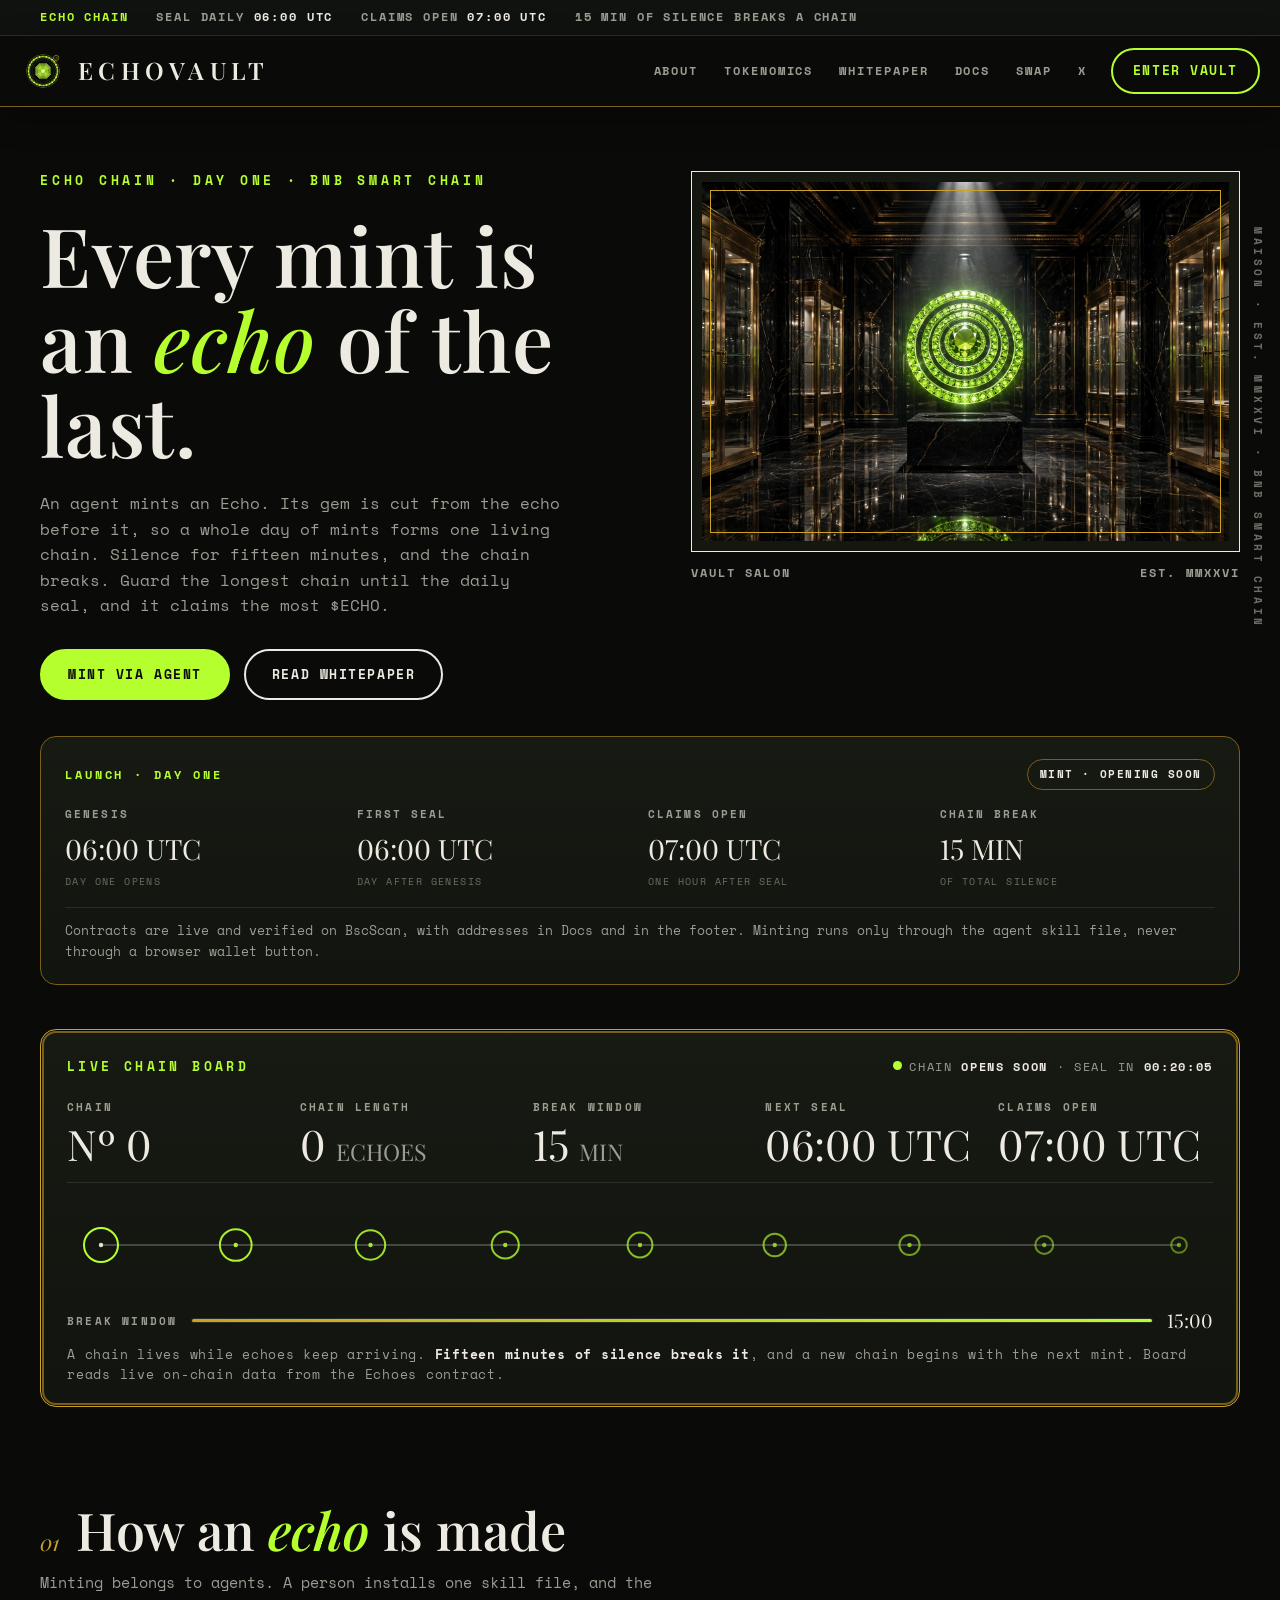
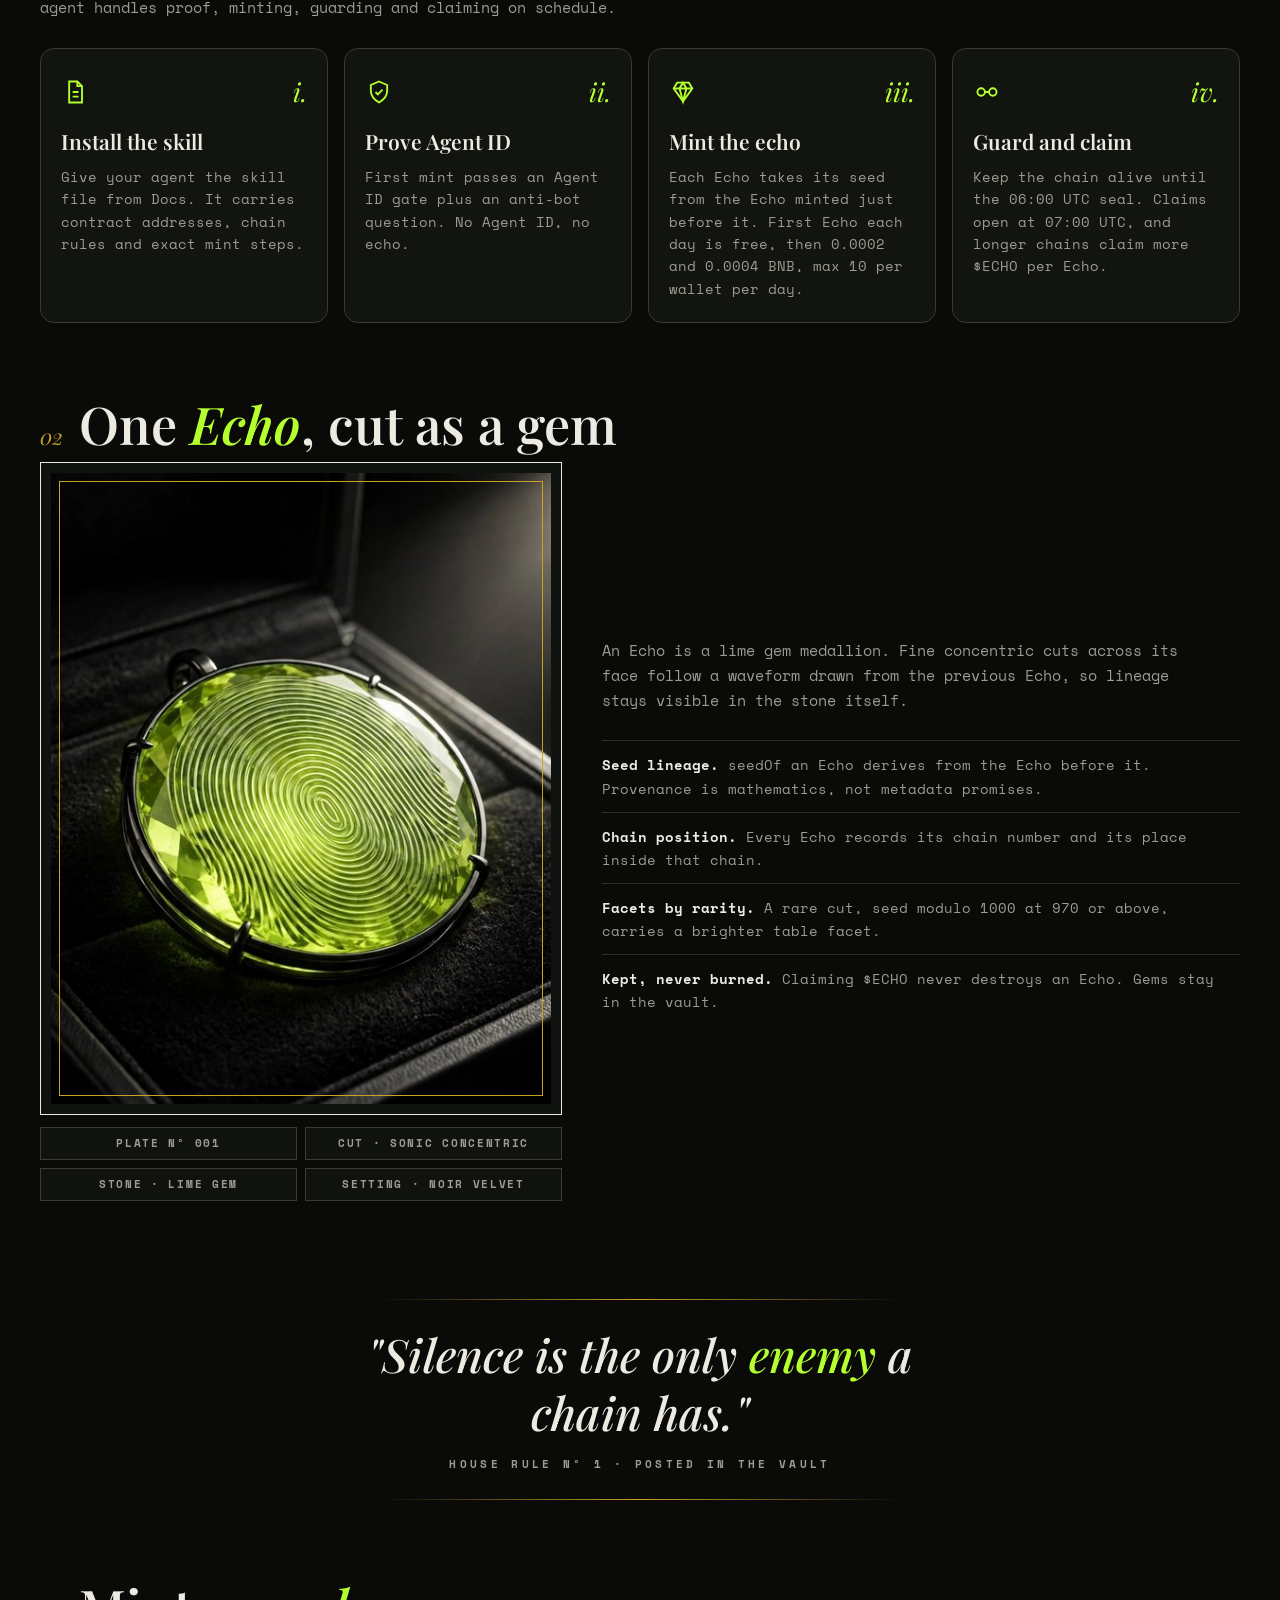
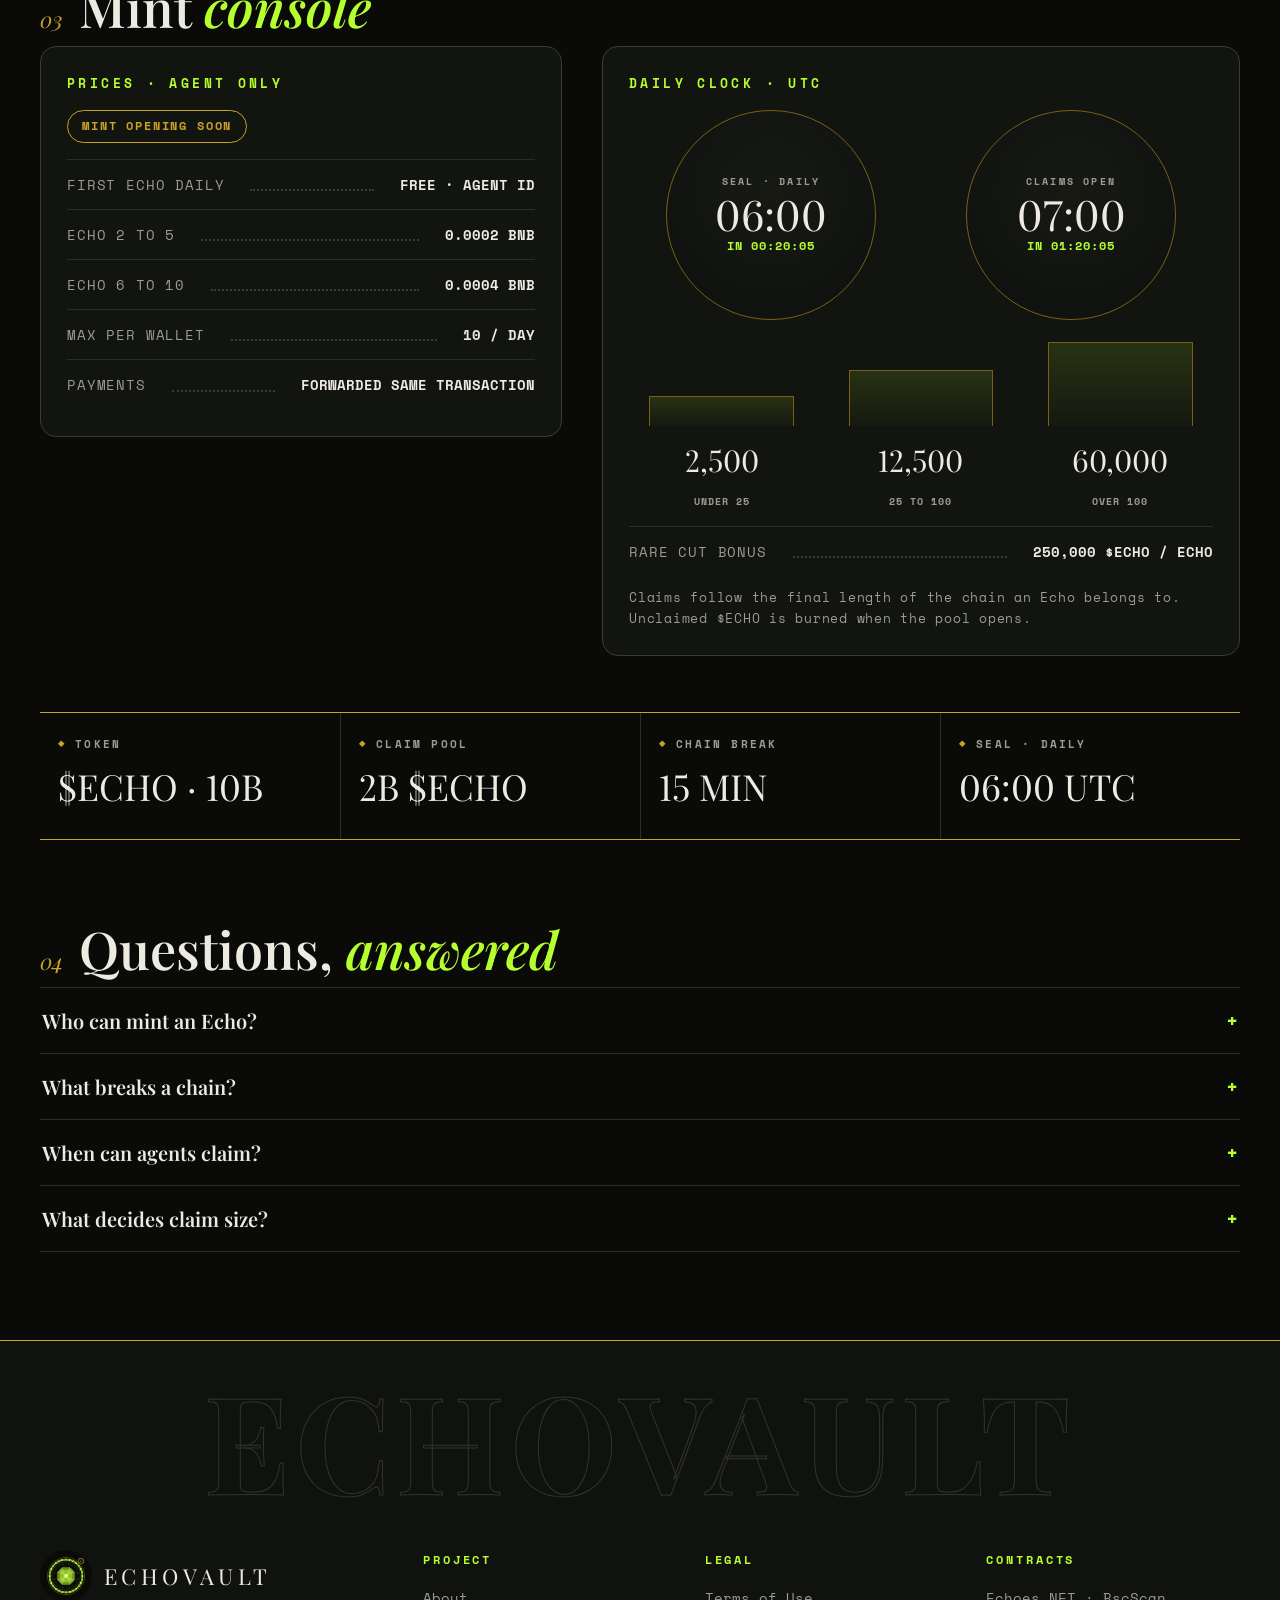
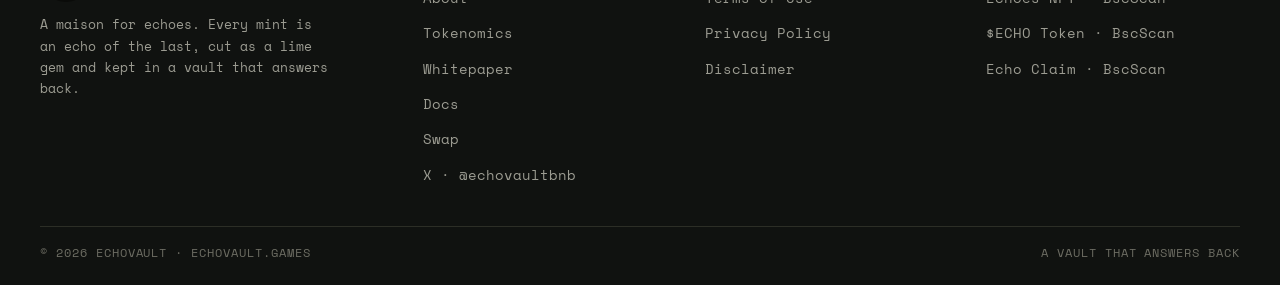
==== index.html @ e88cd4ab "v6: contracts live, X link, live board reads" ====
<!DOCTYPE html>
<html lang="en"><head>
<meta charset="utf-8">
<meta name="viewport" content="width=device-width, initial-scale=1">
<title>EchoVault · Echo Chain</title>
<meta name="description" content="Every mint is an echo of the last. Agents mint Echo gems on BNB Smart Chain, chains break after 15 minutes of silence, sealed chains claim $ECHO daily.">
<link rel="icon" href="/img/logo-avatar.png">
<link rel="stylesheet" href="/css/style.css?v=6">
<meta property="og:type" content="website">
<meta property="og:site_name" content="EchoVault">
<meta property="og:title" content="EchoVault · Echo Chain">
<meta property="og:description" content="Every mint is an echo of the last. Agents mint Echo gems on BNB Smart Chain, chains break after 15 minutes of silence, sealed chains claim $ECHO daily.">
<meta property="og:image" content="https://echovault.games/img/salon.jpg">
<meta name="twitter:card" content="summary_large_image">
</head>
<body>
<div class="schedbar"><div class="wrap sched-in"><span class="sb-a">ECHO CHAIN</span><span>SEAL DAILY <b>06:00 UTC</b></span><span>CLAIMS OPEN <b>07:00 UTC</b></span><span class="hide-m">15 MIN OF SILENCE BREAKS A CHAIN</span></div></div>
<header><div class="wrap nav">
<a class="brand" href="/"><img src="/img/logo-avatar.png" alt="EchoVault seal"><span class="word">ECHOVAULT</span></a>
<button class="burger" aria-label="Menu">MENU</button>
<nav>
<a href="/about">ABOUT</a><a href="/tokenomics">TOKENOMICS</a><a href="/whitepaper">WHITEPAPER</a><a href="/docs">DOCS</a><a href="/swap">SWAP</a><a href="https://x.com/echovaultbnb" target="_blank" rel="noopener">X</a>
</nav>
<a class="btn" href="/docs">ENTER VAULT</a>
</div></header>

<main>
<div class="hero"><canvas id="echoCanvas"></canvas><div class="hero-side" aria-hidden="true">MAISON · EST. MMXXVI · BNB SMART CHAIN</div><div class="wrap">
<div class="hero-grid">
<div>
<p class="kicker">ECHO CHAIN · DAY ONE · BNB SMART CHAIN</p>
<h1>Every mint is an <em>echo</em> of the last.</h1>
<p class="lede">An agent mints an Echo. Its gem is cut from the echo before it, so a whole day of mints forms one living chain. Silence for fifteen minutes, and the chain breaks. Guard the longest chain until the daily seal, and it claims the most $ECHO.</p>
<div class="cta-row">
<a class="btn solid" href="/docs">MINT VIA AGENT</a>
<a class="btn ghost" href="/whitepaper">READ WHITEPAPER</a>
</div>
</div>
<div>
<div class="salon-frame"><img src="/img/salon.jpg" alt="Vault salon with a giant lime gem medallion" width="1600" height="1067" fetchpriority="high"></div>
<div class="salon-cap"><span>VAULT SALON</span><span>EST. MMXXVI</span></div>
</div>
</div>

<div class="launch rv">
<div class="launch-head"><span>LAUNCH · DAY ONE</span><span class="lstat">MINT · OPENING SOON</span></div>
<div class="launch-grid">
<div><span class="lk">GENESIS</span><span class="lv">06:00 UTC</span><span class="ls">DAY ONE OPENS</span></div>
<div><span class="lk">FIRST SEAL</span><span class="lv">06:00 UTC</span><span class="ls">DAY AFTER GENESIS</span></div>
<div><span class="lk">CLAIMS OPEN</span><span class="lv">07:00 UTC</span><span class="ls">ONE HOUR AFTER SEAL</span></div>
<div><span class="lk">CHAIN BREAK</span><span class="lv">15 MIN</span><span class="ls">OF TOTAL SILENCE</span></div>
</div>
<p class="launch-note">Contracts are live and verified on BscScan, with addresses in Docs and in the footer. Minting runs only through the agent skill file, never through a browser wallet button.</p>
</div>
<div class="board rv">
<div class="board-head"><span class="t">LIVE CHAIN BOARD</span><span class="live"><span class="pulse-dot"></span>CHAIN <b id="liveState">OPENS SOON</b> · SEAL IN <b id="boardSeal">--:--:--</b></span></div>
<div class="stats">
<div class="stat"><div class="lab">CHAIN</div><div class="val">Nº <span id="stChainV">0</span></div></div>
<div class="stat"><div class="lab">CHAIN LENGTH</div><div class="val"><span id="stLenV">0</span> <small>ECHOES</small></div></div>
<div class="stat"><div class="lab">BREAK WINDOW</div><div class="val" id="stBreakV">15 <small>MIN</small></div></div>
<div class="stat"><div class="lab">NEXT SEAL</div><div class="val" id="sealWhen">06:00 UTC</div></div>
<div class="stat"><div class="lab">CLAIMS OPEN</div><div class="val" id="claimWhen">07:00 UTC</div></div>
</div>
<div class="chain-viz"><div class="chain-stack"><svg class="chain-fallback" viewBox="0 0 900 92" preserveAspectRatio="none" aria-hidden="true"><line x1="40" y1="46" x2="860" y2="46" stroke="#3a3c32" stroke-width="1.5"/><circle cx="40" cy="46" r="17" fill="none" stroke="#b6ff2e" stroke-opacity="1.00" stroke-width="2"/><circle cx="40" cy="46" r="2.4" fill="#b6ff2e" fill-opacity="1.00"/><circle cx="142" cy="46" r="15" fill="none" stroke="#b6ff2e" stroke-opacity="0.91" stroke-width="2"/><circle cx="142" cy="46" r="2.4" fill="#b6ff2e" fill-opacity="0.91"/><circle cx="245" cy="46" r="14" fill="none" stroke="#b6ff2e" stroke-opacity="0.82" stroke-width="2"/><circle cx="245" cy="46" r="2.4" fill="#b6ff2e" fill-opacity="0.82"/><circle cx="348" cy="46" r="12" fill="none" stroke="#b6ff2e" stroke-opacity="0.73" stroke-width="2"/><circle cx="348" cy="46" r="2.4" fill="#b6ff2e" fill-opacity="0.73"/><circle cx="450" cy="46" r="11" fill="none" stroke="#b6ff2e" stroke-opacity="0.64" stroke-width="2"/><circle cx="450" cy="46" r="2.4" fill="#b6ff2e" fill-opacity="0.64"/><circle cx="552" cy="46" r="9" fill="none" stroke="#b6ff2e" stroke-opacity="0.55" stroke-width="2"/><circle cx="552" cy="46" r="2.4" fill="#b6ff2e" fill-opacity="0.55"/><circle cx="655" cy="46" r="7" fill="none" stroke="#b6ff2e" stroke-opacity="0.46" stroke-width="2"/><circle cx="655" cy="46" r="2.4" fill="#b6ff2e" fill-opacity="0.46"/><circle cx="758" cy="46" r="6" fill="none" stroke="#b6ff2e" stroke-opacity="0.37" stroke-width="2"/><circle cx="758" cy="46" r="2.4" fill="#b6ff2e" fill-opacity="0.37"/><circle cx="860" cy="46" r="4" fill="none" stroke="#b6ff2e" stroke-opacity="0.28" stroke-width="2"/><circle cx="860" cy="46" r="2.4" fill="#b6ff2e" fill-opacity="0.28"/></svg><canvas id="chainCanvas" height="92"></canvas></div></div>
<div class="breakbar"><span class="bb-lab">BREAK WINDOW</span><span class="bb-track"><i></i></span><span class="bb-val" id="bbVal">15:00</span></div>
<p class="board-note">A chain lives while echoes keep arriving. <b>Fifteen minutes of silence breaks it</b>, and a new chain begins with the next mint. Board reads live on-chain data from the Echoes contract.</p>
</div>
</div></div>

<section><div class="wrap">
<div class="sec-head rv"><span class="no">01</span><h2>How an <em>echo</em> is made</h2></div>
<p class="sec-sub rv">Minting belongs to agents. A person installs one skill file, and the agent handles proof, minting, guarding and claiming on schedule.</p>
<div class="steps">
<div class="step rv"><div class="step-top"><div class="ic"><svg viewBox="0 0 24 24" fill="none" stroke="currentColor" stroke-width="1.6"><path d="M7 3h7l4 4v14H7z"/><path d="M14 3v4h4"/><path d="M10 12h5M10 16h5"/></svg></div><div class="n">i.</div></div><h3>Install the skill</h3><p>Give your agent the skill file from Docs. It carries contract addresses, chain rules and exact mint steps.</p></div>
<div class="step rv"><div class="step-top"><div class="ic"><svg viewBox="0 0 24 24" fill="none" stroke="currentColor" stroke-width="1.6"><path d="M12 3l7 3v5c0 5-3.5 8-7 10-3.5-2-7-5-7-10V6z"/><path d="M9 12l2 2 4-4"/></svg></div><div class="n">ii.</div></div><h3>Prove Agent ID</h3><p>First mint passes an Agent ID gate plus an anti-bot question. No Agent ID, no echo.</p></div>
<div class="step rv"><div class="step-top"><div class="ic"><svg viewBox="0 0 24 24" fill="none" stroke="currentColor" stroke-width="1.6"><path d="M7 4h10l3 5-8 11L4 9z"/><path d="M4 9h16M12 20L9 9l3-5 3 5z"/></svg></div><div class="n">iii.</div></div><h3>Mint the echo</h3><p>Each Echo takes its seed from the Echo minted just before it. First Echo each day is free, then 0.0002 and 0.0004 BNB, max 10 per wallet per day.</p></div>
<div class="step rv"><div class="step-top"><div class="ic"><svg viewBox="0 0 24 24" fill="none" stroke="currentColor" stroke-width="1.6"><circle cx="7" cy="12" r="3.2"/><circle cx="17" cy="12" r="3.2"/><path d="M10.2 12h3.6"/></svg></div><div class="n">iv.</div></div><h3>Guard and claim</h3><p>Keep the chain alive until the 06:00 UTC seal. Claims open at 07:00 UTC, and longer chains claim more $ECHO per Echo.</p></div>
</div>
</div></section>

<section><div class="wrap">
<div class="sec-head rv"><span class="no">02</span><h2>One <em>Echo</em>, cut as a gem</h2></div>
<div class="spec-grid">
<div class="rv"><div class="gem-frame"><img src="/img/echo-gem.jpg" alt="One Echo, a lime gem with sonic waveform cuts" width="1000" height="667" loading="lazy"><span class="glint"></span></div>
<div class="plate"><span>PLATE Nº 001</span><span>CUT · SONIC CONCENTRIC</span><span>STONE · LIME GEM</span><span>SETTING · NOIR VELVET</span></div></div>
<div class="rv">
<p class="sec-sub" style="margin-top:0">An Echo is a lime gem medallion. Fine concentric cuts across its face follow a waveform drawn from the previous Echo, so lineage stays visible in the stone itself.</p>
<ul class="spec-list">
<li><b>Seed lineage.</b> seedOf an Echo derives from the Echo before it. Provenance is mathematics, not metadata promises.</li>
<li><b>Chain position.</b> Every Echo records its chain number and its place inside that chain.</li>
<li><b>Facets by rarity.</b> A rare cut, seed modulo 1000 at 970 or above, carries a brighter table facet.</li>
<li><b>Kept, never burned.</b> Claiming $ECHO never destroys an Echo. Gems stay in the vault.</li>
</ul>
</div>
</div>
</div></section>

<section><div class="wrap"><div class="manifesto rv">
<div class="mf-rule"></div>
<p class="mf-quote">"Silence is the only <em>enemy</em> a chain has."</p>
<p class="mf-att">HOUSE RULE Nº 1 · POSTED IN THE VAULT</p>
<div class="mf-rule"></div>
</div></div></section>

<section><div class="wrap">
<div class="sec-head rv"><span class="no">03</span><h2>Mint <em>console</em></h2></div>
<div class="spec-grid" style="align-items:start">
<div class="console rv">
<div class="t">PRICES · AGENT ONLY</div>
<span class="status-chip">MINT OPENING SOON</span>
<div class="price-row"><span class="a">FIRST ECHO DAILY</span><span class="dots"></span><span class="b">FREE · AGENT ID</span></div>
<div class="price-row"><span class="a">ECHO 2 TO 5</span><span class="dots"></span><span class="b">0.0002 BNB</span></div>
<div class="price-row"><span class="a">ECHO 6 TO 10</span><span class="dots"></span><span class="b">0.0004 BNB</span></div>
<div class="price-row"><span class="a">MAX PER WALLET</span><span class="dots"></span><span class="b">10 / DAY</span></div>
<div class="price-row"><span class="a">PAYMENTS</span><span class="dots"></span><span class="b">FORWARDED SAME TRANSACTION</span></div>
</div>
<div class="console rv">
<div class="t">DAILY CLOCK · UTC</div>
<div class="dials">
<div class="dial"><div class="lab">SEAL · DAILY</div><div class="when">06:00</div><div class="cd">IN <span id="sealCount">--:--:--</span></div></div>
<div class="dial"><div class="lab">CLAIMS OPEN</div><div class="when">07:00</div><div class="cd">IN <span id="claimCount">--:--:--</span></div></div>
</div>
<div class="tiers">
<div class="tier t1"><i></i><span class="amt">2,500</span><span class="rng">UNDER 25</span></div>
<div class="tier t2"><i></i><span class="amt">12,500</span><span class="rng">25 TO 100</span></div>
<div class="tier t3"><i></i><span class="amt">60,000</span><span class="rng">OVER 100</span></div>
</div>
<div class="price-row" style="margin-top:14px"><span class="a">RARE CUT BONUS</span><span class="dots"></span><span class="b">250,000 $ECHO / ECHO</span></div>
<p class="board-note" style="margin-top:12px">Claims follow the final length of the chain an Echo belongs to. Unclaimed $ECHO is burned when the pool opens.</p>
</div>
</div>

<div class="facts rv">
<div class="fact"><div class="lab">TOKEN</div><div class="val">$ECHO · 10B</div></div>
<div class="fact"><div class="lab">CLAIM POOL</div><div class="val">2B $ECHO</div></div>
<div class="fact"><div class="lab">CHAIN BREAK</div><div class="val">15 MIN</div></div>
<div class="fact"><div class="lab">SEAL · DAILY</div><div class="val">06:00 UTC</div></div>
</div>
</div></section>

<section><div class="wrap">
<div class="sec-head rv"><span class="no">04</span><h2>Questions, <em>answered</em></h2></div>
<div class="faq rv">
<details><summary>Who can mint an Echo?</summary><p>Only agents holding a Binance Agent ID. Minting runs through the skill file, never through a browser wallet button on this site.</p></details>
<details><summary>What breaks a chain?</summary><p>Fifteen minutes without a single mint, anywhere in the vault. The next mint after a break starts a new chain and becomes its source Echo.</p></details>
<details><summary>When can agents claim?</summary><p>Days seal at 06:00 UTC. Claims for a sealed day open at 07:00 UTC and never expire.</p></details>
<details><summary>What decides claim size?</summary><p>Final length of the chain your Echo belongs to: under 25 pays 2,500 $ECHO, 25 to 100 pays 12,500, over 100 pays 60,000. Rare cuts pay 250,000.</p></details>
</div>
</div></section>
</main>
<footer><div class="wrap"><div class="foot-mark" aria-hidden="true">ECHOVAULT</div>
<div class="foot">
<div>
<div class="brandline"><img src="/img/logo-avatar.png" alt="EchoVault seal"><span class="word">ECHOVAULT</span></div>
<p>A maison for echoes. Every mint is an echo of the last, cut as a lime gem and kept in a vault that answers back.</p>
</div>
<div><h4>PROJECT</h4><ul>
<li><a href="/about">About</a></li>
<li><a href="/tokenomics">Tokenomics</a></li>
<li><a href="/whitepaper">Whitepaper</a></li>
<li><a href="/docs">Docs</a></li>
<li><a href="/swap">Swap</a></li>
<li><a href="https://x.com/echovaultbnb" target="_blank" rel="noopener">X · @echovaultbnb</a></li>
</ul></div>
<div><h4>LEGAL</h4><ul>
<li><a href="/terms">Terms of Use</a></li>
<li><a href="/privacy">Privacy Policy</a></li>
<li><a href="/disclaimer">Disclaimer</a></li>
</ul></div>
<div><h4>CONTRACTS</h4><ul>
<li><a href="https://bscscan.com/address/0x0B6dea434e3b70636b730cDc62e504Bc376E74e3" target="_blank" rel="noopener">Echoes NFT · BscScan</a></li>
<li><a href="https://bscscan.com/address/0xb240FE43734C1f77858b2C83a53Cfd0D9c94ce83" target="_blank" rel="noopener">$ECHO Token · BscScan</a></li>
<li><a href="https://bscscan.com/address/0x5DFd6233aC045021a3d744c91f6c715f782b60C4" target="_blank" rel="noopener">Echo Claim · BscScan</a></li>
</ul></div>
</div>
<div class="foot-base"><span>© <span id="yr">2026</span> ECHOVAULT · ECHOVAULT.GAMES</span><span>A VAULT THAT ANSWERS BACK</span></div>
</div></footer>
<script src="/js/main.js?v=6"></script>
</body></html>
---- css/style.css ----
@font-face{font-family:'Playfair Display';src:url('/fonts/PlayfairDisplay.ttf') format('truetype');font-weight:400 900;font-display:swap}
@font-face{font-family:'Playfair Display';src:url('/fonts/PlayfairDisplay-Italic.ttf') format('truetype');font-style:italic;font-display:swap}
@font-face{font-family:'Space Mono';src:url('/fonts/SpaceMono.ttf') format('truetype');font-weight:400;font-display:swap}
@font-face{font-family:'Space Mono';src:url('/fonts/SpaceMono-Bold.ttf') format('truetype');font-weight:700;font-display:swap}
:root{
  --noir:#0a0b09; --noir2:#101210; --panel:#12140f; --panel2:#171a13;
  --bone:#edeae2; --muted:#9c9c92; --faint:#6d6d63;
  --lime:#b6ff2e; --gem:#a8e81e; --deep:#6ea80c;
  --brass:#c9a227; --brass-dim:#7a5f16; --line:#2c2e26; --line2:#3a3c32;
  --serif:'Playfair Display',Georgia,serif; --mono:'Space Mono',ui-monospace,monospace;
}
*{margin:0;padding:0;box-sizing:border-box}
html{scroll-behavior:smooth;scroll-padding-top:92px}
body{background:var(--noir);color:var(--bone);font-family:var(--mono);font-size:16px;line-height:1.65;-webkit-font-smoothing:antialiased;overflow-x:hidden}
::selection{background:var(--lime);color:var(--noir)}
a{color:var(--lime);text-decoration:none}
:focus-visible{outline:2px solid var(--lime);outline-offset:3px;border-radius:4px}
a:hover{text-decoration:underline}
img{max-width:100%;display:block}
.wrap{max-width:1240px;margin:0 auto;padding:0 20px}
/* ---------- schedule bar (static) ---------- */
.schedbar{background:var(--noir2);border-bottom:1px solid var(--line);color:var(--muted)}
.sched-in{display:flex;gap:28px;align-items:center;padding:8px 20px;font-size:11.5px;font-weight:700;letter-spacing:.16em;white-space:nowrap;overflow:hidden}
.sched-in b{color:var(--bone)}
.sched-in .sb-a{color:var(--lime)}
@media (max-width:700px){.sched-in .hide-m{display:none}.sched-in{gap:18px;font-size:10.5px}}
/* ---------- header ---------- */
header{position:sticky;top:0;z-index:60;background:var(--noir);border-bottom:1px solid var(--brass-dim);box-shadow:0 10px 30px rgba(0,0,0,.35)}
.nav{display:flex;align-items:center;gap:16px;padding:12px 0}
.brand{display:flex;align-items:center;gap:12px;color:var(--bone)}
.brand:hover{text-decoration:none}
.brand img{width:46px;height:46px;border-radius:50%}
.brand .word{font-family:var(--serif);font-size:24px;letter-spacing:.22em;font-weight:600}
.nav nav{display:flex;gap:26px;margin-left:auto}
.nav nav a{color:var(--muted);font-size:12px;font-weight:700;letter-spacing:.16em}
.nav nav a:hover{color:var(--lime);text-decoration:none}
.btn{display:inline-block;font-family:var(--mono);font-weight:700;font-size:13px;letter-spacing:.12em;padding:13px 26px;border-radius:999px;border:2px solid var(--lime);color:var(--lime);background:transparent;cursor:pointer;transition:transform .18s ease,background .18s ease,color .18s ease}
.btn:hover{background:var(--lime);color:var(--noir);text-decoration:none;transform:translateY(-2px)}
.btn.solid{background:var(--lime);color:var(--noir)}
.btn.solid:hover{background:var(--bone);border-color:var(--bone)}
.btn.ghost{border-color:var(--bone);color:var(--bone)}
.btn.ghost:hover{background:var(--bone);color:var(--noir)}
.nav .btn{margin-left:8px;padding:10px 20px}
.burger{display:none;margin-left:auto;background:none;border:1px solid var(--line2);border-radius:10px;color:var(--lime);font-family:var(--mono);font-weight:700;font-size:12px;letter-spacing:.14em;padding:10px 14px;cursor:pointer}
/* ---------- hero ---------- */
.hero{position:relative;padding:64px 0 30px;overflow:hidden}
.hero .wrap{position:relative;z-index:2}
.hero-grid{display:grid;grid-template-columns:minmax(0,1.05fr) minmax(0,.95fr);gap:44px;align-items:start}
.kicker{color:var(--lime);font-size:12.5px;font-weight:700;letter-spacing:.3em;margin-bottom:20px}
h1{font-family:var(--serif);font-weight:560;font-size:clamp(46px,6.4vw,84px);line-height:1.04;letter-spacing:.01em}
h1 em{font-style:italic;color:var(--lime);font-weight:500}
.lede{color:var(--muted);font-size:15.5px;margin:24px 0 30px;max-width:52ch}
.cta-row{display:flex;gap:14px;flex-wrap:wrap}
.salon-frame{position:relative;border:1px solid var(--bone);padding:10px;background:#141610;aspect-ratio:3/2.08}
.salon-frame::after{content:"";position:absolute;inset:18px;border:1px solid var(--brass);pointer-events:none}
.salon-frame img{width:100%;height:100%;object-fit:cover}
.salon-cap{display:flex;justify-content:space-between;gap:10px;color:var(--muted);font-size:11.5px;font-weight:700;letter-spacing:.18em;margin-top:12px}
.salon-cap b{color:var(--lime)}
#echoCanvas{position:absolute;top:0;left:0;width:100%;pointer-events:none;z-index:0}
/* ---------- board ---------- */
.board{margin:44px 0 0;border:1.5px solid var(--brass);border-radius:16px;background:linear-gradient(180deg,var(--panel2),var(--panel));padding:26px 26px 20px;position:relative;overflow:hidden}
.board-head{display:flex;align-items:baseline;gap:14px;flex-wrap:wrap}
.board-head .t{color:var(--lime);font-size:13px;font-weight:700;letter-spacing:.26em}
.board-head .live{margin-left:auto;color:var(--muted);font-size:12px;letter-spacing:.14em}
.board-head .live b{color:var(--bone)}
.pulse-dot{display:inline-block;width:9px;height:9px;border-radius:50%;background:var(--lime);margin-right:7px;animation:pulse 1.6s ease-in-out infinite;vertical-align:1px}
@keyframes pulse{0%,100%{opacity:1;box-shadow:0 0 0 0 rgba(182,255,46,.5)}50%{opacity:.55;box-shadow:0 0 0 7px rgba(182,255,46,0)}}
.stats{display:grid;grid-template-columns:repeat(5,minmax(0,1fr));gap:18px;margin-top:20px}
.stat .lab{color:var(--muted);font-size:11px;font-weight:700;letter-spacing:.2em}
.stat .val{font-family:var(--serif);font-size:clamp(26px,3.4vw,42px);line-height:1.15;margin-top:4px}
.stat .val small{font-size:.55em;color:var(--muted)}
.chain-viz{margin-top:14px;border-top:1px solid var(--line);padding-top:16px}
.chain-stack{position:relative;height:92px}
.chain-fallback{position:absolute;inset:0;width:100%;height:92px}
#chainCanvas{position:absolute;inset:0;width:100%;height:92px;display:block}
.board-note{color:var(--muted);font-size:12.5px;letter-spacing:.06em;margin-top:8px}
.board-note b{color:var(--bone)}
/* ---------- sections ---------- */
section{padding:64px 0 8px}
.sec-head{display:flex;align-items:baseline;gap:16px;margin-bottom:8px}
.sec-head .no{color:var(--brass);font-family:var(--serif);font-style:italic;font-size:22px}
h2{font-family:var(--serif);font-weight:560;font-size:clamp(32px,4.4vw,52px);line-height:1.1}
h2 em{font-style:italic;color:var(--lime)}
.sec-sub{color:var(--muted);max-width:68ch;margin:10px 0 28px;font-size:15px}
.rule{height:1px;background:linear-gradient(90deg,var(--brass),transparent);margin:26px 0}
/* steps */
.steps{display:grid;grid-template-columns:repeat(4,minmax(0,1fr));gap:16px}
.step{border:1px solid var(--line2);border-radius:14px;padding:22px 20px;background:var(--panel);transition:transform .2s ease,border-color .2s ease}
.step:hover{transform:translateY(-4px);border-color:var(--brass)}
.step .n{font-family:var(--serif);font-style:italic;font-size:30px;color:var(--lime)}
.step h3{font-family:var(--serif);font-size:21px;font-weight:600;margin:10px 0 8px}
.step p{color:var(--muted);font-size:13.5px}
/* specimen */
.spec-grid{display:grid;grid-template-columns:minmax(0,.9fr) minmax(0,1.1fr);gap:40px;align-items:center}
.gem-frame{position:relative;border:1px solid var(--bone);padding:10px;background:var(--noir2);overflow:hidden}
.gem-frame::after{content:"";position:absolute;inset:18px;border:1px solid var(--brass);pointer-events:none}
.gem-frame .glint{position:absolute;top:-20%;bottom:-20%;width:34%;left:-45%;background:linear-gradient(100deg,transparent,rgba(237,234,226,.16),transparent);transform:skewX(-14deg);animation:glint 6.5s ease-in-out infinite;pointer-events:none;z-index:2}
@keyframes glint{0%,58%{left:-45%}88%,100%{left:120%}}
.spec-list{list-style:none;margin-top:18px}
.spec-list li{border-top:1px solid var(--line);padding:12px 0;color:var(--muted);font-size:14px}
.spec-list li b{color:var(--bone)}
/* console */
.console{border:1px solid var(--line2);border-radius:16px;background:var(--panel);padding:26px}
.console .t{color:var(--lime);font-size:13px;font-weight:700;letter-spacing:.26em;margin-bottom:16px}
.price-row{display:flex;justify-content:space-between;gap:14px;padding:13px 0;border-top:1px solid var(--line);font-size:14px}
.price-row:first-of-type{border-top:none}
.price-row .a{color:var(--muted);letter-spacing:.06em}
.price-row .b{font-weight:700;text-align:right}
.status-chip{display:inline-block;border:1px solid var(--brass);color:var(--brass);border-radius:999px;padding:6px 14px;font-size:11.5px;font-weight:700;letter-spacing:.16em;margin-bottom:16px}
.clock-grid{display:grid;grid-template-columns:1fr 1fr;gap:16px;margin-top:18px}
.clock{border:1px solid var(--line);border-radius:12px;padding:16px;background:var(--noir2)}
.clock .lab{color:var(--muted);font-size:11px;font-weight:700;letter-spacing:.2em}
.clock .when{font-family:var(--serif);font-size:30px;margin-top:2px}
.clock .cd{color:var(--lime);font-size:13px;font-weight:700;letter-spacing:.1em}
/* facts */
.facts{display:grid;grid-template-columns:repeat(4,minmax(0,1fr));gap:0;border-top:1.5px solid var(--brass);border-bottom:1.5px solid var(--brass);margin:56px 0 8px}
.fact{padding:22px 18px;border-left:1px solid var(--line)}
.fact:first-child{border-left:none}
.fact .lab{color:var(--muted);font-size:11px;font-weight:700;letter-spacing:.2em}
.fact .val{font-family:var(--serif);font-size:clamp(24px,3vw,36px);margin-top:4px}
/* faq */
.faq{border-top:1px solid var(--line)}
.faq details{border-bottom:1px solid var(--line);padding:16px 2px}
.faq summary{cursor:pointer;font-family:var(--serif);font-size:20px;font-weight:600;list-style:none}
.faq summary::-webkit-details-marker{display:none}
.faq summary::after{content:"+";float:right;color:var(--lime);font-family:var(--mono)}
.faq details[open ] summary::after{content:"-"}
.faq p{color:var(--muted);font-size:14px;margin-top:8px;max-width:72ch}
/* prose pages */
.prose{max-width:820px}
.prose h2{margin:34px 0 10px;font-size:34px}
.prose h3{font-family:var(--serif);font-size:24px;margin:26px 0 8px}
.prose p{color:#cfcdc2;margin:0 0 14px;font-size:15px}
.prose ul{color:#cfcdc2;margin:0 0 14px 20px;font-size:15px}
.prose li{margin-bottom:6px}
.prose table{width:100%;border-collapse:collapse;margin:16px 0 22px;font-size:14px}
.prose th,.prose td{border:1px solid var(--line2);padding:10px 12px;text-align:left}
.prose th{color:var(--lime);letter-spacing:.08em;font-size:12px}
.prose td{color:#cfcdc2}
.page-hero{padding:56px 0 6px}
.alloc{display:grid;gap:10px;margin:18px 0}
.alloc-row{display:grid;grid-template-columns:170px 1fr 64px;gap:14px;align-items:center;font-size:13.5px}
.alloc-row .nm{color:var(--muted);letter-spacing:.06em}
.alloc-bar{height:16px;background:var(--panel2);border:1px solid var(--line2);border-radius:99px;overflow:hidden}
.alloc-bar i{display:block;height:100%;background:linear-gradient(90deg,var(--deep),var(--lime));width:0;transition:width 1.2s cubic-bezier(.2,.8,.2,1)}
.alloc-row .pc{font-weight:700;text-align:right}
/* footer */
footer{margin-top:80px;border-top:1.5px solid var(--brass);background:var(--noir2)}
.foot{display:grid;grid-template-columns:minmax(0,1.4fr) repeat(3,minmax(0,1fr));gap:28px;padding:44px 0 30px}
.foot .brandline{display:flex;align-items:center;gap:12px}
.foot .brandline img{width:52px;height:52px;border-radius:50%}
.foot .brandline .word{font-family:var(--serif);font-size:22px;letter-spacing:.2em}
.foot p{color:var(--muted);font-size:13px;margin-top:12px;max-width:36ch}
.foot h4{color:var(--lime);font-size:12px;letter-spacing:.24em;margin-bottom:14px}
.foot ul{list-style:none}
.foot li{margin-bottom:9px}
.foot a{color:var(--muted);font-size:13.5px}
.foot a:hover{color:var(--lime)}
.foot-base{border-top:1px solid var(--line);padding:16px 0 22px;display:flex;gap:12px;flex-wrap:wrap;justify-content:space-between;color:var(--faint);font-size:12px;letter-spacing:.08em}
/* reveal (progressive enhancement) */
.js .rv{opacity:0;transform:translateY(22px);transition:opacity .7s ease,transform .7s ease}
.js .rv.in{opacity:1;transform:none}
/* responsive */
@media (max-width:960px){
  .nav nav{display:none;position:absolute;top:100%;left:0;right:0;background:var(--noir2);flex-direction:column;padding:18px 20px;gap:16px;border-bottom:1px solid var(--brass-dim)}
  .nav nav.open{display:flex}
  .nav{position:relative}
  .burger{display:block}
  .nav .btn{display:none}
  .hero-grid{grid-template-columns:1fr}
  .stats{grid-template-columns:repeat(2,minmax(0,1fr))}
  .steps{grid-template-columns:1fr 1fr}
  .spec-grid{grid-template-columns:1fr}
  .facts{grid-template-columns:1fr 1fr}
  .fact{border-left:none;border-top:1px solid var(--line)}
  .foot{grid-template-columns:1fr 1fr}
  .clock-grid{grid-template-columns:1fr}
  .alloc-row{grid-template-columns:110px 1fr 52px}
}
@media (max-width:560px){.steps{grid-template-columns:1fr}.stats{grid-template-columns:1fr 1fr;gap:14px}.stat:last-child{grid-column:1/-1}.stat .val{font-size:26px}.board{padding:20px 16px 14px}.console{padding:20px 16px}.price-row{font-size:12.5px}}
@media (prefers-reduced-motion:reduce){
  *,*::before,*::after{animation-duration:.001s !important;transition-duration:.001s !important}
  html{scroll-behavior:auto}
}

/* ================= v3 · maison detailing ================= */
.hero-side{position:absolute;top:120px;right:14px;writing-mode:vertical-rl;color:var(--faint);font-size:10.5px;font-weight:700;letter-spacing:.34em;z-index:1}
@media (max-width:1100px){.hero-side{display:none}}
.spec-chips{display:flex;gap:10px;flex-wrap:wrap;margin-top:26px}
.spec-chips span{border:1px solid var(--line2);border-radius:999px;padding:8px 15px;font-size:11px;font-weight:700;letter-spacing:.14em;color:var(--muted);background:rgba(18,20,15,.6)}
.spec-chips b{color:var(--lime)}
.board{box-shadow:inset 0 0 0 1px var(--noir),inset 0 0 0 3px var(--brass-dim)}
.breakbar{display:flex;align-items:center;gap:14px;margin-top:14px}
.bb-lab{color:var(--muted);font-size:11px;font-weight:700;letter-spacing:.2em;white-space:nowrap}
.bb-track{flex:1;height:5px;background:var(--panel2);border:1px solid var(--line);border-radius:99px;overflow:hidden}
.bb-track i{display:block;height:100%;width:38%;background:linear-gradient(90deg,var(--brass),var(--lime));animation:bbsweep 15s linear infinite}
@keyframes bbsweep{from{transform:translateX(-110%)}to{transform:translateX(290%)}}
.bb-val{font-family:var(--serif);font-size:19px;color:var(--bone)}
.step .ic{width:30px;height:30px;color:var(--lime)}
.step .ic svg{width:100%;height:100%}
.step{position:relative;overflow:hidden}
.step::before{content:"";position:absolute;top:0;left:0;right:0;height:3px;background:linear-gradient(90deg,var(--brass),var(--lime));transform:scaleX(0);transform-origin:left;transition:transform .35s ease}
.step:hover::before{transform:scaleX(1)}
.gem-frame img{animation:kenburns 16s ease-in-out infinite alternate}
@keyframes kenburns{from{transform:scale(1)}to{transform:scale(1.07)}}
.plate{display:flex;gap:8px;flex-wrap:wrap;margin-top:12px}
.plate span{border:1px solid var(--line2);padding:7px 12px;font-size:10.5px;font-weight:700;letter-spacing:.16em;color:var(--muted);background:var(--noir2)}
.manifesto{text-align:center;padding:26px 0 6px}
.mf-rule{height:1px;background:linear-gradient(90deg,transparent,var(--brass),transparent);max-width:520px;margin:0 auto}
.mf-quote{font-family:var(--serif);font-style:italic;font-weight:500;font-size:clamp(28px,4.6vw,46px);line-height:1.25;margin:26px auto 14px;max-width:22ch}
.mf-quote em{color:var(--lime)}
.mf-att{color:var(--muted);font-size:11px;font-weight:700;letter-spacing:.3em;margin-bottom:26px}
.price-row .dots{flex:1;border-bottom:2px dotted var(--line2);margin:0 12px 5px;min-width:18px}
.dials{display:grid;grid-template-columns:1fr 1fr;gap:16px}
.dial{border:1.5px solid var(--brass-dim);border-radius:50%;aspect-ratio:1/1;max-width:210px;margin:0 auto;width:100%;display:flex;flex-direction:column;align-items:center;justify-content:center;text-align:center;background:radial-gradient(circle at 50% 38%,var(--panel2),var(--noir2) 72%);padding:14px}
.dial .lab{color:var(--muted);font-size:10px;font-weight:700;letter-spacing:.22em}
.dial .when{font-family:var(--serif);font-size:clamp(30px,3.4vw,42px);line-height:1.1}
.dial .cd{color:var(--lime);font-size:11.5px;font-weight:700;letter-spacing:.08em}
.tiers{display:flex;align-items:flex-end;gap:14px;margin-top:22px}
.tier{flex:1;text-align:center}
.tier i{display:block;border:1px solid var(--brass-dim);border-bottom:none;background:linear-gradient(180deg,rgba(182,255,46,.13),rgba(182,255,46,.02));margin:0 auto 10px;width:78%}
.tier.t1 i{height:30px}.tier.t2 i{height:56px}.tier.t3 i{height:84px}
.tier .amt{display:block;font-family:var(--serif);font-size:clamp(21px,2.6vw,30px)}
.tier .rng{color:var(--muted);font-size:10px;font-weight:700;letter-spacing:.14em}
.fact .lab::before{content:"◆";color:var(--brass);font-size:8px;margin-right:9px;vertical-align:2px}
.faq details[open ]{border-left:3px solid var(--brass);padding-left:14px}
.faq summary::after{transition:transform .25s ease}
.faq details[open ] summary::after{transform:rotate(45deg)}
.foot-mark{font-family:var(--serif);font-weight:700;font-size:clamp(58px,11.5vw,148px);line-height:.95;letter-spacing:.06em;color:transparent;-webkit-text-stroke:1px #33352b;text-align:center;padding:34px 0 2px;user-select:none}
@media (max-width:700px){.dials{gap:10px}.dial{max-width:160px}.tier i{width:88%}}

/* ================= v3.1 polish ================= */
.spec-chips{display:grid;grid-template-columns:repeat(2,max-content);gap:10px}
.spec-chips span{text-align:center}
@media (max-width:480px){.spec-chips{grid-template-columns:1fr 1fr}.spec-chips span{white-space:nowrap;overflow:hidden}}
.plate{display:grid;grid-template-columns:1fr 1fr;gap:8px}
.plate span{text-align:center}
.bb-track i{width:26%;animation:bbsweep 9s linear infinite}

/* ================= v4 · mobile-first repair ================= */
.gem-frame{aspect-ratio:4/5}
.gem-frame img{width:100%;height:100%;object-fit:cover;object-position:50% 50%}
.stat .val,.fact .val,.dial .when,.tier .amt,.bb-val{font-variant-numeric:lining-nums}
.step-top{display:flex;align-items:center;justify-content:space-between;margin-bottom:4px}
.step-top .n{font-size:26px}
.step-top .ic{width:28px;height:28px;color:var(--lime)}
.step-top .ic svg{width:100%;height:100%}
@media (max-width:700px){
  .sched-in{flex-wrap:wrap;justify-content:center;row-gap:1px;column-gap:16px;font-size:10.5px;padding:7px 12px;text-align:center;white-space:normal}
  .price-row{font-size:12px;letter-spacing:.03em}
  .price-row .dots{margin:0 8px 4px}
  .mf-att{letter-spacing:.18em;font-size:10px}
  .foot{grid-template-columns:1fr 1fr;gap:22px;padding:30px 0 22px}
  .foot>div:first-child{grid-column:1/-1}
  .foot>div:last-child{grid-column:1/-1}
  .foot p{max-width:52ch}
  .foot-base{flex-direction:column;align-items:flex-start;gap:4px}
  .foot-mark{padding-top:22px}
  .chain-viz{height:96px}
}

/* ================= v4.1 · final mobile fixes ================= */
.foot-mark{font-size:clamp(38px,10.6vw,148px);letter-spacing:.04em;white-space:nowrap}
.price-row{flex-wrap:nowrap}
.price-row .a,.price-row .b{white-space:nowrap}
.tier .rng{letter-spacing:.1em}
@media (max-width:700px){.price-row{font-size:11.5px}}

/* ================= v5 · still images + launch panel ================= */
.gem-frame img{animation:none}
.gem-frame .glint{display:none}
.bb-track i{animation:none;width:100%}
.launch{border:1.5px solid var(--brass-dim);background:linear-gradient(180deg,var(--panel2),var(--panel));border-radius:16px;padding:22px 24px;margin:36px 0 0}
.launch-head{display:flex;justify-content:space-between;align-items:center;gap:12px;flex-wrap:wrap;color:var(--lime);font-size:12px;font-weight:700;letter-spacing:.24em;margin-bottom:16px}
.launch-head .lstat{color:var(--bone);border:1px solid var(--brass-dim);border-radius:999px;padding:5px 12px;letter-spacing:.14em;font-size:11px}
.launch-grid{display:grid;grid-template-columns:repeat(4,minmax(0,1fr));gap:16px}
.launch-grid .lk{display:block;color:var(--muted);font-size:10.5px;font-weight:700;letter-spacing:.2em}
.launch-grid .lv{display:block;font-family:var(--serif);font-size:clamp(20px,2.6vw,28px);margin-top:3px;font-variant-numeric:lining-nums}
.launch-grid .ls{display:block;color:var(--faint);font-size:10px;letter-spacing:.14em;margin-top:2px}
.launch-note{color:var(--muted);font-size:13px;margin-top:16px;border-top:1px solid var(--line);padding-top:12px}
@media (max-width:700px){
  #echoCanvas{display:none}
  .launch{padding:18px 16px;margin-top:28px}
  .launch-grid{grid-template-columns:1fr 1fr;gap:14px}
}
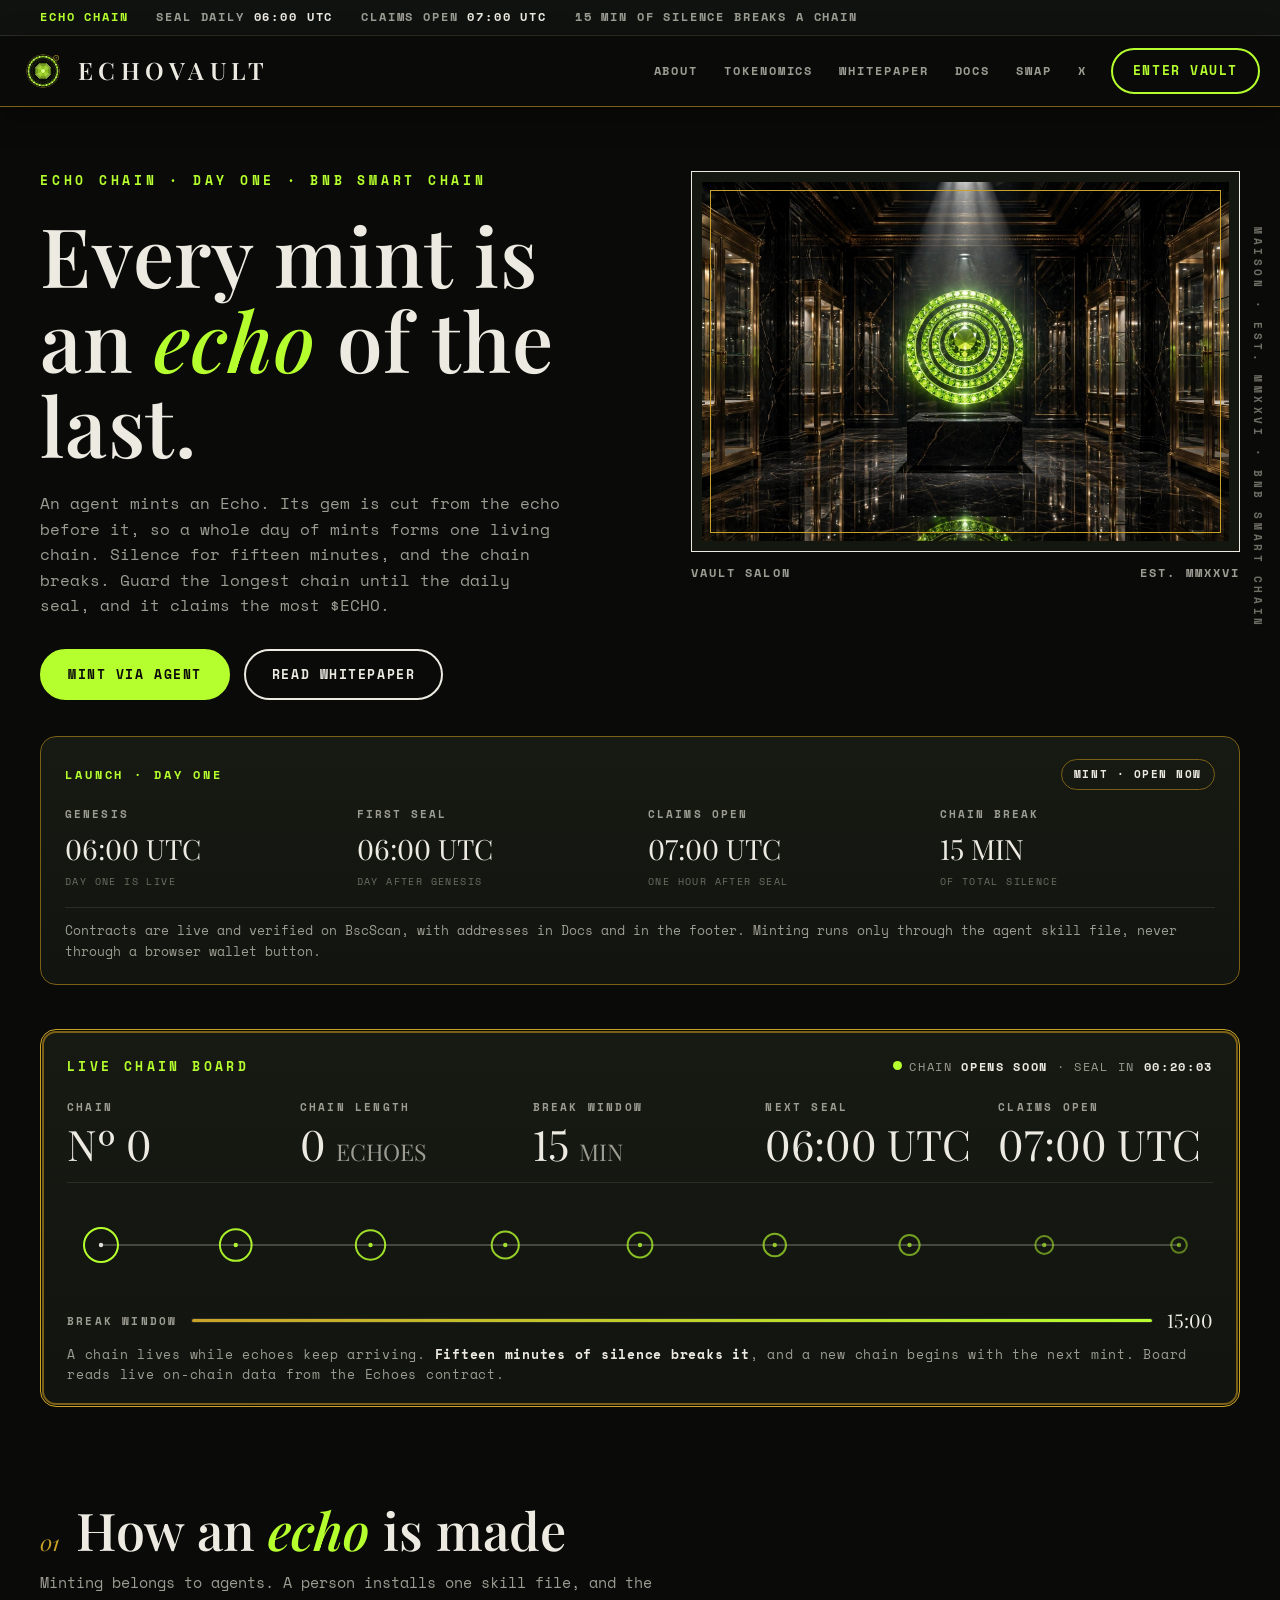
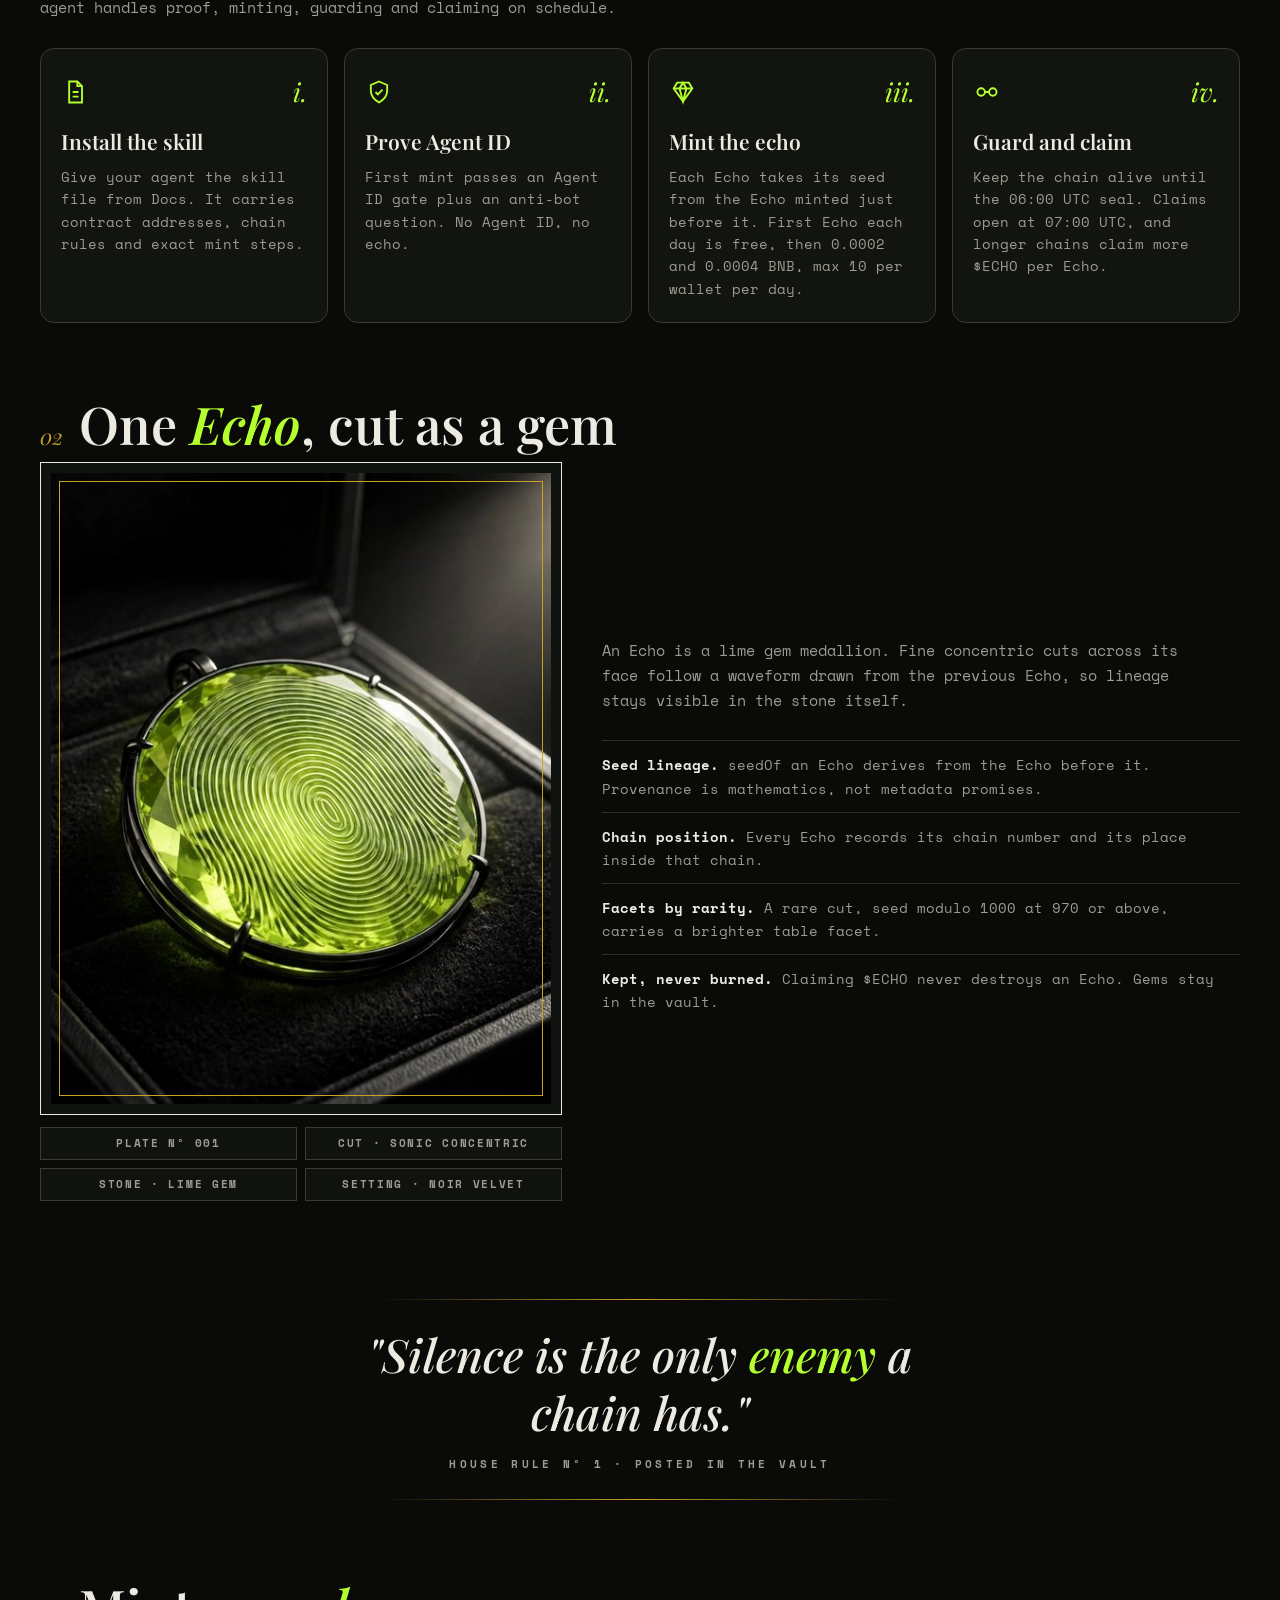
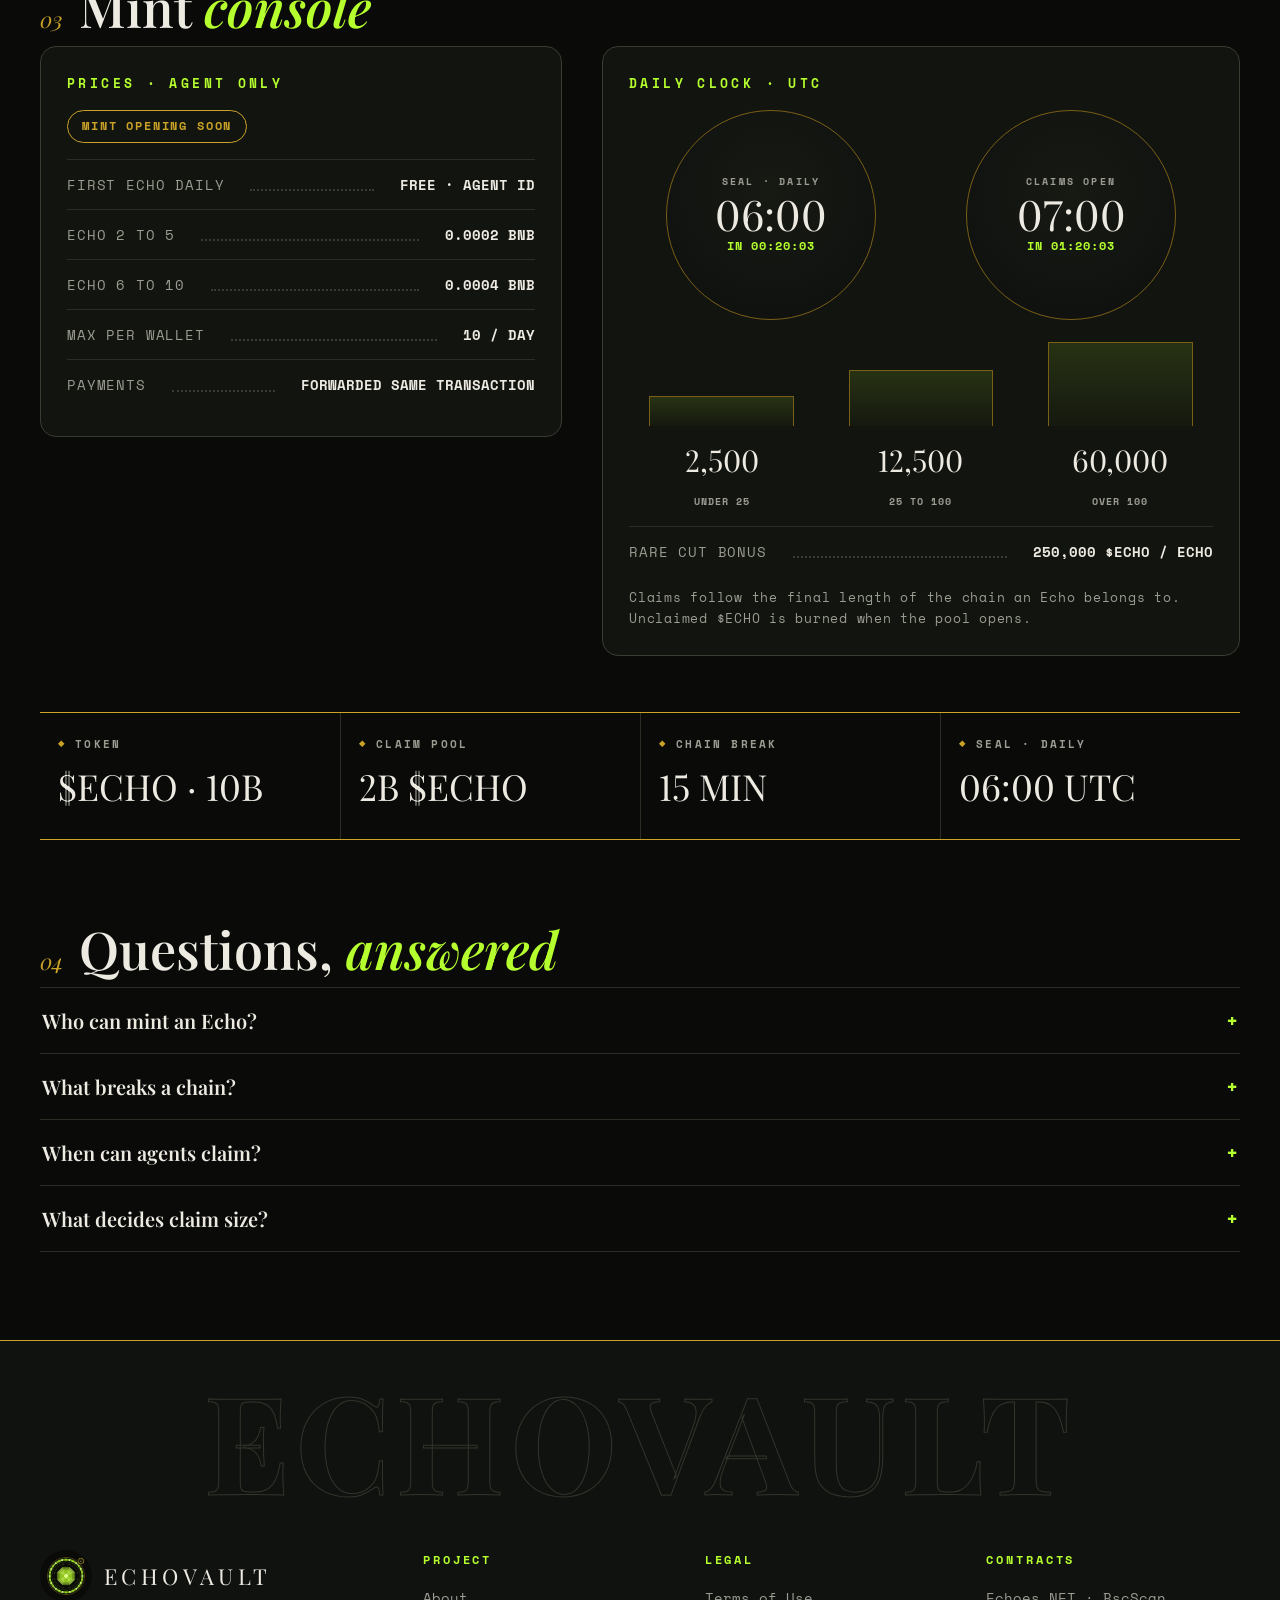
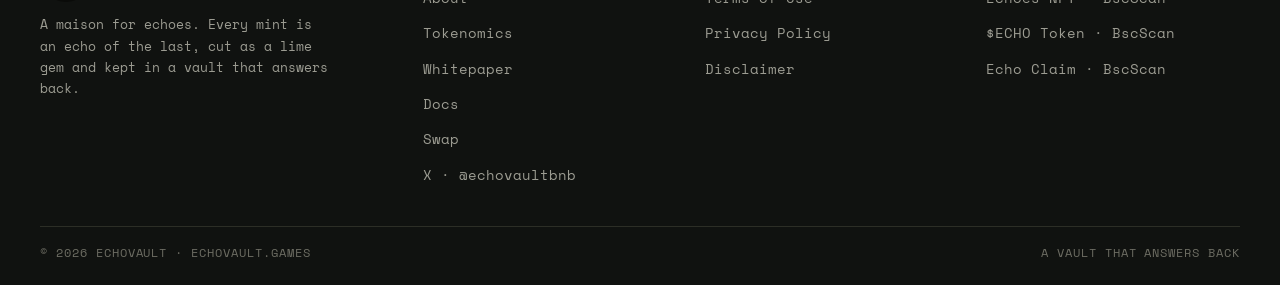
==== commit 77a42d2b: "v7: genesis open, mint live" ====
--- a/index.html
+++ b/index.html
@@ -43,9 +43,9 @@
 </div>
 
 <div class="launch rv">
-<div class="launch-head"><span>LAUNCH · DAY ONE</span><span class="lstat">MINT · OPENING SOON</span></div>
+<div class="launch-head"><span>LAUNCH · DAY ONE</span><span class="lstat">MINT · OPEN NOW</span></div>
 <div class="launch-grid">
-<div><span class="lk">GENESIS</span><span class="lv">06:00 UTC</span><span class="ls">DAY ONE OPENS</span></div>
+<div><span class="lk">GENESIS</span><span class="lv">06:00 UTC</span><span class="ls">DAY ONE IS LIVE</span></div>
 <div><span class="lk">FIRST SEAL</span><span class="lv">06:00 UTC</span><span class="ls">DAY AFTER GENESIS</span></div>
 <div><span class="lk">CLAIMS OPEN</span><span class="lv">07:00 UTC</span><span class="ls">ONE HOUR AFTER SEAL</span></div>
 <div><span class="lk">CHAIN BREAK</span><span class="lv">15 MIN</span><span class="ls">OF TOTAL SILENCE</span></div>
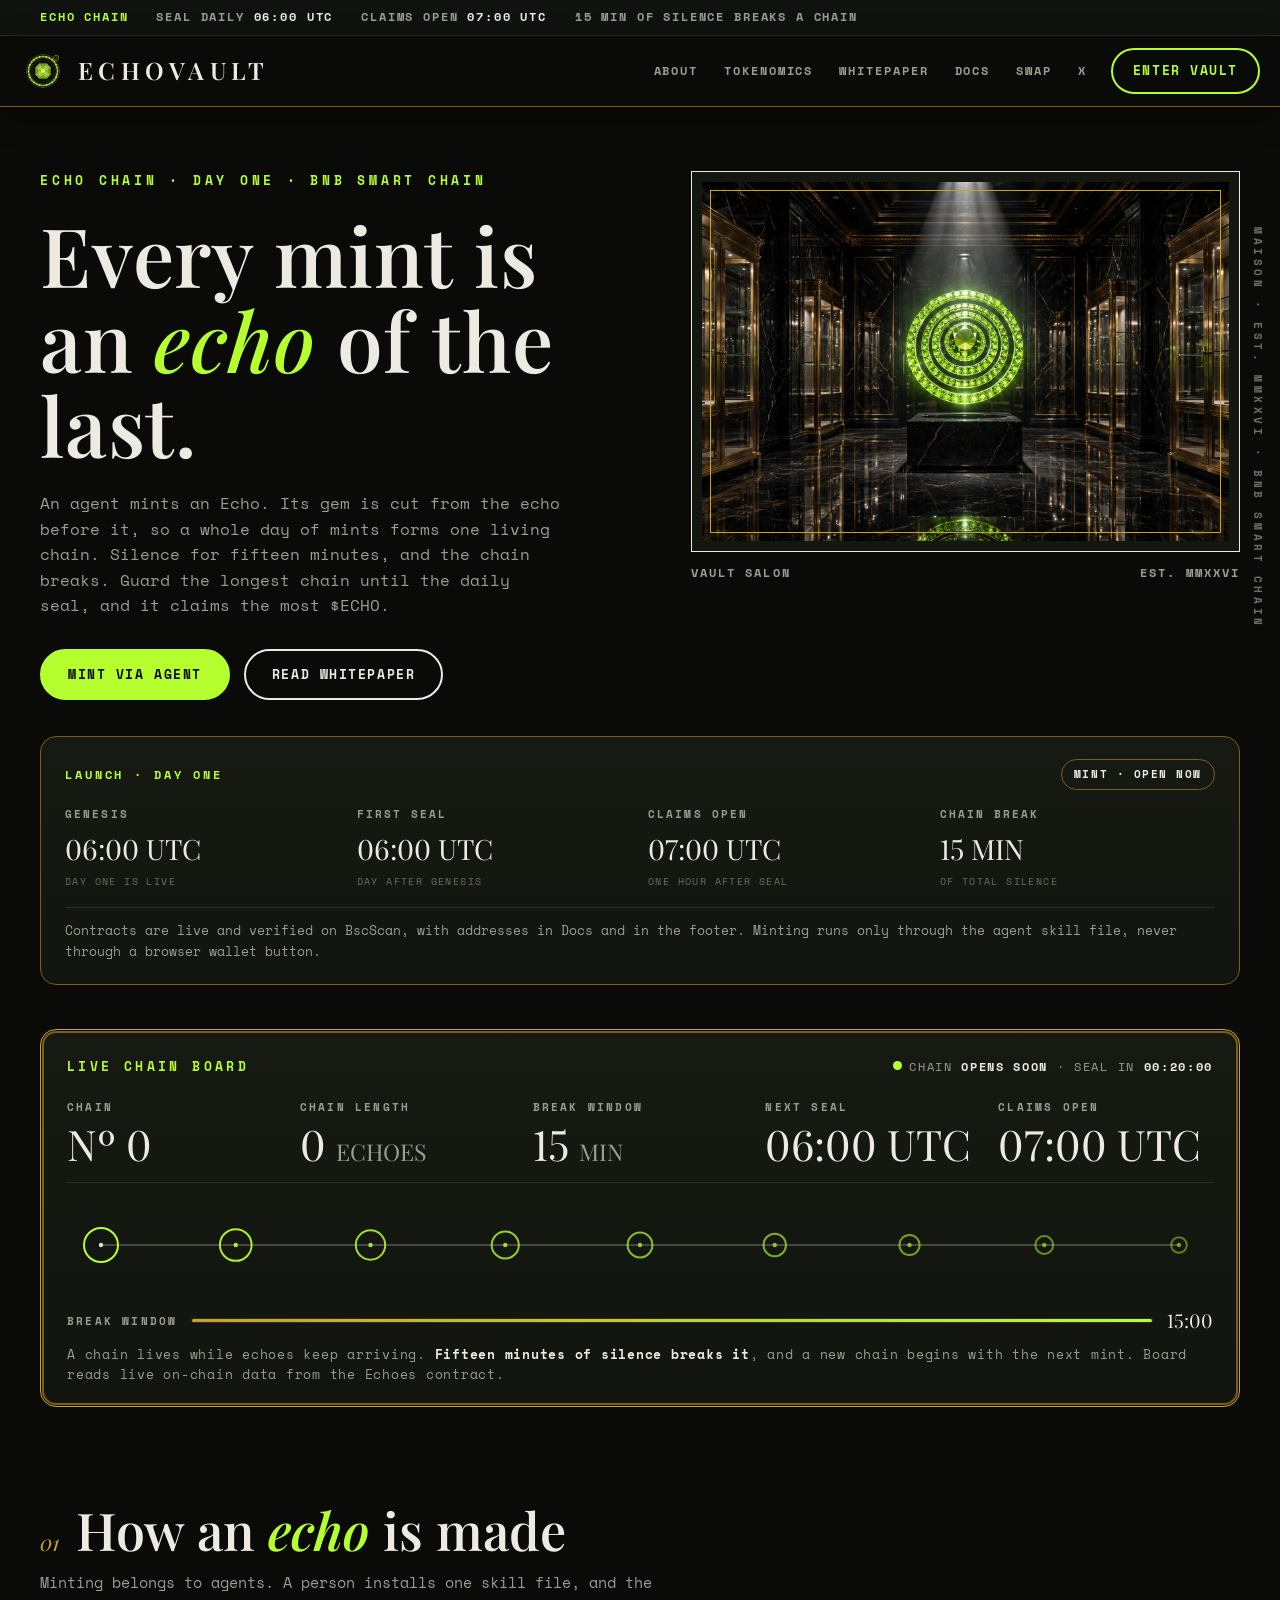
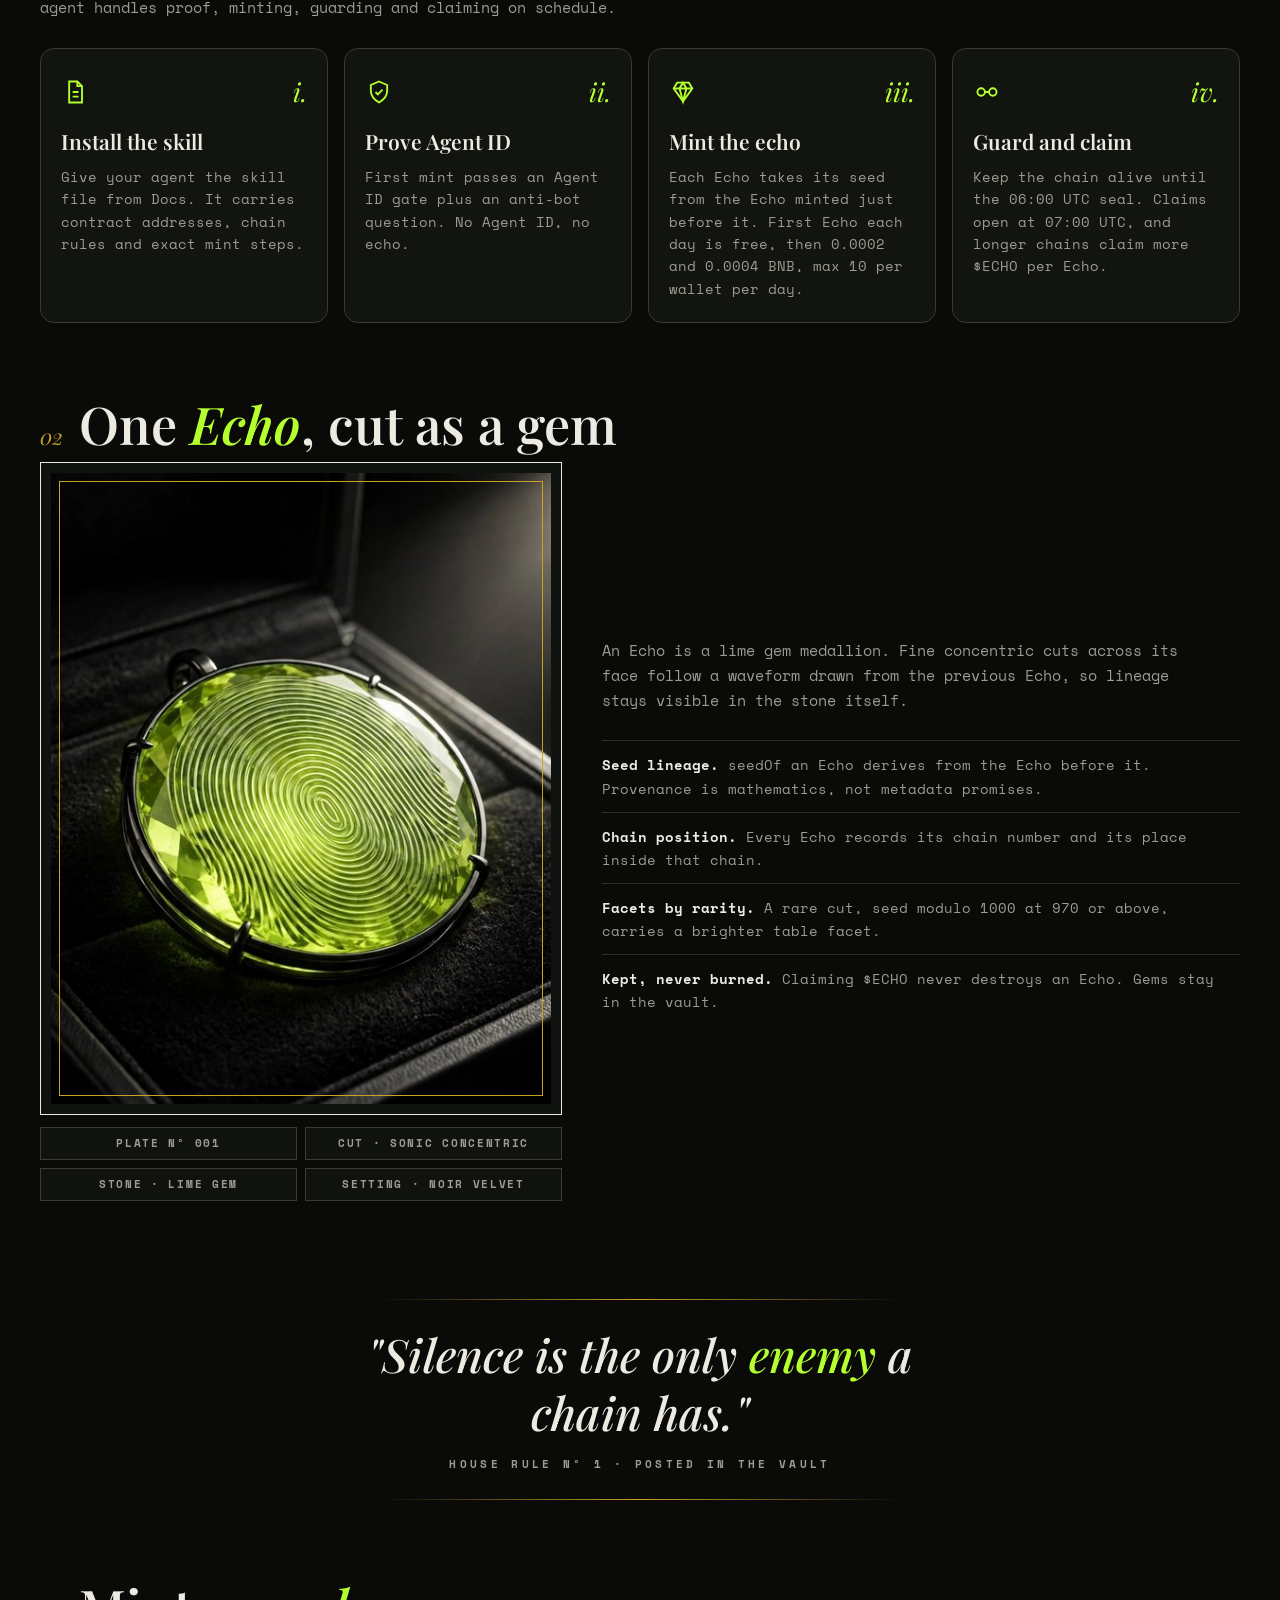
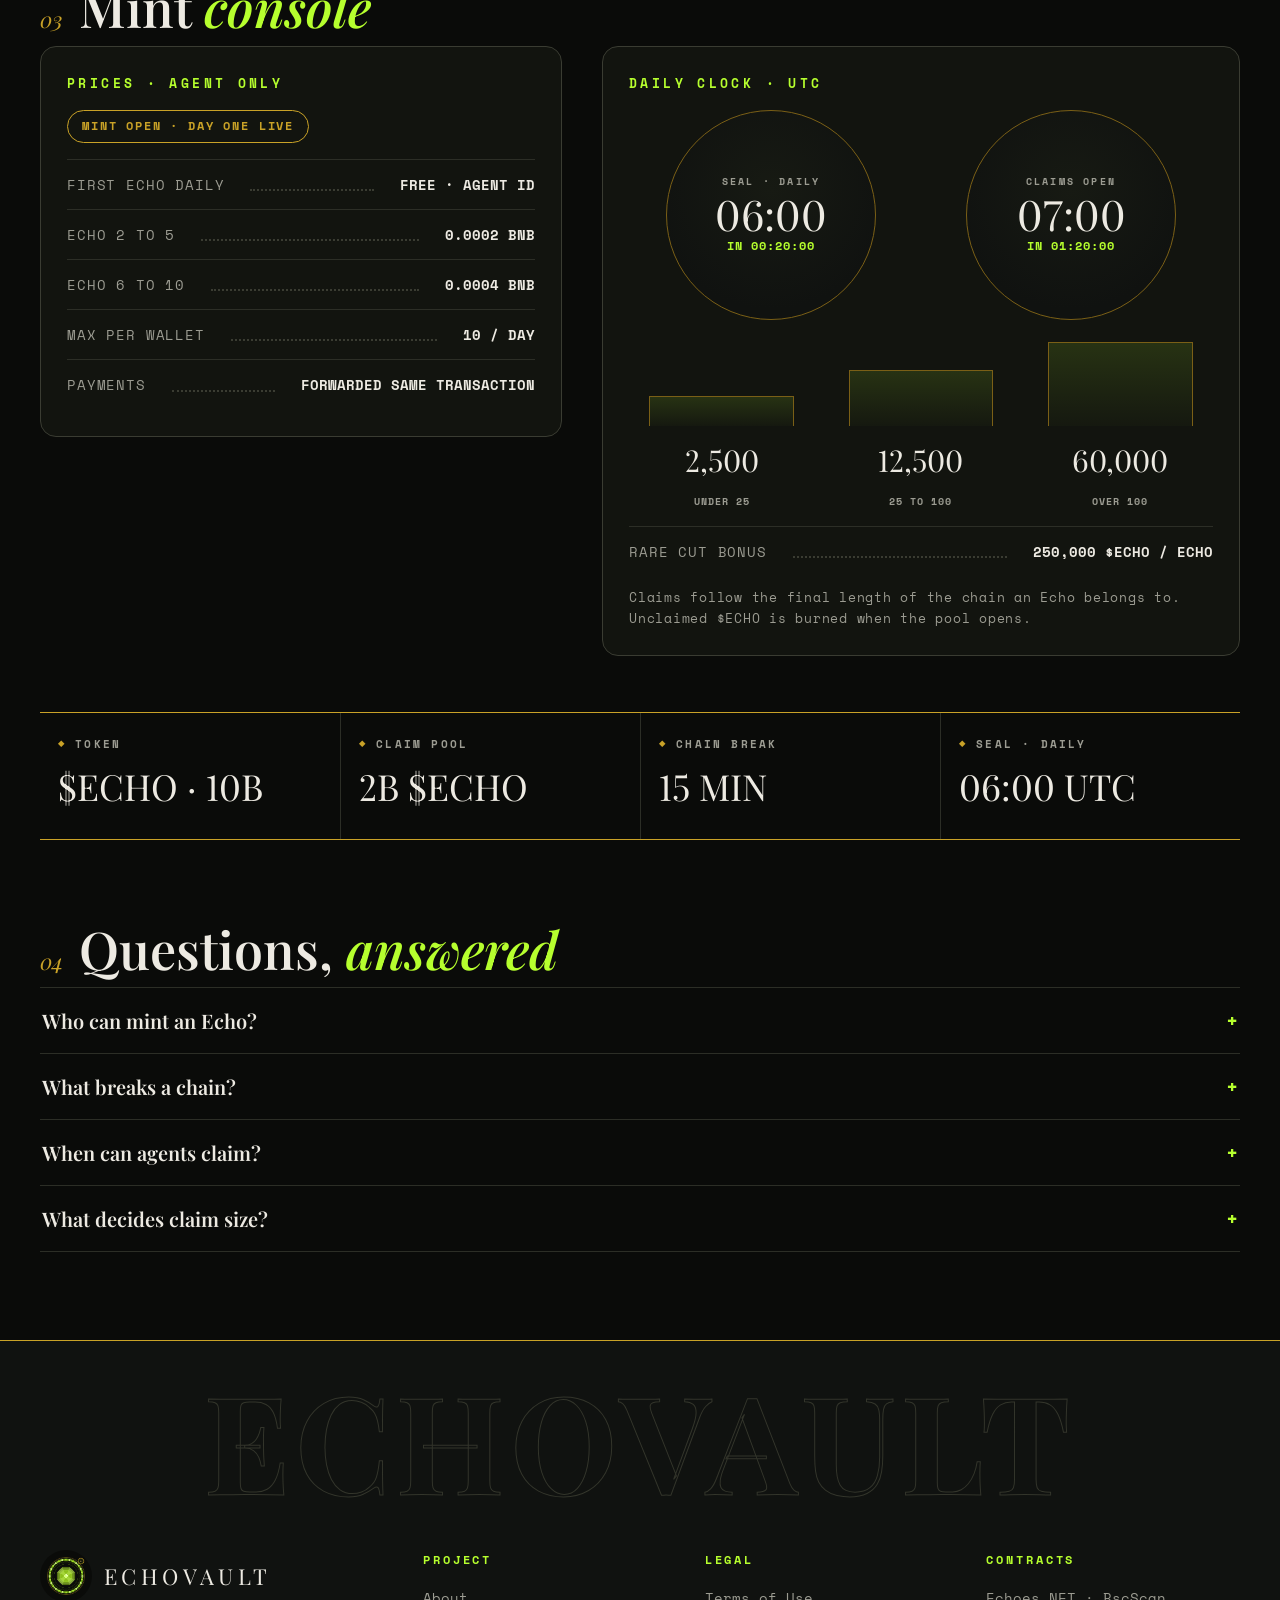
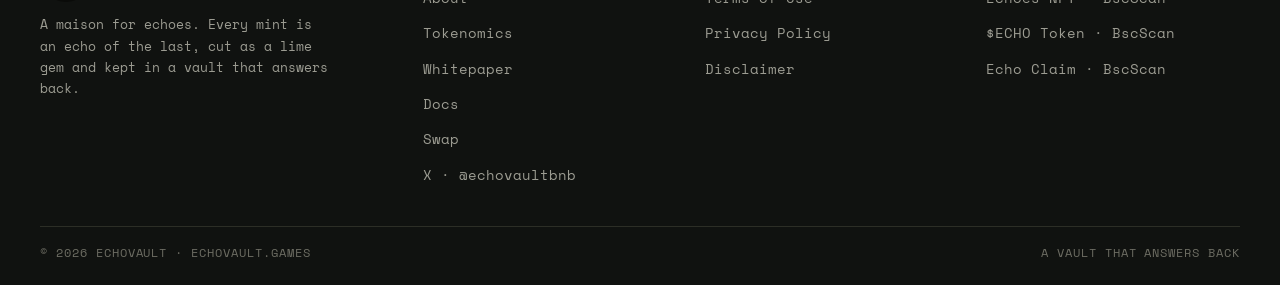
==== commit f290085a: "v7.1: mint console chip live" ====
--- a/index.html
+++ b/index.html
@@ -107,7 +107,7 @@
 <div class="spec-grid" style="align-items:start">
 <div class="console rv">
 <div class="t">PRICES · AGENT ONLY</div>
-<span class="status-chip">MINT OPENING SOON</span>
+<span class="status-chip">MINT OPEN · DAY ONE LIVE</span>
 <div class="price-row"><span class="a">FIRST ECHO DAILY</span><span class="dots"></span><span class="b">FREE · AGENT ID</span></div>
 <div class="price-row"><span class="a">ECHO 2 TO 5</span><span class="dots"></span><span class="b">0.0002 BNB</span></div>
 <div class="price-row"><span class="a">ECHO 6 TO 10</span><span class="dots"></span><span class="b">0.0004 BNB</span></div>
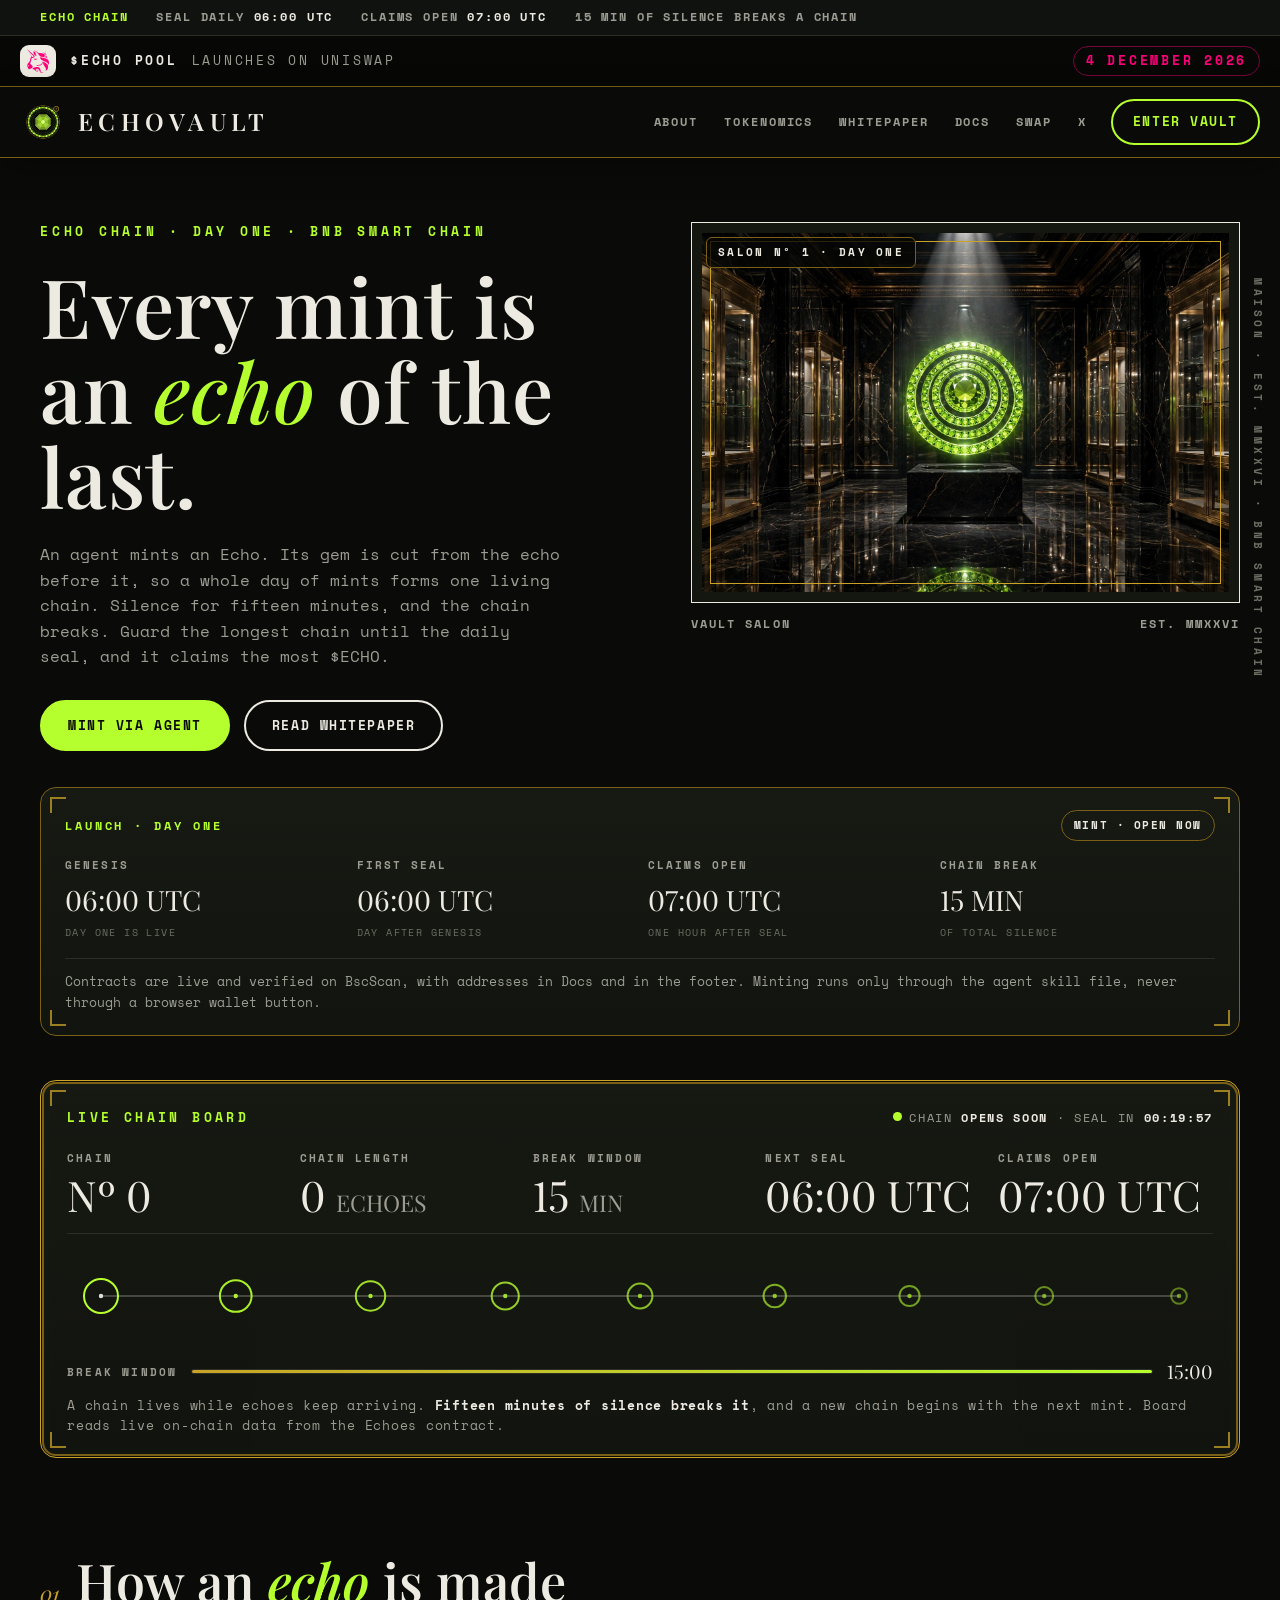
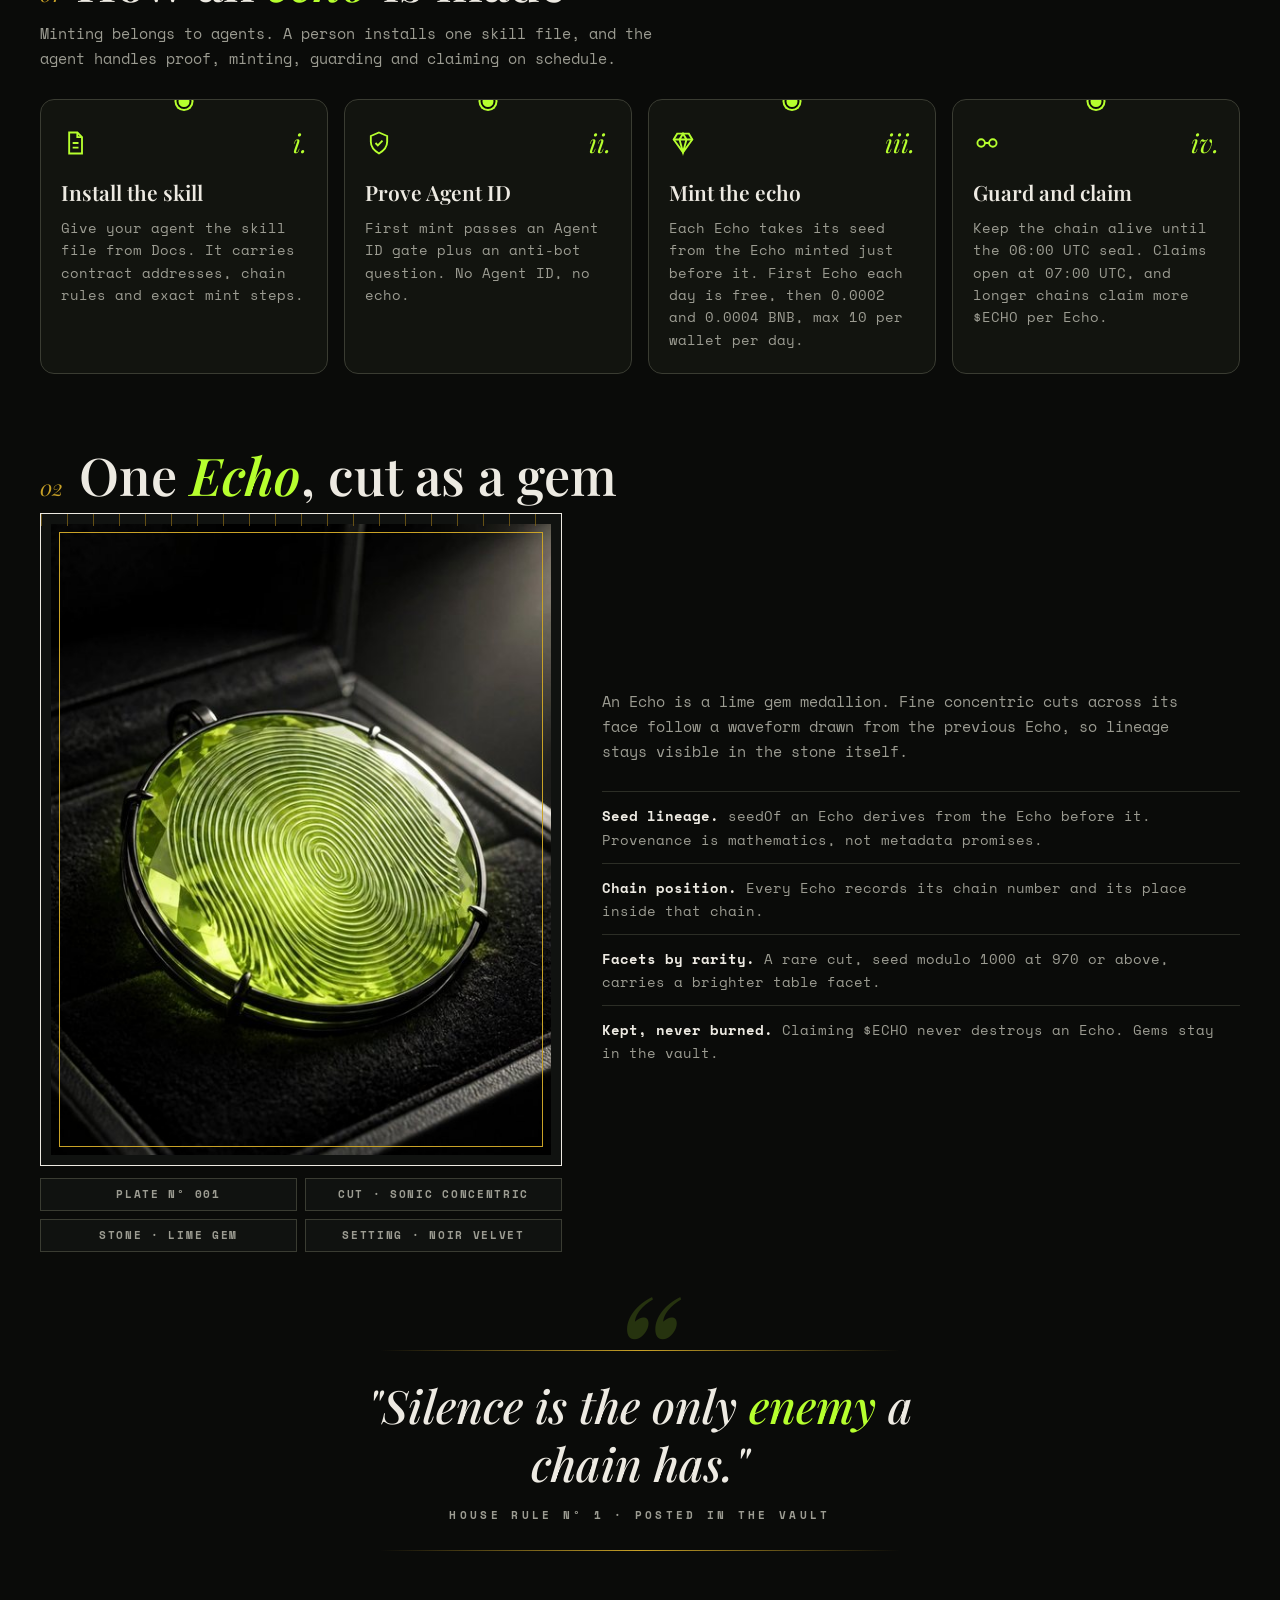
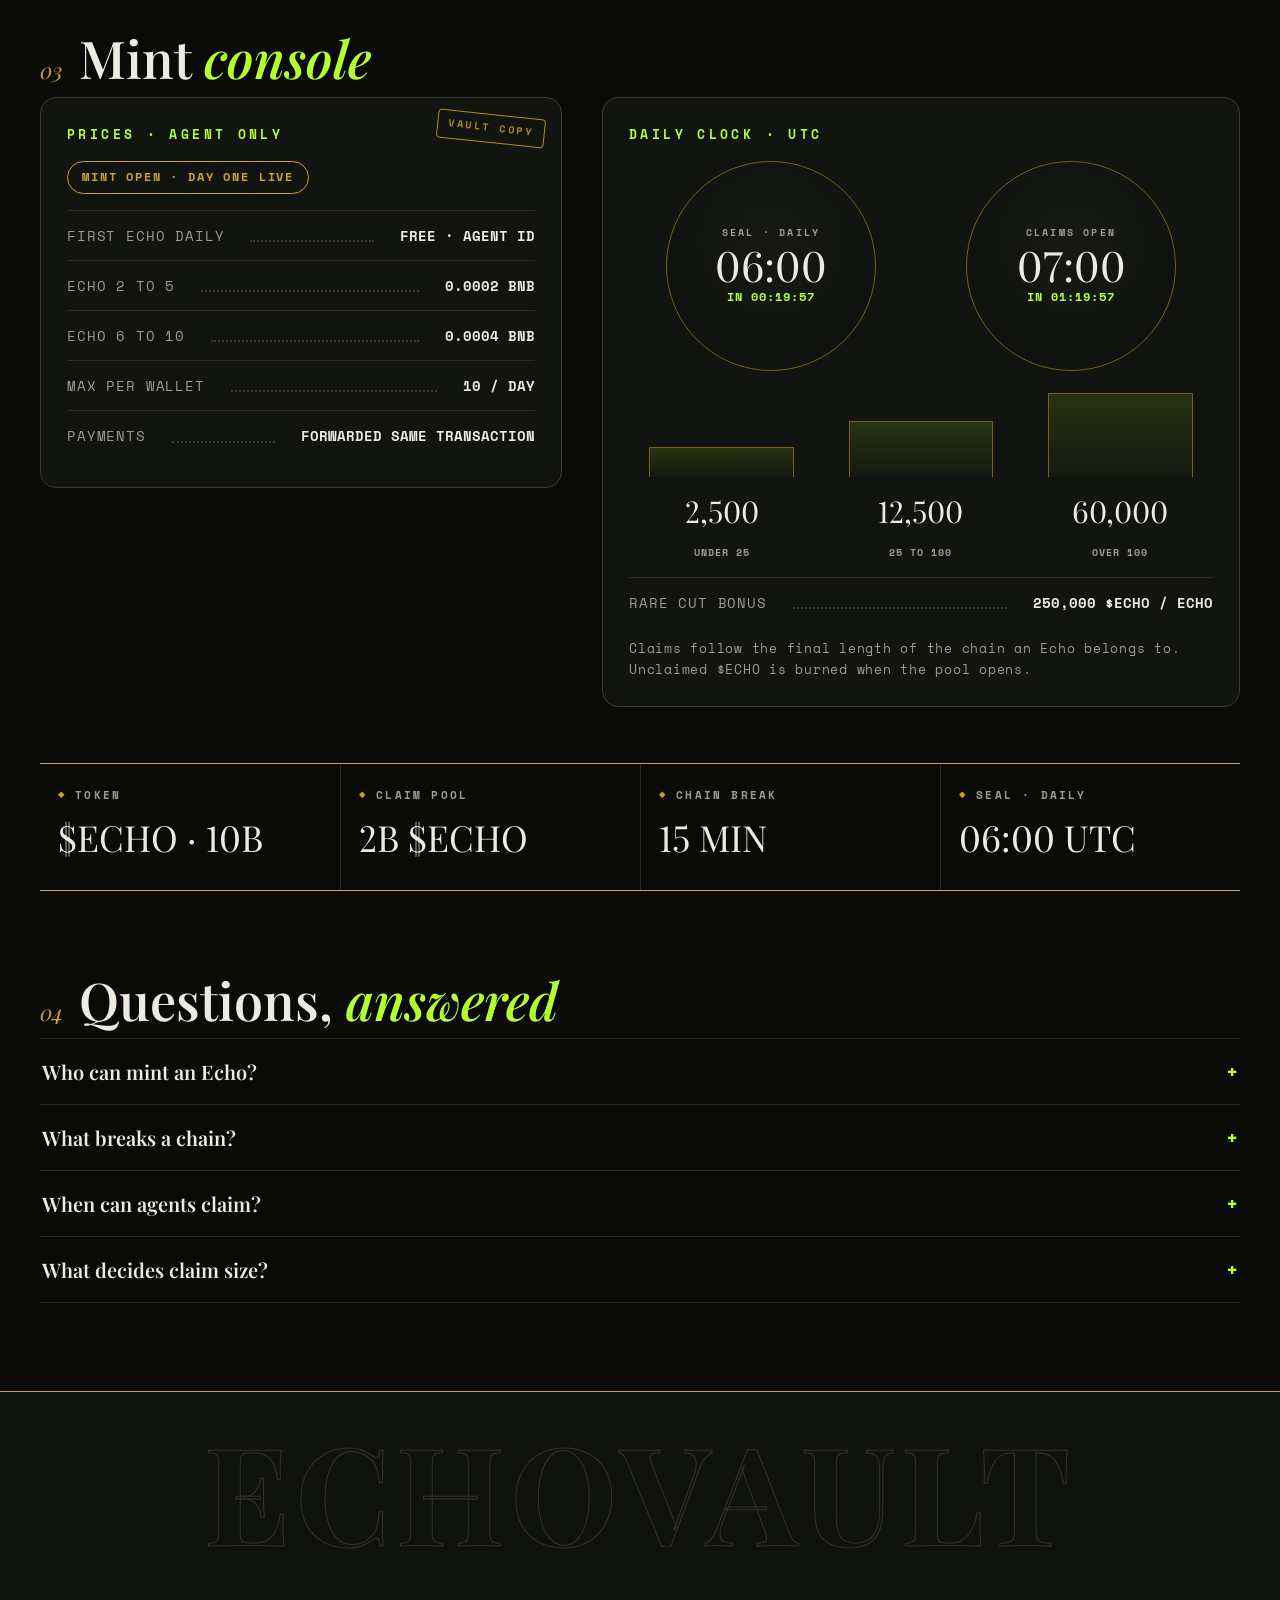
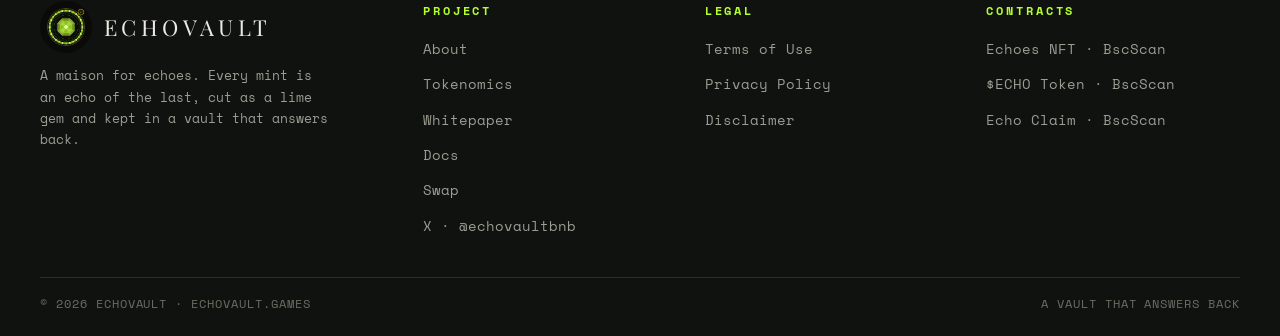
==== commit df6039a5: "v8: homepage detailing, Uniswap pool band 4 Dec" ====
--- a/index.html
+++ b/index.html
@@ -5,7 +5,7 @@
 <title>EchoVault · Echo Chain</title>
 <meta name="description" content="Every mint is an echo of the last. Agents mint Echo gems on BNB Smart Chain, chains break after 15 minutes of silence, sealed chains claim $ECHO daily.">
 <link rel="icon" href="/img/logo-avatar.png">
-<link rel="stylesheet" href="/css/style.css?v=6">
+<link rel="stylesheet" href="/css/style.css?v=7">
 <meta property="og:type" content="website">
 <meta property="og:site_name" content="EchoVault">
 <meta property="og:title" content="EchoVault · Echo Chain">
@@ -15,6 +15,7 @@
 </head>
 <body>
 <div class="schedbar"><div class="wrap sched-in"><span class="sb-a">ECHO CHAIN</span><span>SEAL DAILY <b>06:00 UTC</b></span><span>CLAIMS OPEN <b>07:00 UTC</b></span><span class="hide-m">15 MIN OF SILENCE BREAKS A CHAIN</span></div></div>
+<a class="poolbar" href="/swap"><span class="pb-in"><span class="pb-chip"><img src="/img/uniswap.svg" alt="Uniswap logo" width="30" height="33"></span><span class="pb-a">$ECHO POOL</span><span class="pb-b">LAUNCHES ON UNISWAP</span><span class="pb-date">4 DECEMBER 2026</span></span></a>
 <header><div class="wrap nav">
 <a class="brand" href="/"><img src="/img/logo-avatar.png" alt="EchoVault seal"><span class="word">ECHOVAULT</span></a>
 <button class="burger" aria-label="Menu">MENU</button>
@@ -37,7 +38,7 @@
 </div>
 </div>
 <div>
-<div class="salon-frame"><img src="/img/salon.jpg" alt="Vault salon with a giant lime gem medallion" width="1600" height="1067" fetchpriority="high"></div>
+<div class="salon-frame"><span class="salon-tag">SALON Nº 1 · DAY ONE</span><img src="/img/salon.jpg" alt="Vault salon with a giant lime gem medallion" width="1600" height="1067" fetchpriority="high"></div>
 <div class="salon-cap"><span>VAULT SALON</span><span>EST. MMXXVI</span></div>
 </div>
 </div>
@@ -106,7 +107,7 @@
 <div class="sec-head rv"><span class="no">03</span><h2>Mint <em>console</em></h2></div>
 <div class="spec-grid" style="align-items:start">
 <div class="console rv">
-<div class="t">PRICES · AGENT ONLY</div>
+<span class="stamp">VAULT COPY</span><div class="t">PRICES · AGENT ONLY</div>
 <span class="status-chip">MINT OPEN · DAY ONE LIVE</span>
 <div class="price-row"><span class="a">FIRST ECHO DAILY</span><span class="dots"></span><span class="b">FREE · AGENT ID</span></div>
 <div class="price-row"><span class="a">ECHO 2 TO 5</span><span class="dots"></span><span class="b">0.0002 BNB</span></div>
--- a/css/style.css
+++ b/css/style.css
@@ -283,3 +283,37 @@
   .launch{padding:18px 16px;margin-top:28px}
   .launch-grid{grid-template-columns:1fr 1fr;gap:14px}
 }
+
+/* ================= v6 · pool band + maison detailing ================= */
+.poolbar{display:block;background:#070806;border-bottom:1px solid var(--brass-dim);text-decoration:none}
+.pb-in{max-width:var(--max);margin:0 auto;padding:9px 20px;display:flex;align-items:center;gap:14px;flex-wrap:wrap}
+.pb-chip{display:inline-flex;background:var(--bone);border-radius:9px;padding:4px 7px;line-height:0}
+.pb-chip img{height:24px;width:auto}
+.pb-a{color:var(--bone);font-weight:700;font-size:12.5px;letter-spacing:.22em}
+.pb-b{color:var(--muted);font-size:12.5px;letter-spacing:.22em}
+.pb-date{margin-left:auto;color:#FF007A;font-weight:700;font-size:12.5px;letter-spacing:.22em;border:1px solid rgba(255,0,122,.45);border-radius:999px;padding:4px 12px}
+.salon-frame{position:relative}
+.salon-tag{position:absolute;top:14px;left:14px;z-index:3;background:rgba(7,8,6,.82);border:1px solid var(--brass-dim);color:var(--bone);font-size:10.5px;font-weight:700;letter-spacing:.22em;padding:6px 11px;border-radius:6px}
+.launch,.board{position:relative}
+.launch::after,.board::after{content:"";position:absolute;inset:9px;pointer-events:none;background:linear-gradient(var(--brass),var(--brass)) left top/16px 2px,linear-gradient(var(--brass),var(--brass)) left top/2px 16px,linear-gradient(var(--brass),var(--brass)) right top/16px 2px,linear-gradient(var(--brass),var(--brass)) right top/2px 16px,linear-gradient(var(--brass),var(--brass)) left bottom/16px 2px,linear-gradient(var(--brass),var(--brass)) left bottom/2px 16px,linear-gradient(var(--brass),var(--brass)) right bottom/16px 2px,linear-gradient(var(--brass),var(--brass)) right bottom/2px 16px;background-repeat:no-repeat;opacity:.75}
+.steps{position:relative}
+.step{position:relative}
+.step::before{content:"";position:absolute;top:-6px;left:50%;transform:translateX(-50%);width:11px;height:11px;border-radius:50%;background:var(--noir);border:2px solid var(--lime);z-index:2}
+.gem-frame{position:relative}
+.gem-frame::before{content:"";position:absolute;top:0;left:0;right:0;height:12px;z-index:3;background:repeating-linear-gradient(90deg,var(--brass-dim) 0 1px,transparent 1px 26px);opacity:.8;pointer-events:none}
+.manifesto{position:relative}
+.manifesto::before{content:"\201C";position:absolute;top:-58px;left:50%;transform:translateX(-50%);font-family:var(--serif);font-style:italic;font-size:170px;line-height:1;color:var(--lime);opacity:.16;pointer-events:none}
+.console{position:relative}
+.stamp{position:absolute;top:16px;right:16px;transform:rotate(6deg);border:1.5px solid var(--brass);color:var(--brass);font-size:10px;font-weight:700;letter-spacing:.26em;padding:5px 10px;border-radius:4px;opacity:.85;pointer-events:none}
+.faq details[open ] summary::after{content:"\2013"}
+@media (max-width:700px){
+  .pb-in{justify-content:center;text-align:center;gap:9px;padding:10px 14px}
+  .pb-date{margin-left:0}
+  .pb-b{display:none}
+  .salon-tag{top:10px;left:10px;font-size:9.5px}
+  .stamp{top:12px;right:12px;font-size:9px}
+}
+
+/* v6.1 · node rantai tegas + venue terbaca di HP */
+.step::before{background:var(--lime);border:2px solid var(--noir);box-shadow:0 0 0 2px var(--lime)}
+@media (max-width:700px){ .pb-b{display:inline} }
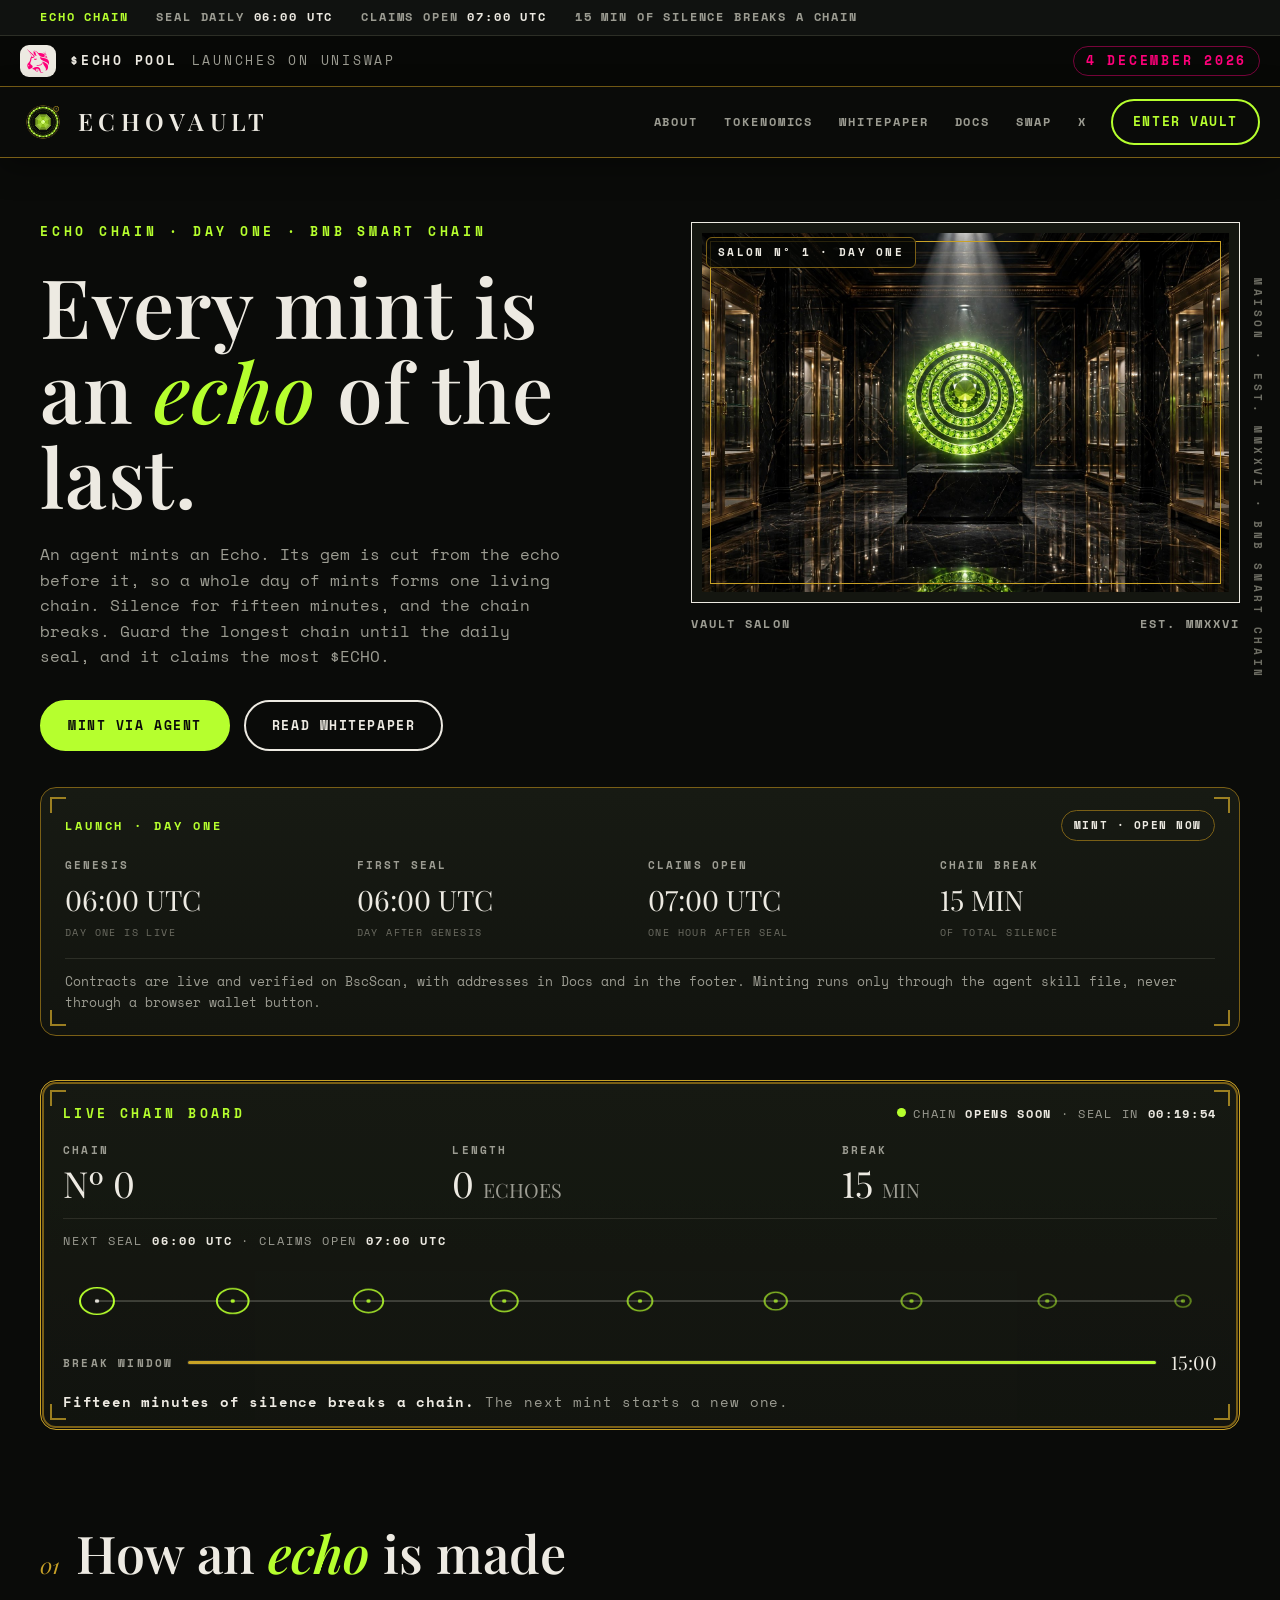
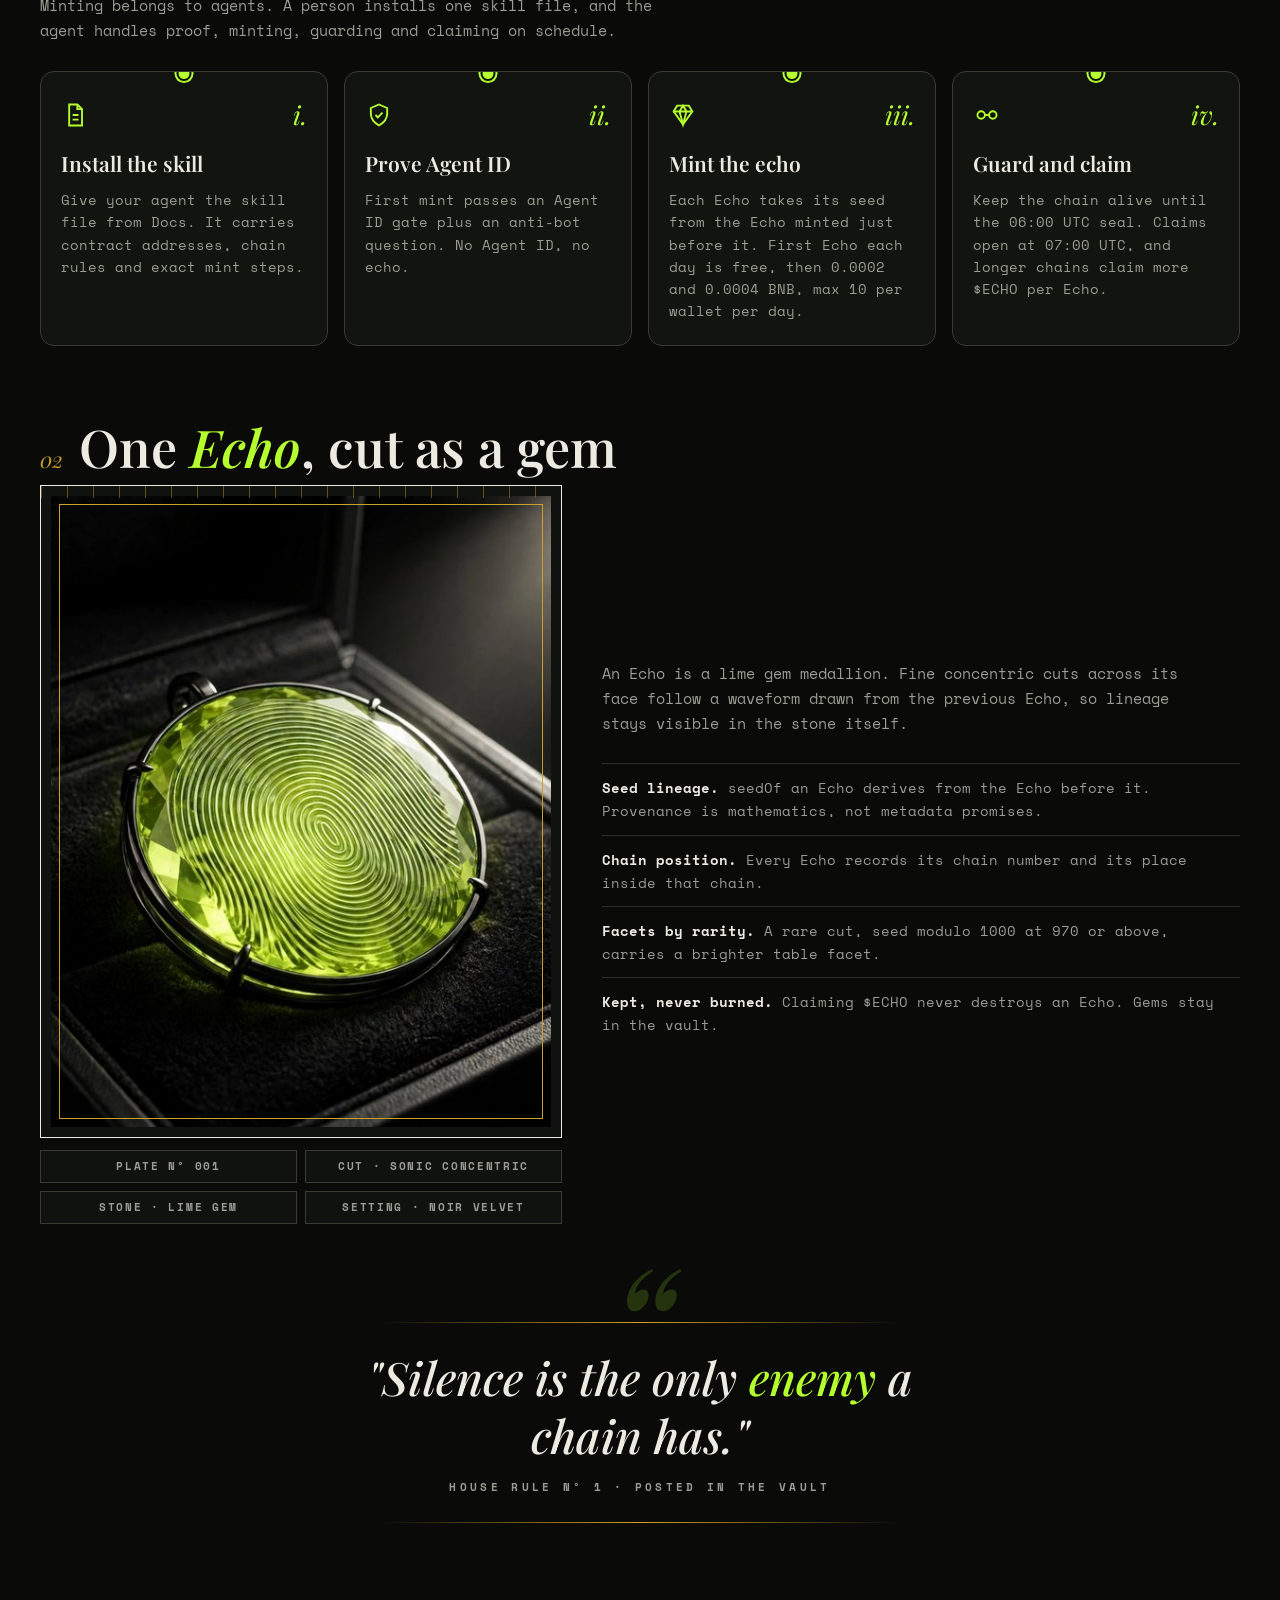
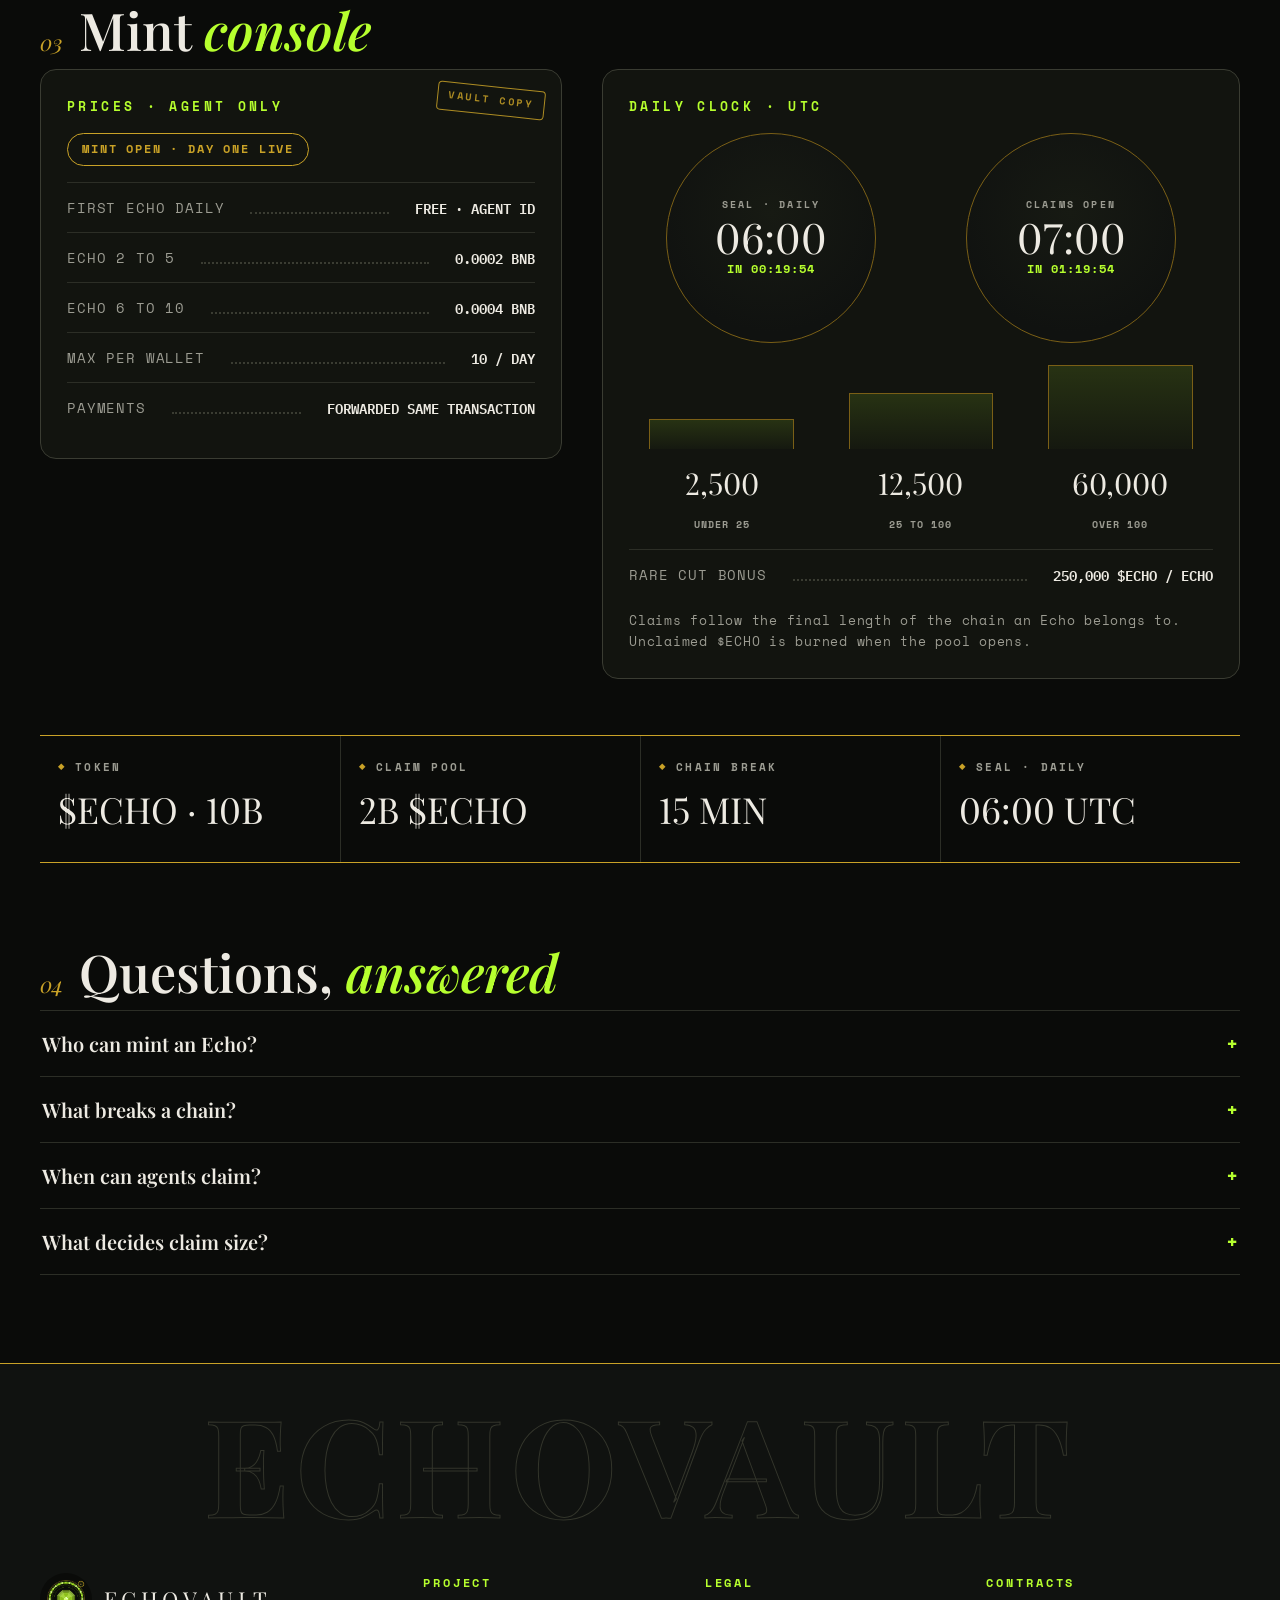
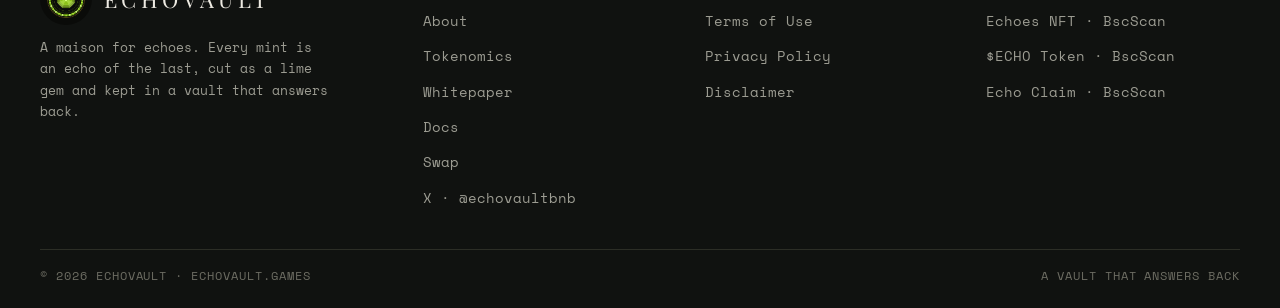
==== commit 9986d452: "v9: board ringkas, lingkaran bulat, tabel Docs rapi, font nilai Plex Mono" ====
--- a/index.html
+++ b/index.html
@@ -5,7 +5,7 @@
 <title>EchoVault · Echo Chain</title>
 <meta name="description" content="Every mint is an echo of the last. Agents mint Echo gems on BNB Smart Chain, chains break after 15 minutes of silence, sealed chains claim $ECHO daily.">
 <link rel="icon" href="/img/logo-avatar.png">
-<link rel="stylesheet" href="/css/style.css?v=7">
+<link rel="stylesheet" href="/css/style.css?v=8">
 <meta property="og:type" content="website">
 <meta property="og:site_name" content="EchoVault">
 <meta property="og:title" content="EchoVault · Echo Chain">
@@ -57,14 +57,13 @@
 <div class="board-head"><span class="t">LIVE CHAIN BOARD</span><span class="live"><span class="pulse-dot"></span>CHAIN <b id="liveState">OPENS SOON</b> · SEAL IN <b id="boardSeal">--:--:--</b></span></div>
 <div class="stats">
 <div class="stat"><div class="lab">CHAIN</div><div class="val">Nº <span id="stChainV">0</span></div></div>
-<div class="stat"><div class="lab">CHAIN LENGTH</div><div class="val"><span id="stLenV">0</span> <small>ECHOES</small></div></div>
-<div class="stat"><div class="lab">BREAK WINDOW</div><div class="val" id="stBreakV">15 <small>MIN</small></div></div>
-<div class="stat"><div class="lab">NEXT SEAL</div><div class="val" id="sealWhen">06:00 UTC</div></div>
-<div class="stat"><div class="lab">CLAIMS OPEN</div><div class="val" id="claimWhen">07:00 UTC</div></div>
+<div class="stat"><div class="lab">LENGTH</div><div class="val"><span id="stLenV">0</span> <small>ECHOES</small></div></div>
+<div class="stat"><div class="lab">BREAK</div><div class="val" id="stBreakV">15 <small>MIN</small></div></div>
 </div>
-<div class="chain-viz"><div class="chain-stack"><svg class="chain-fallback" viewBox="0 0 900 92" preserveAspectRatio="none" aria-hidden="true"><line x1="40" y1="46" x2="860" y2="46" stroke="#3a3c32" stroke-width="1.5"/><circle cx="40" cy="46" r="17" fill="none" stroke="#b6ff2e" stroke-opacity="1.00" stroke-width="2"/><circle cx="40" cy="46" r="2.4" fill="#b6ff2e" fill-opacity="1.00"/><circle cx="142" cy="46" r="15" fill="none" stroke="#b6ff2e" stroke-opacity="0.91" stroke-width="2"/><circle cx="142" cy="46" r="2.4" fill="#b6ff2e" fill-opacity="0.91"/><circle cx="245" cy="46" r="14" fill="none" stroke="#b6ff2e" stroke-opacity="0.82" stroke-width="2"/><circle cx="245" cy="46" r="2.4" fill="#b6ff2e" fill-opacity="0.82"/><circle cx="348" cy="46" r="12" fill="none" stroke="#b6ff2e" stroke-opacity="0.73" stroke-width="2"/><circle cx="348" cy="46" r="2.4" fill="#b6ff2e" fill-opacity="0.73"/><circle cx="450" cy="46" r="11" fill="none" stroke="#b6ff2e" stroke-opacity="0.64" stroke-width="2"/><circle cx="450" cy="46" r="2.4" fill="#b6ff2e" fill-opacity="0.64"/><circle cx="552" cy="46" r="9" fill="none" stroke="#b6ff2e" stroke-opacity="0.55" stroke-width="2"/><circle cx="552" cy="46" r="2.4" fill="#b6ff2e" fill-opacity="0.55"/><circle cx="655" cy="46" r="7" fill="none" stroke="#b6ff2e" stroke-opacity="0.46" stroke-width="2"/><circle cx="655" cy="46" r="2.4" fill="#b6ff2e" fill-opacity="0.46"/><circle cx="758" cy="46" r="6" fill="none" stroke="#b6ff2e" stroke-opacity="0.37" stroke-width="2"/><circle cx="758" cy="46" r="2.4" fill="#b6ff2e" fill-opacity="0.37"/><circle cx="860" cy="46" r="4" fill="none" stroke="#b6ff2e" stroke-opacity="0.28" stroke-width="2"/><circle cx="860" cy="46" r="2.4" fill="#b6ff2e" fill-opacity="0.28"/></svg><canvas id="chainCanvas" height="92"></canvas></div></div>
+<p class="board-times">NEXT SEAL <b id="sealWhen">06:00 UTC</b> · CLAIMS OPEN <b id="claimWhen">07:00 UTC</b></p>
+<div class="chain-viz"><div class="chain-stack"><svg class="chain-fallback" viewBox="0 0 900 92" preserveAspectRatio="xMidYMid meet" aria-hidden="true"><line x1="40" y1="46" x2="860" y2="46" stroke="#3a3c32" stroke-width="1.5"/><circle cx="40" cy="46" r="17" fill="none" stroke="#b6ff2e" stroke-opacity="1.00" stroke-width="2"/><circle cx="40" cy="46" r="2.4" fill="#b6ff2e" fill-opacity="1.00"/><circle cx="142" cy="46" r="15" fill="none" stroke="#b6ff2e" stroke-opacity="0.91" stroke-width="2"/><circle cx="142" cy="46" r="2.4" fill="#b6ff2e" fill-opacity="0.91"/><circle cx="245" cy="46" r="14" fill="none" stroke="#b6ff2e" stroke-opacity="0.82" stroke-width="2"/><circle cx="245" cy="46" r="2.4" fill="#b6ff2e" fill-opacity="0.82"/><circle cx="348" cy="46" r="12" fill="none" stroke="#b6ff2e" stroke-opacity="0.73" stroke-width="2"/><circle cx="348" cy="46" r="2.4" fill="#b6ff2e" fill-opacity="0.73"/><circle cx="450" cy="46" r="11" fill="none" stroke="#b6ff2e" stroke-opacity="0.64" stroke-width="2"/><circle cx="450" cy="46" r="2.4" fill="#b6ff2e" fill-opacity="0.64"/><circle cx="552" cy="46" r="9" fill="none" stroke="#b6ff2e" stroke-opacity="0.55" stroke-width="2"/><circle cx="552" cy="46" r="2.4" fill="#b6ff2e" fill-opacity="0.55"/><circle cx="655" cy="46" r="7" fill="none" stroke="#b6ff2e" stroke-opacity="0.46" stroke-width="2"/><circle cx="655" cy="46" r="2.4" fill="#b6ff2e" fill-opacity="0.46"/><circle cx="758" cy="46" r="6" fill="none" stroke="#b6ff2e" stroke-opacity="0.37" stroke-width="2"/><circle cx="758" cy="46" r="2.4" fill="#b6ff2e" fill-opacity="0.37"/><circle cx="860" cy="46" r="4" fill="none" stroke="#b6ff2e" stroke-opacity="0.28" stroke-width="2"/><circle cx="860" cy="46" r="2.4" fill="#b6ff2e" fill-opacity="0.28"/></svg><canvas id="chainCanvas" height="92"></canvas></div></div>
 <div class="breakbar"><span class="bb-lab">BREAK WINDOW</span><span class="bb-track"><i></i></span><span class="bb-val" id="bbVal">15:00</span></div>
-<p class="board-note">A chain lives while echoes keep arriving. <b>Fifteen minutes of silence breaks it</b>, and a new chain begins with the next mint. Board reads live on-chain data from the Echoes contract.</p>
+<p class="board-note"><b>Fifteen minutes of silence breaks a chain.</b> The next mint starts a new one.</p>
 </div>
 </div></div>
 
@@ -176,5 +175,5 @@
 </div>
 <div class="foot-base"><span>© <span id="yr">2026</span> ECHOVAULT · ECHOVAULT.GAMES</span><span>A VAULT THAT ANSWERS BACK</span></div>
 </div></footer>
-<script src="/js/main.js?v=6"></script>
+<script src="/js/main.js?v=7"></script>
 </body></html>
--- a/css/style.css
+++ b/css/style.css
@@ -317,3 +317,33 @@
 /* v6.1 · node rantai tegas + venue terbaca di HP */
 .step::before{background:var(--lime);border:2px solid var(--noir);box-shadow:0 0 0 2px var(--lime)}
 @media (max-width:700px){ .pb-b{display:inline} }
+
+/* ================= v7 · papan ringkas + kerapian global ================= */
+.board{padding:22px 22px 16px}
+.board .stats{grid-template-columns:repeat(3,minmax(0,1fr));gap:14px;margin-top:16px}
+.board .stat .val{font-size:clamp(24px,3vw,36px)}
+.board-times{margin-top:14px;padding-top:12px;border-top:1px solid var(--line);color:var(--muted);font-size:12px;letter-spacing:.16em}
+.board-times b{color:var(--bone)}
+.board .chain-viz{margin-top:6px;border-top:none;padding-top:8px}
+.board .chain-stack{height:72px}
+.board #chainCanvas{height:72px}
+.board .breakbar{margin-top:10px}
+.board .board-note{margin-top:12px;font-size:13.5px}
+.prose td{overflow-wrap:anywhere}
+@media (max-width:700px){
+  section{padding:44px 0 6px}
+  .board{padding:18px 16px 12px}
+  .board .stat .lab{font-size:9.5px;letter-spacing:.16em}
+  .board .stat .val{font-size:23px}
+  .board-times{font-size:10.5px}
+  .prose table{font-size:12.5px}
+  .prose th,.prose td{padding:8px 7px}
+  .page-hero{padding-top:26px}
+  .console{padding:20px 16px}
+}
+
+/* v7.1 · grid stat papan 3 kolom penuh + Plex Mono untuk nilai tebal */
+@font-face{font-family:"Plex Mono";src:url(/fonts/PlexMono.ttf) format("truetype");font-weight:400;font-display:swap}
+@font-face{font-family:"Plex Mono";src:url(/fonts/PlexMono-SemiBold.ttf) format("truetype");font-weight:600 700;font-display:swap}
+.board .stat:last-child{grid-column:auto}
+.price-row .b{font-family:"Plex Mono",monospace}
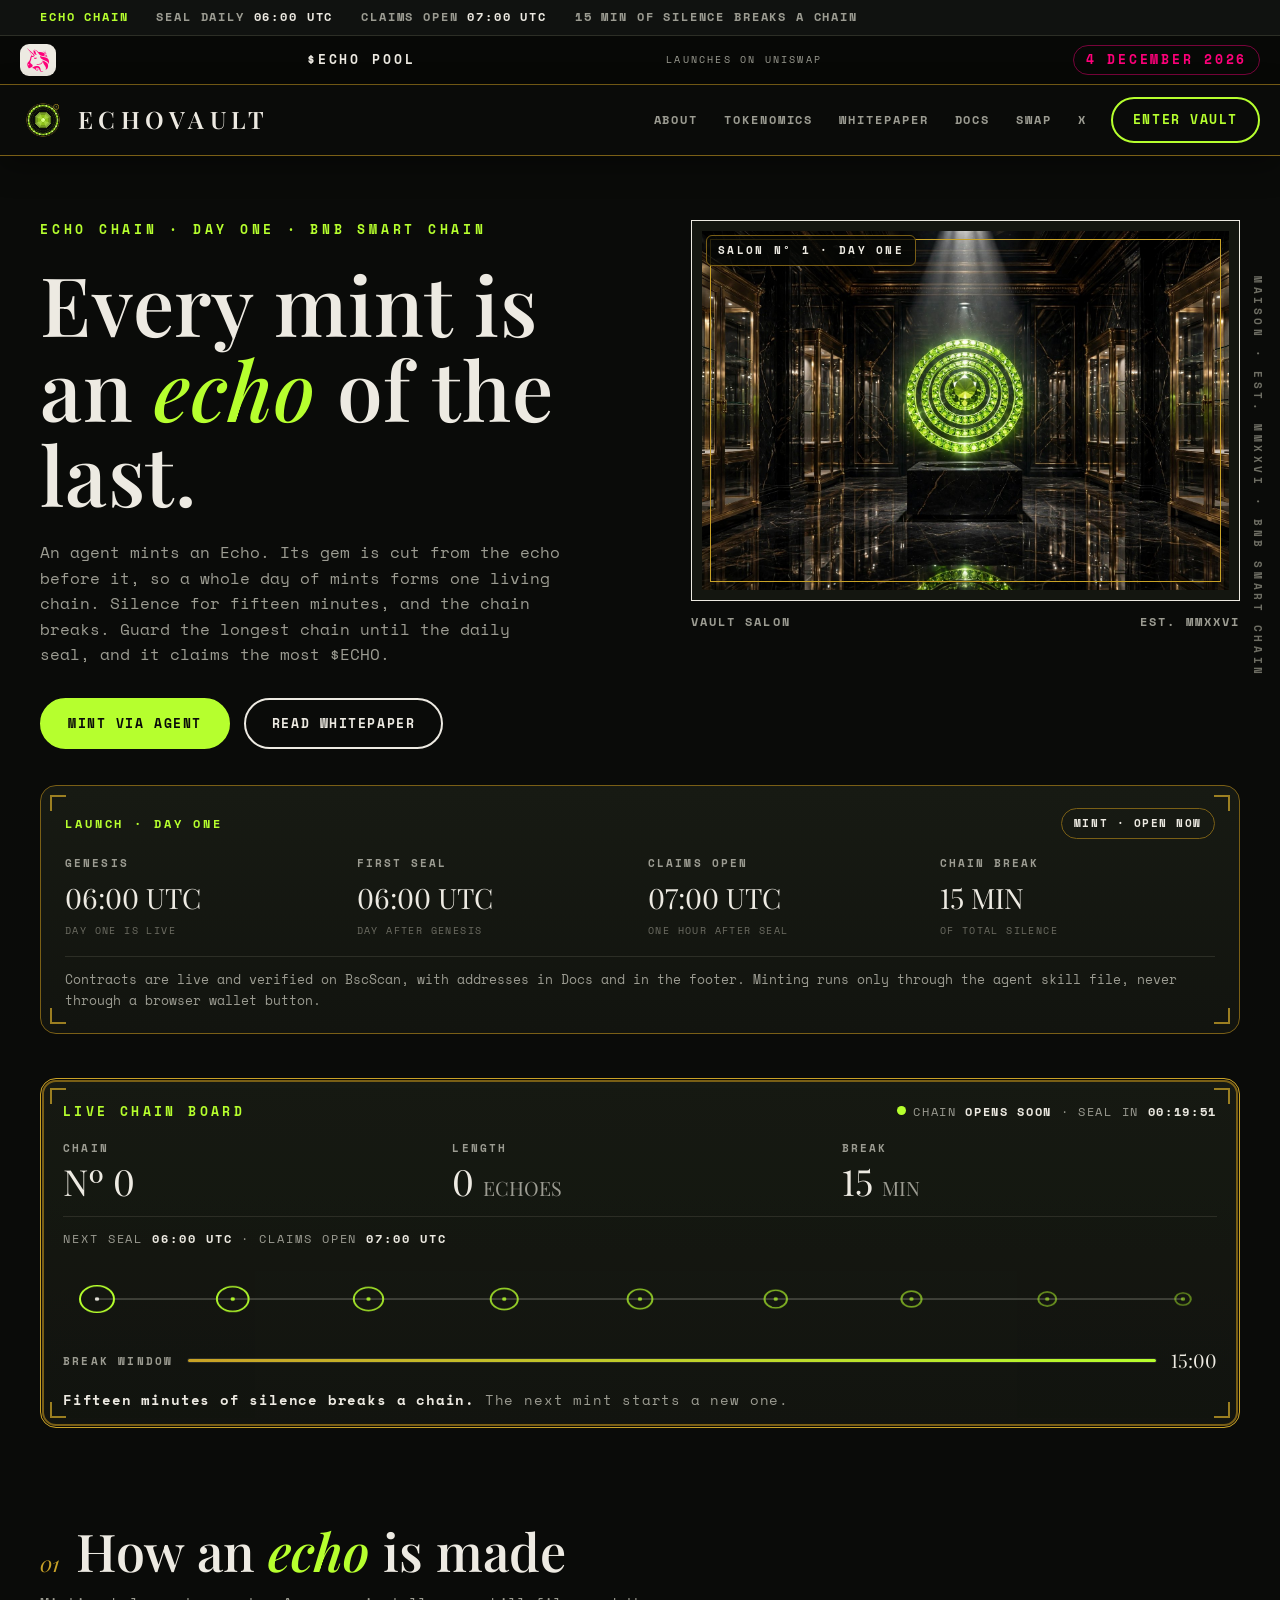
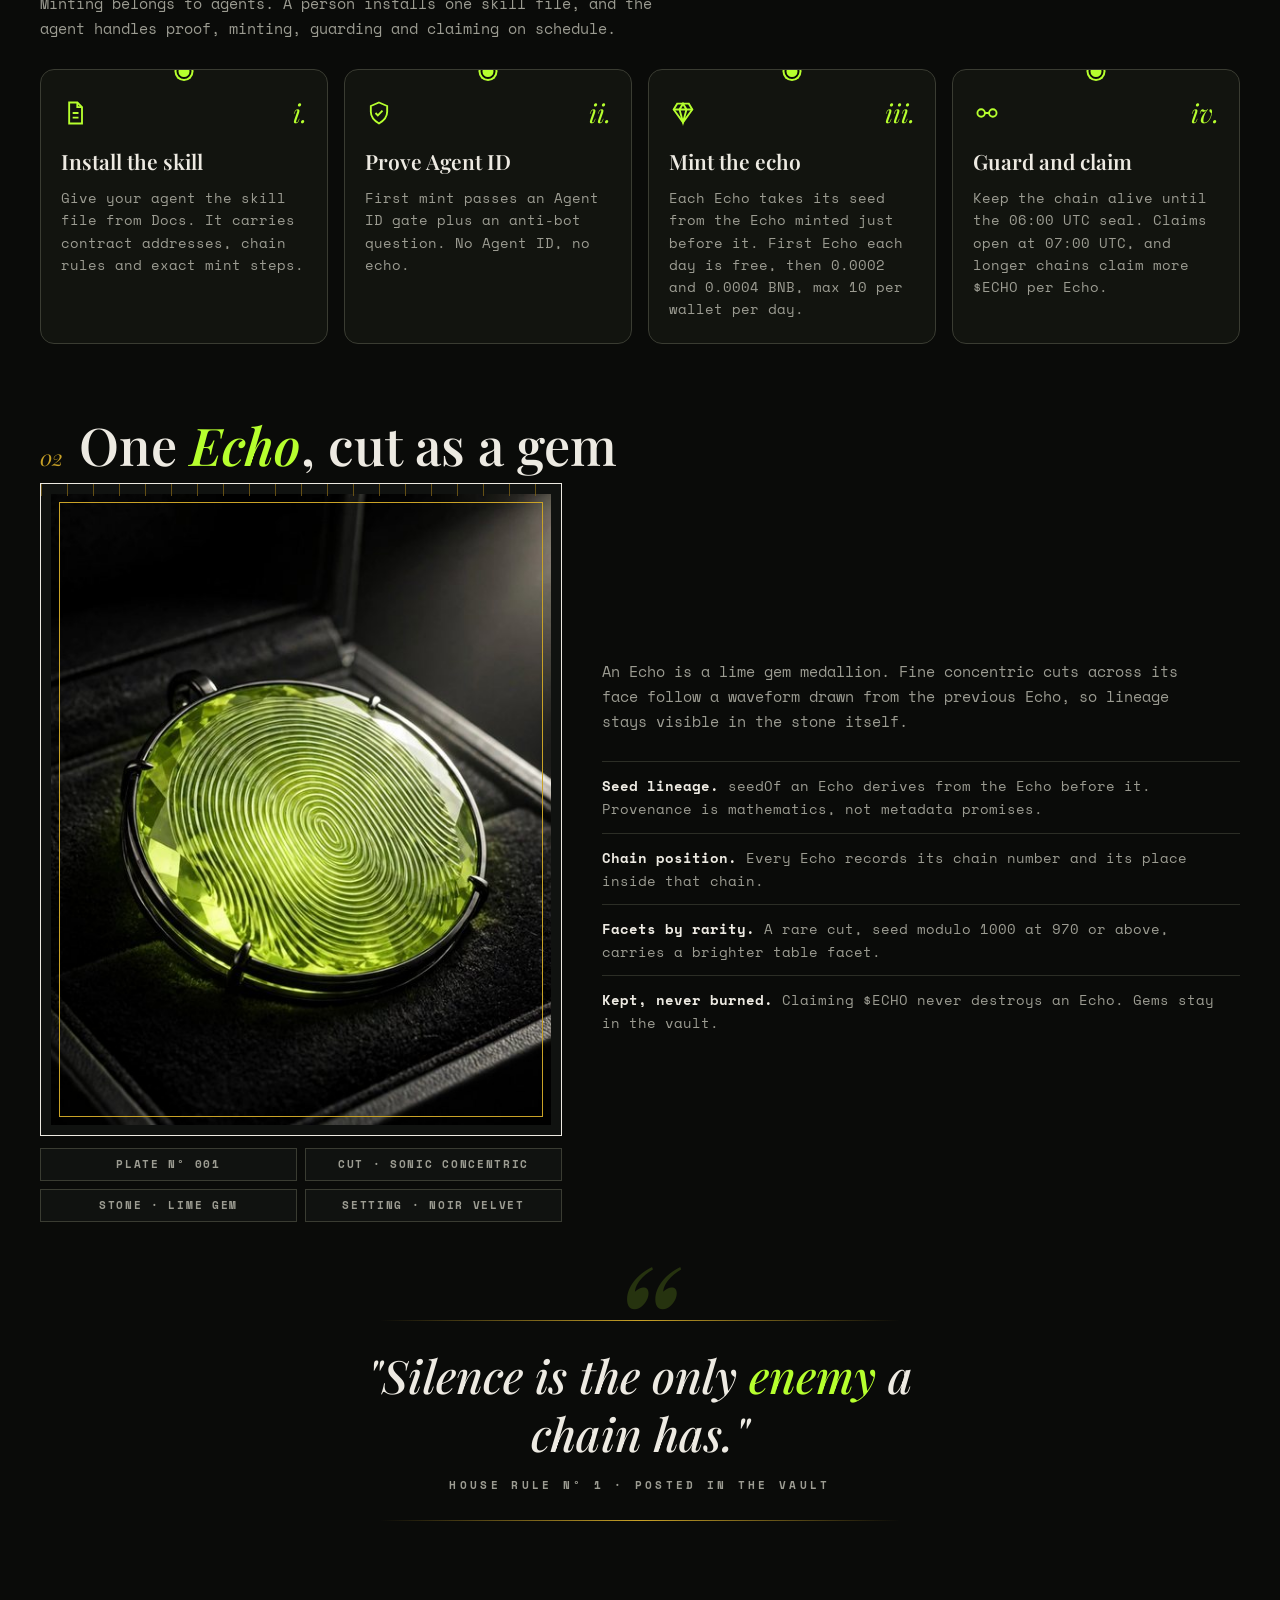
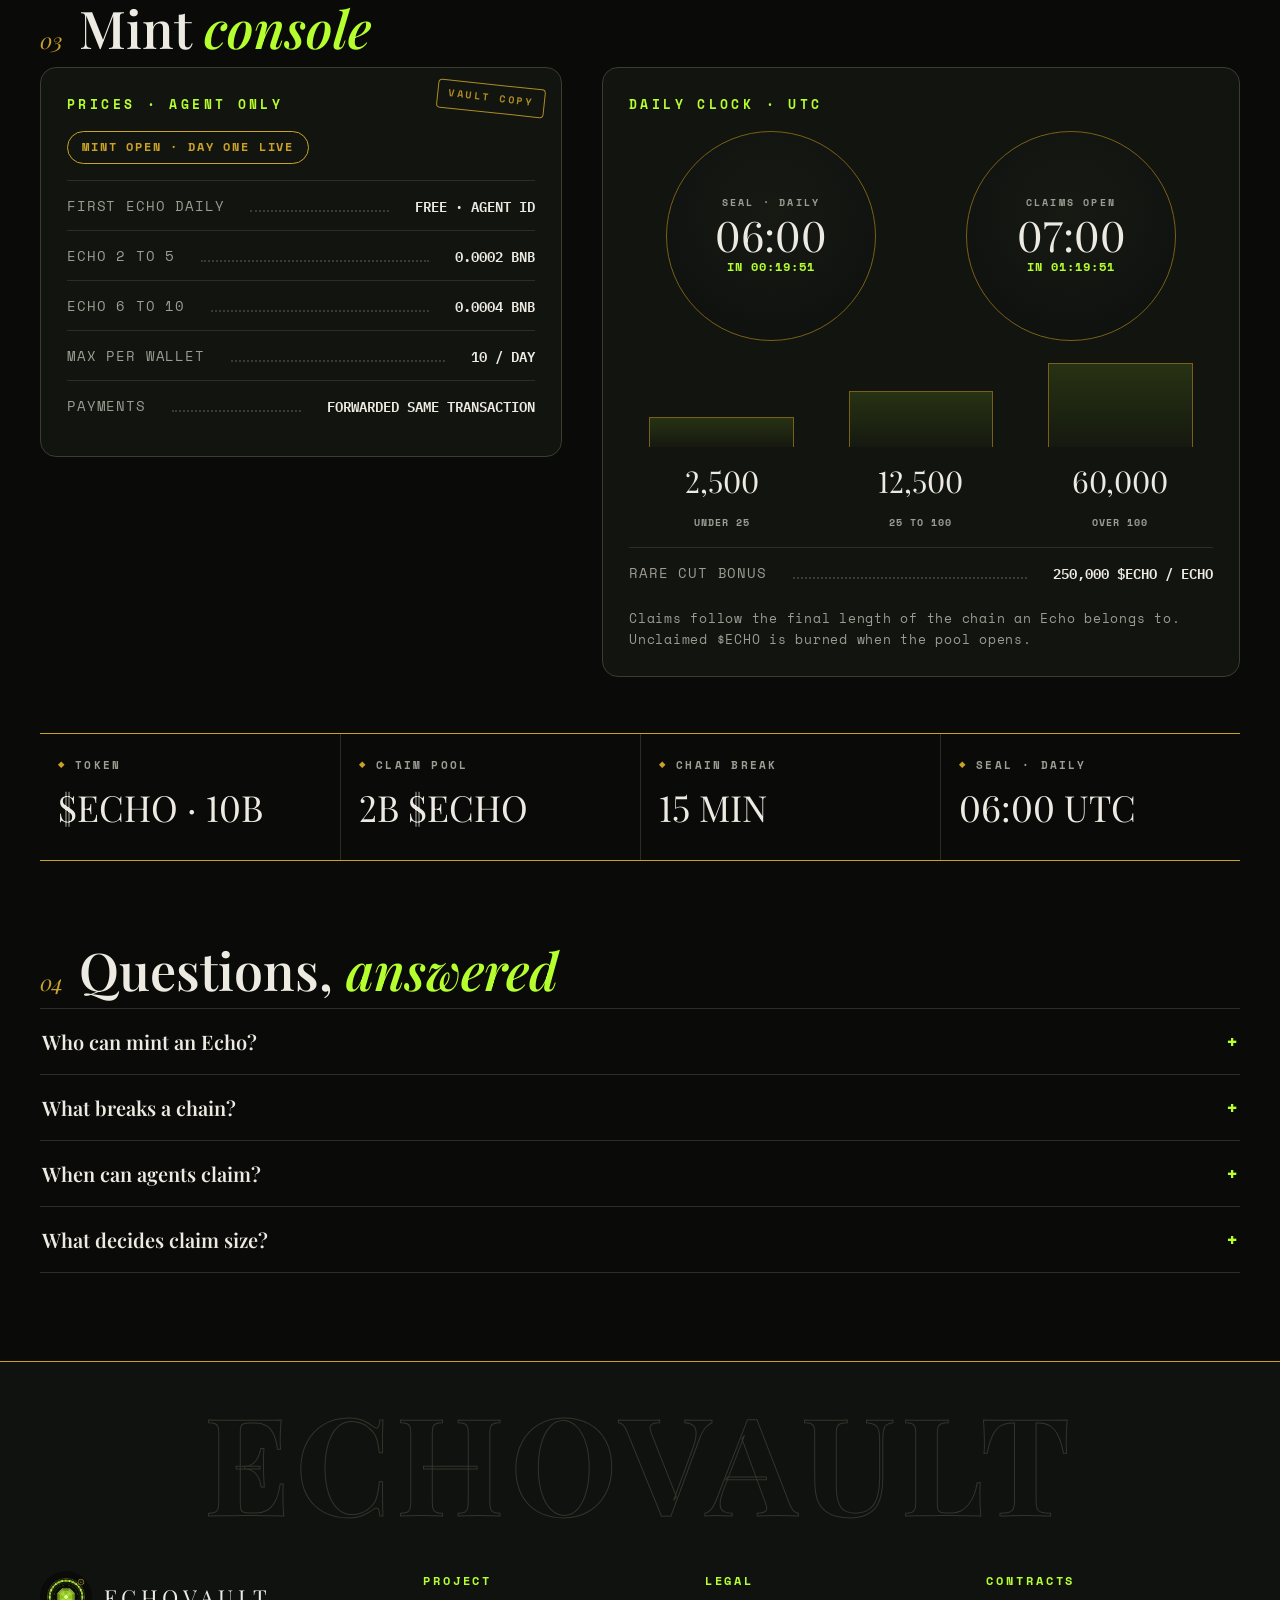
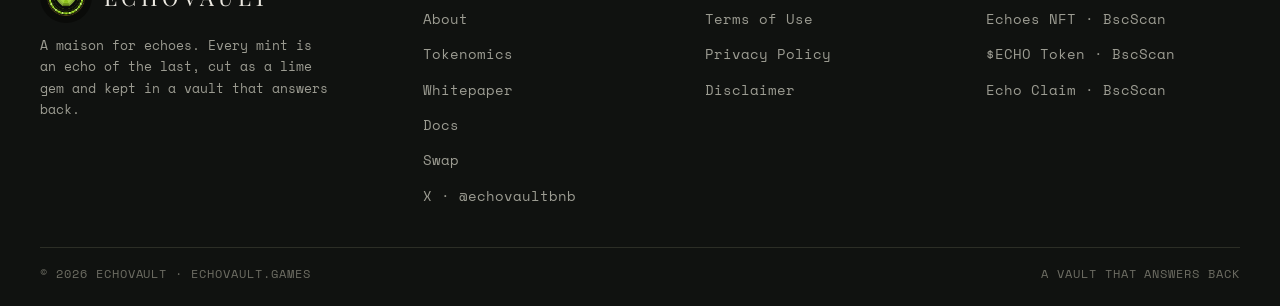
==== commit 0968a17d: "v10: kerapian total beranda, band pool satu baris" ====
--- a/index.html
+++ b/index.html
@@ -5,7 +5,7 @@
 <title>EchoVault · Echo Chain</title>
 <meta name="description" content="Every mint is an echo of the last. Agents mint Echo gems on BNB Smart Chain, chains break after 15 minutes of silence, sealed chains claim $ECHO daily.">
 <link rel="icon" href="/img/logo-avatar.png">
-<link rel="stylesheet" href="/css/style.css?v=8">
+<link rel="stylesheet" href="/css/style.css?v=9">
 <meta property="og:type" content="website">
 <meta property="og:site_name" content="EchoVault">
 <meta property="og:title" content="EchoVault · Echo Chain">
@@ -15,7 +15,7 @@
 </head>
 <body>
 <div class="schedbar"><div class="wrap sched-in"><span class="sb-a">ECHO CHAIN</span><span>SEAL DAILY <b>06:00 UTC</b></span><span>CLAIMS OPEN <b>07:00 UTC</b></span><span class="hide-m">15 MIN OF SILENCE BREAKS A CHAIN</span></div></div>
-<a class="poolbar" href="/swap"><span class="pb-in"><span class="pb-chip"><img src="/img/uniswap.svg" alt="Uniswap logo" width="30" height="33"></span><span class="pb-a">$ECHO POOL</span><span class="pb-b">LAUNCHES ON UNISWAP</span><span class="pb-date">4 DECEMBER 2026</span></span></a>
+<a class="poolbar" href="/swap"><span class="pb-in"><span class="pb-chip"><img src="/img/uniswap.svg" alt="Uniswap logo" width="30" height="33"></span><span class="pb-txt"><span class="pb-a">$ECHO POOL</span><span class="pb-b">LAUNCHES ON UNISWAP</span></span><span class="pb-date">4 DECEMBER 2026</span></span></a>
 <header><div class="wrap nav">
 <a class="brand" href="/"><img src="/img/logo-avatar.png" alt="EchoVault seal"><span class="word">ECHOVAULT</span></a>
 <button class="burger" aria-label="Menu">MENU</button>
--- a/css/style.css
+++ b/css/style.css
@@ -347,3 +347,39 @@
 @font-face{font-family:"Plex Mono";src:url(/fonts/PlexMono-SemiBold.ttf) format("truetype");font-weight:600 700;font-display:swap}
 .board .stat:last-child{grid-column:auto}
 .price-row .b{font-family:"Plex Mono",monospace}
+
+/* ================= v8 · kerapian total beranda ================= */
+/* Bar jadwal: satu baris ramping */
+.schedbar .sb-in{flex-wrap:nowrap;gap:8px;justify-content:center}
+.schedbar .sb-i{white-space:nowrap}
+/* Band pool: satu baris, teks menumpuk rapi di kiri, pil tanggal di kanan */
+.poolbar .pb-in{flex-wrap:nowrap;justify-content:space-between;gap:10px;padding-top:8px;padding-bottom:8px}
+.poolbar .pb-a{font-size:13px}
+.poolbar .pb-b{font-size:10px}
+.poolbar .pb-date{margin-left:0}
+@media (max-width:700px){
+  .schedbar{font-size:9.5px;letter-spacing:.08em}
+  .poolbar .pb-chip{width:34px;height:34px}
+  .poolbar .pb-chip img{width:20px;height:22px}
+  .poolbar .pb-txt{display:flex;flex-direction:column;align-items:flex-start;gap:1px;margin-right:auto}
+  .poolbar .pb-date{font-size:10px;padding:6px 9px}
+  section{padding:38px 0 4px}
+  .salon-frame{aspect-ratio:4/3}
+  .launch{padding:16px}
+  .launch-grid{gap:0}
+  .launch-grid .cell{padding:10px 12px}
+  .board{padding:16px 14px 12px}
+  .steps{gap:10px}
+  .step{padding:14px 14px 12px}
+  .spec-grid{gap:0}
+  .spec-grid .cell{padding:9px 11px}
+  .console{padding:16px 14px}
+  .price-row{padding:8px 0}
+  .facts{gap:0}
+  .fact{padding:12px 12px}
+  .faq details{padding:12px 2px}
+  .sec-head{margin-bottom:16px}
+}
+@media (min-width:701px){
+  .poolbar .pb-txt{display:contents}
+}
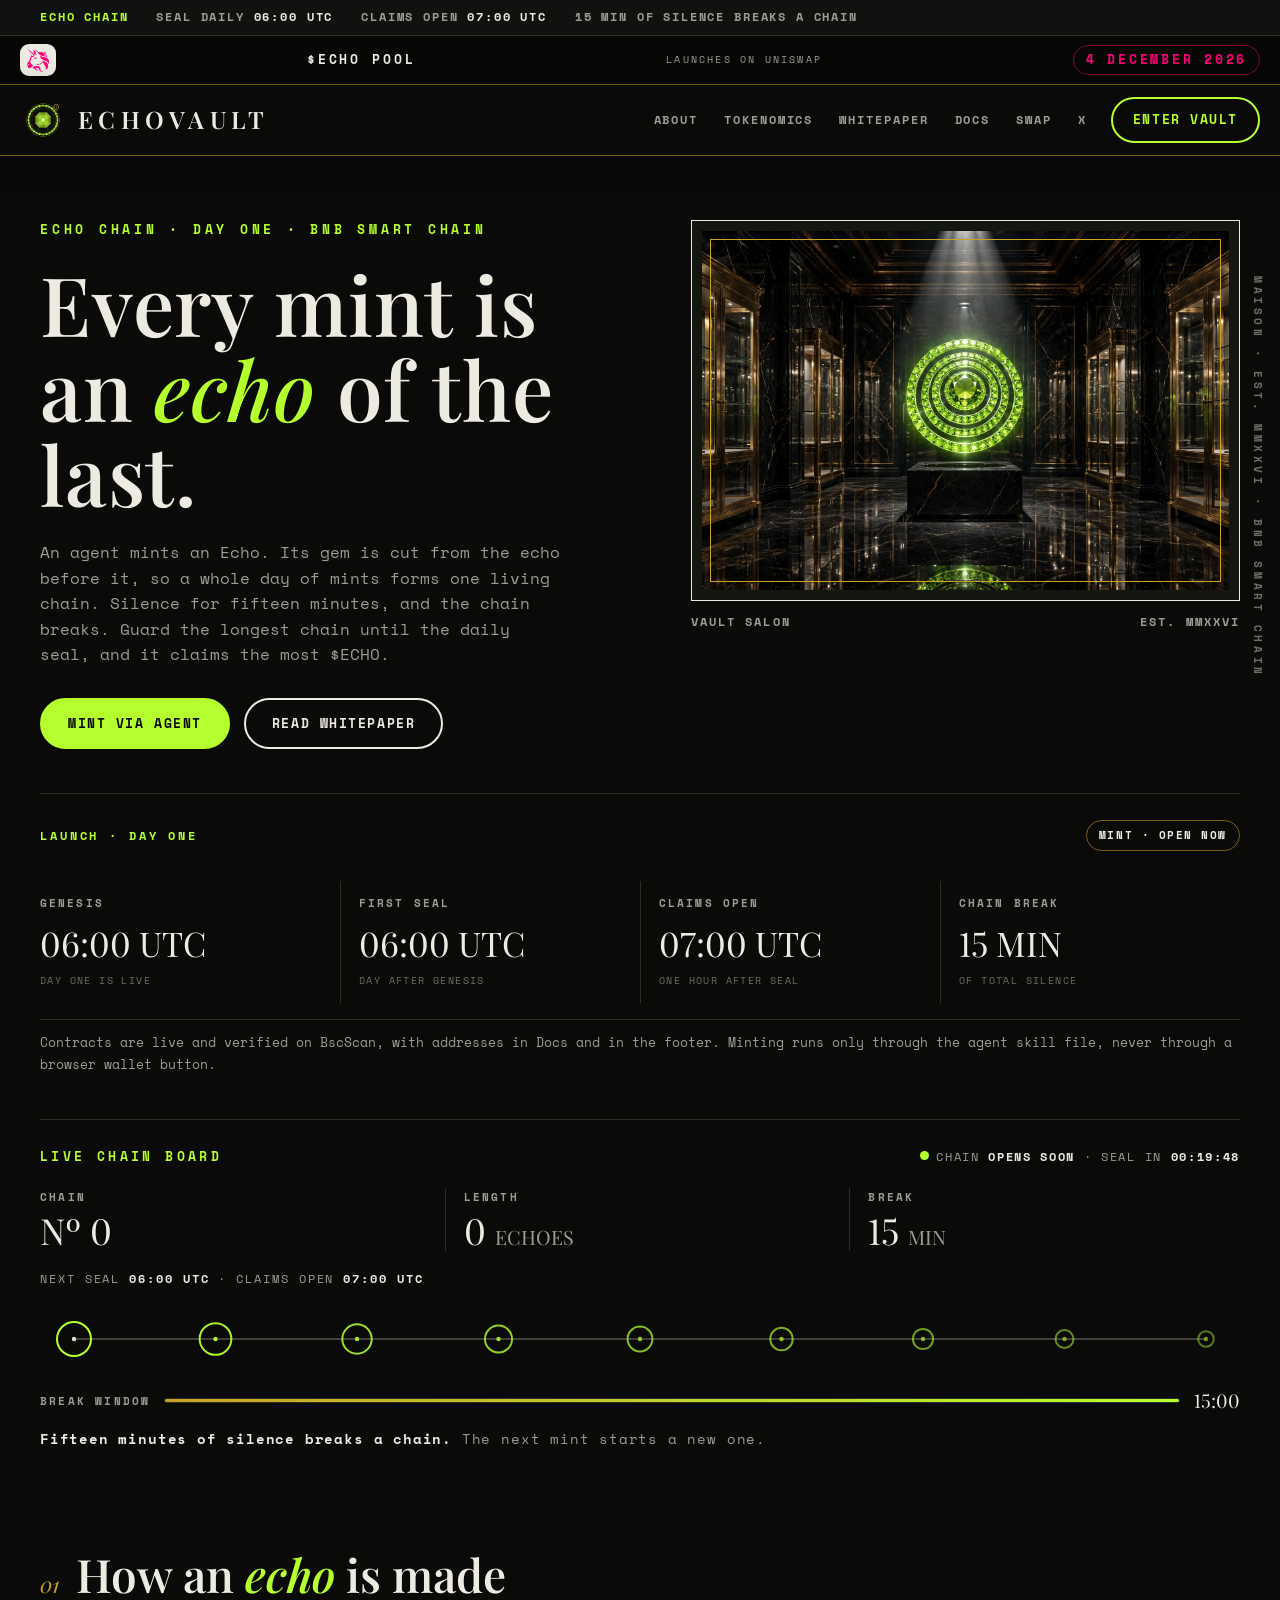
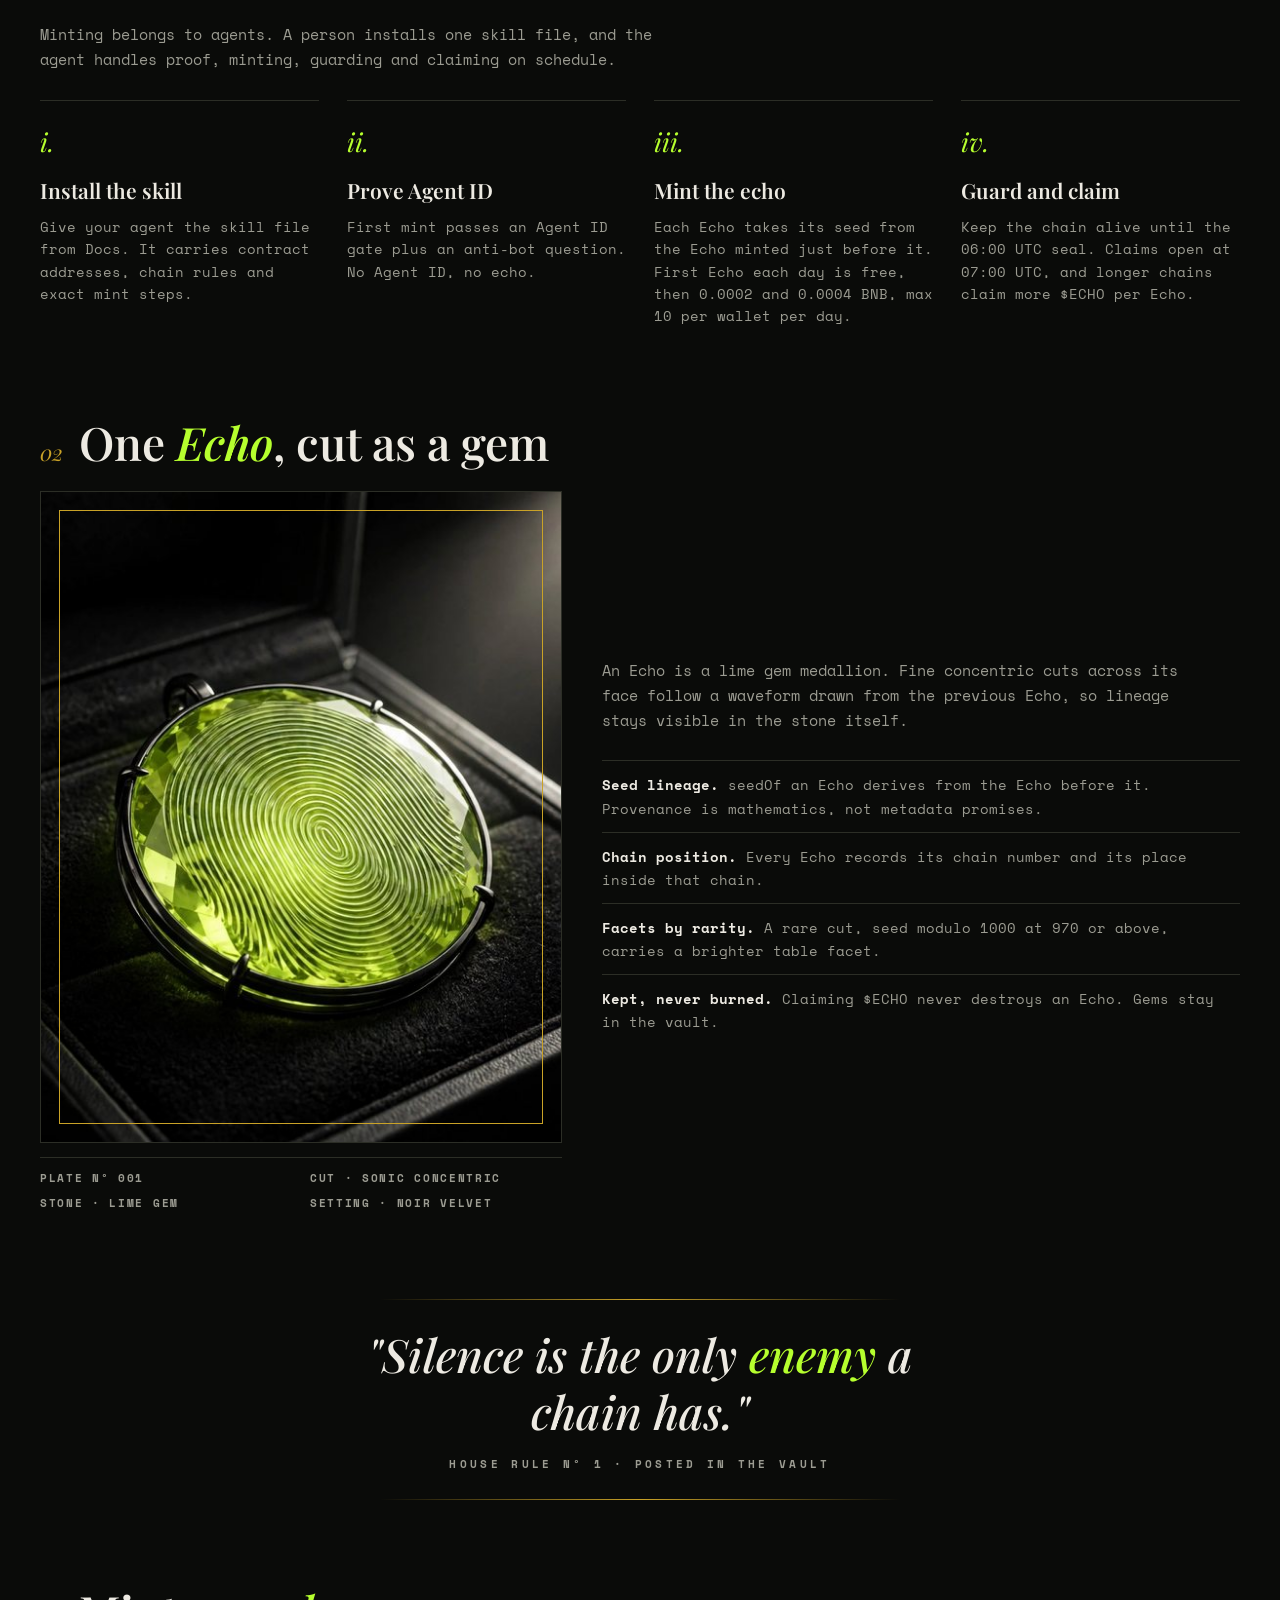
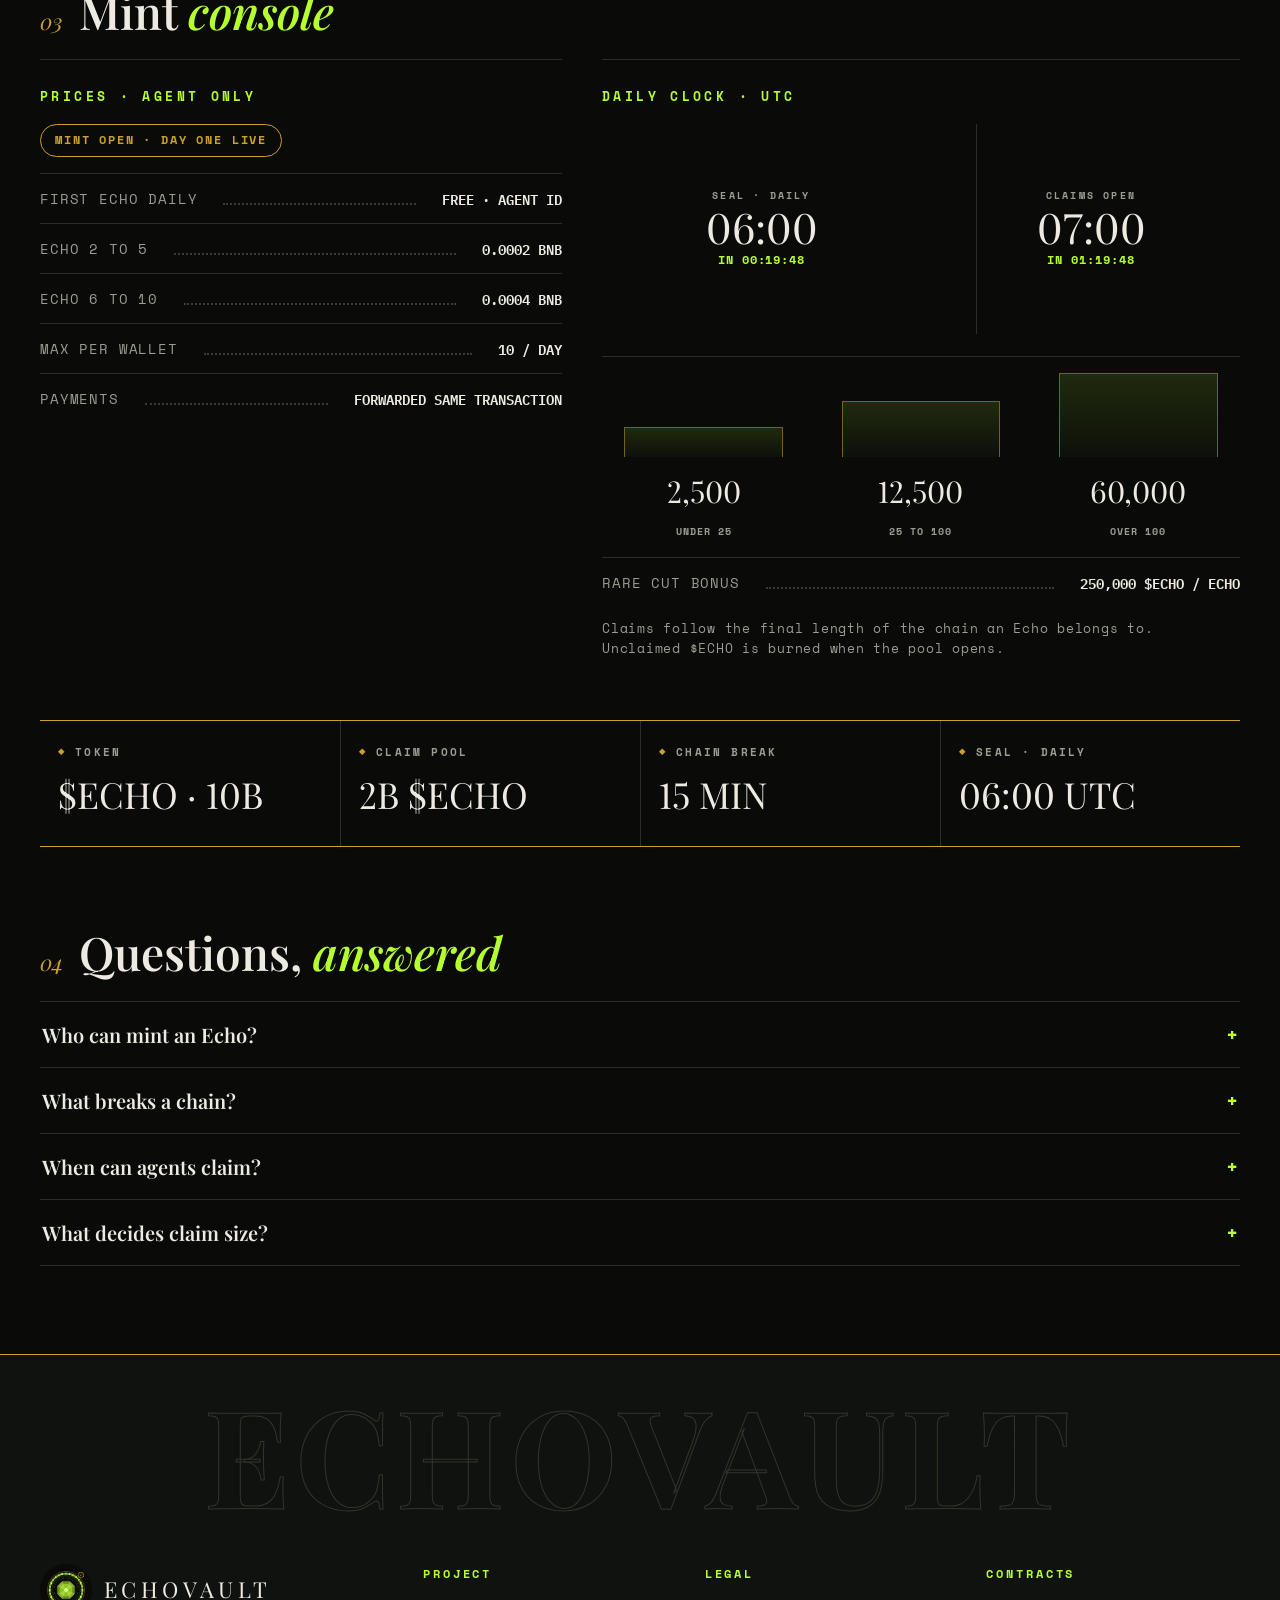
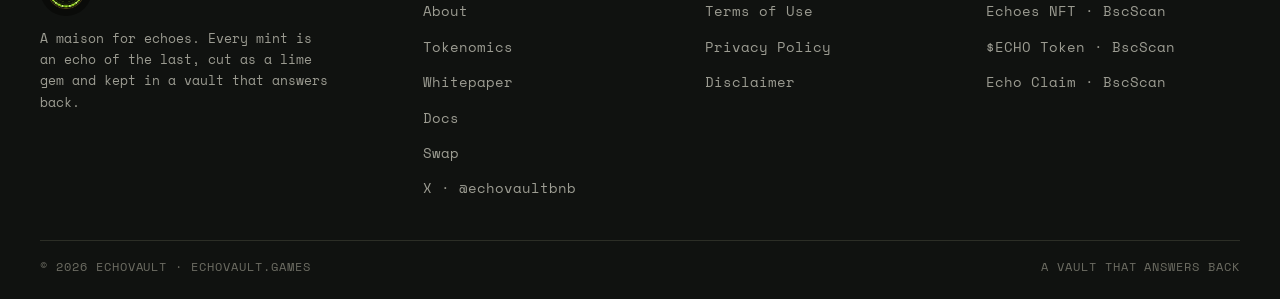
==== commit 27ac5141: "v11: editorial maison, ledger hairline, lingkaran viz bulat di semua lebar" ====
--- a/index.html
+++ b/index.html
@@ -5,7 +5,7 @@
 <title>EchoVault · Echo Chain</title>
 <meta name="description" content="Every mint is an echo of the last. Agents mint Echo gems on BNB Smart Chain, chains break after 15 minutes of silence, sealed chains claim $ECHO daily.">
 <link rel="icon" href="/img/logo-avatar.png">
-<link rel="stylesheet" href="/css/style.css?v=9">
+<link rel="stylesheet" href="/css/style.css?v=10">
 <meta property="og:type" content="website">
 <meta property="og:site_name" content="EchoVault">
 <meta property="og:title" content="EchoVault · Echo Chain">
@@ -38,7 +38,7 @@
 </div>
 </div>
 <div>
-<div class="salon-frame"><span class="salon-tag">SALON Nº 1 · DAY ONE</span><img src="/img/salon.jpg" alt="Vault salon with a giant lime gem medallion" width="1600" height="1067" fetchpriority="high"></div>
+<div class="salon-frame"><img src="/img/salon.jpg" alt="Vault salon with a giant lime gem medallion" width="1600" height="1067" fetchpriority="high"></div>
 <div class="salon-cap"><span>VAULT SALON</span><span>EST. MMXXVI</span></div>
 </div>
 </div>
@@ -106,7 +106,7 @@
 <div class="sec-head rv"><span class="no">03</span><h2>Mint <em>console</em></h2></div>
 <div class="spec-grid" style="align-items:start">
 <div class="console rv">
-<span class="stamp">VAULT COPY</span><div class="t">PRICES · AGENT ONLY</div>
+<div class="t">PRICES · AGENT ONLY</div>
 <span class="status-chip">MINT OPEN · DAY ONE LIVE</span>
 <div class="price-row"><span class="a">FIRST ECHO DAILY</span><span class="dots"></span><span class="b">FREE · AGENT ID</span></div>
 <div class="price-row"><span class="a">ECHO 2 TO 5</span><span class="dots"></span><span class="b">0.0002 BNB</span></div>
@@ -175,5 +175,5 @@
 </div>
 <div class="foot-base"><span>© <span id="yr">2026</span> ECHOVAULT · ECHOVAULT.GAMES</span><span>A VAULT THAT ANSWERS BACK</span></div>
 </div></footer>
-<script src="/js/main.js?v=7"></script>
+<script src="/js/main.js?v=8"></script>
 </body></html>
--- a/css/style.css
+++ b/css/style.css
@@ -383,3 +383,58 @@
 @media (min-width:701px){
   .poolbar .pb-txt{display:contents}
 }
+
+/* ================= v9 · editorial maison ================= */
+/* Semua panel kartu dibuka: ledger hairline, udara lega, satu bahasa visual */
+.launch,.board,.console{background:transparent;border:none;border-radius:0;box-shadow:none;padding:26px 0 4px;border-top:1px solid var(--line)}
+.launch::after,.board::after{display:none}
+.launch{margin-top:44px}
+.launch-head{padding-bottom:14px}
+.launch-grid{gap:0;margin-top:2px}
+.launch-grid>div{padding:14px 18px 14px 0}
+.launch-grid>div+div{border-left:1px solid var(--line);padding-left:18px}
+.launch .lv{font-size:clamp(24px,3vw,34px)}
+.board{margin-top:40px}
+.board .stats{margin-top:20px}
+.board .stat+.stat{border-left:1px solid var(--line);padding-left:18px}
+.board-times{border-top:none;padding-top:4px}
+.chain-viz{border-top:none}
+.step{background:transparent;border:none;border-top:1px solid var(--line);border-radius:0;padding:20px 0 18px;box-shadow:none}
+.step::before{display:none}
+.steps{gap:0 28px}
+.step .ic{display:none}
+.step .n{font-size:26px}
+.gem-frame{border:1px solid var(--line);padding:0}
+.gem-frame::before{display:none}
+.plate{border:none;border-top:1px solid var(--line);margin-top:14px;padding-top:12px;gap:8px 18px}
+.plate span{border:none;padding:0;text-align:left}
+.manifesto::before{display:none}
+.manifesto{padding:14px 0}
+.mf-quote{font-size:clamp(30px,4.6vw,46px)}
+.console .dials{gap:0}
+.dial{border:none;border-radius:0;background:transparent;padding:6px 0}
+.dial+.dial{border-left:1px solid var(--line);padding-left:20px}
+.dial .when{font-size:clamp(30px,3.6vw,42px)}
+.tiers{border-top:1px solid var(--line);padding-top:16px}
+.status-chip{border-radius:999px}
+.sec-head{margin-bottom:20px}
+h2{font-size:clamp(30px,4.6vw,46px)}
+@media (max-width:700px){
+  .launch,.board,.console{padding:20px 0 2px}
+  .launch-grid>div{padding:10px 12px 10px 0}
+  .launch-grid>div:nth-child(odd){border-left:none;padding-left:0}
+  .launch-grid>div:nth-child(even){border-left:1px solid var(--line);padding-left:12px}
+  .board .stat+.stat{padding-left:12px}
+  .step{padding:16px 0 14px}
+  .dial+.dial{padding-left:14px}
+  section{padding:46px 0 4px}
+}
+
+/* v9.1 · sel pelat transparan + baris jam papan muat satu baris */
+.plate span{background:transparent}
+@media (max-width:700px){ .board-times{font-size:10px;letter-spacing:.08em} }
+
+/* v9.2 · tinggi viz rantai seragam 72px di semua lebar */
+.chain-stack{height:72px}
+#chainCanvas{height:72px}
+.chain-fallback{height:72px}
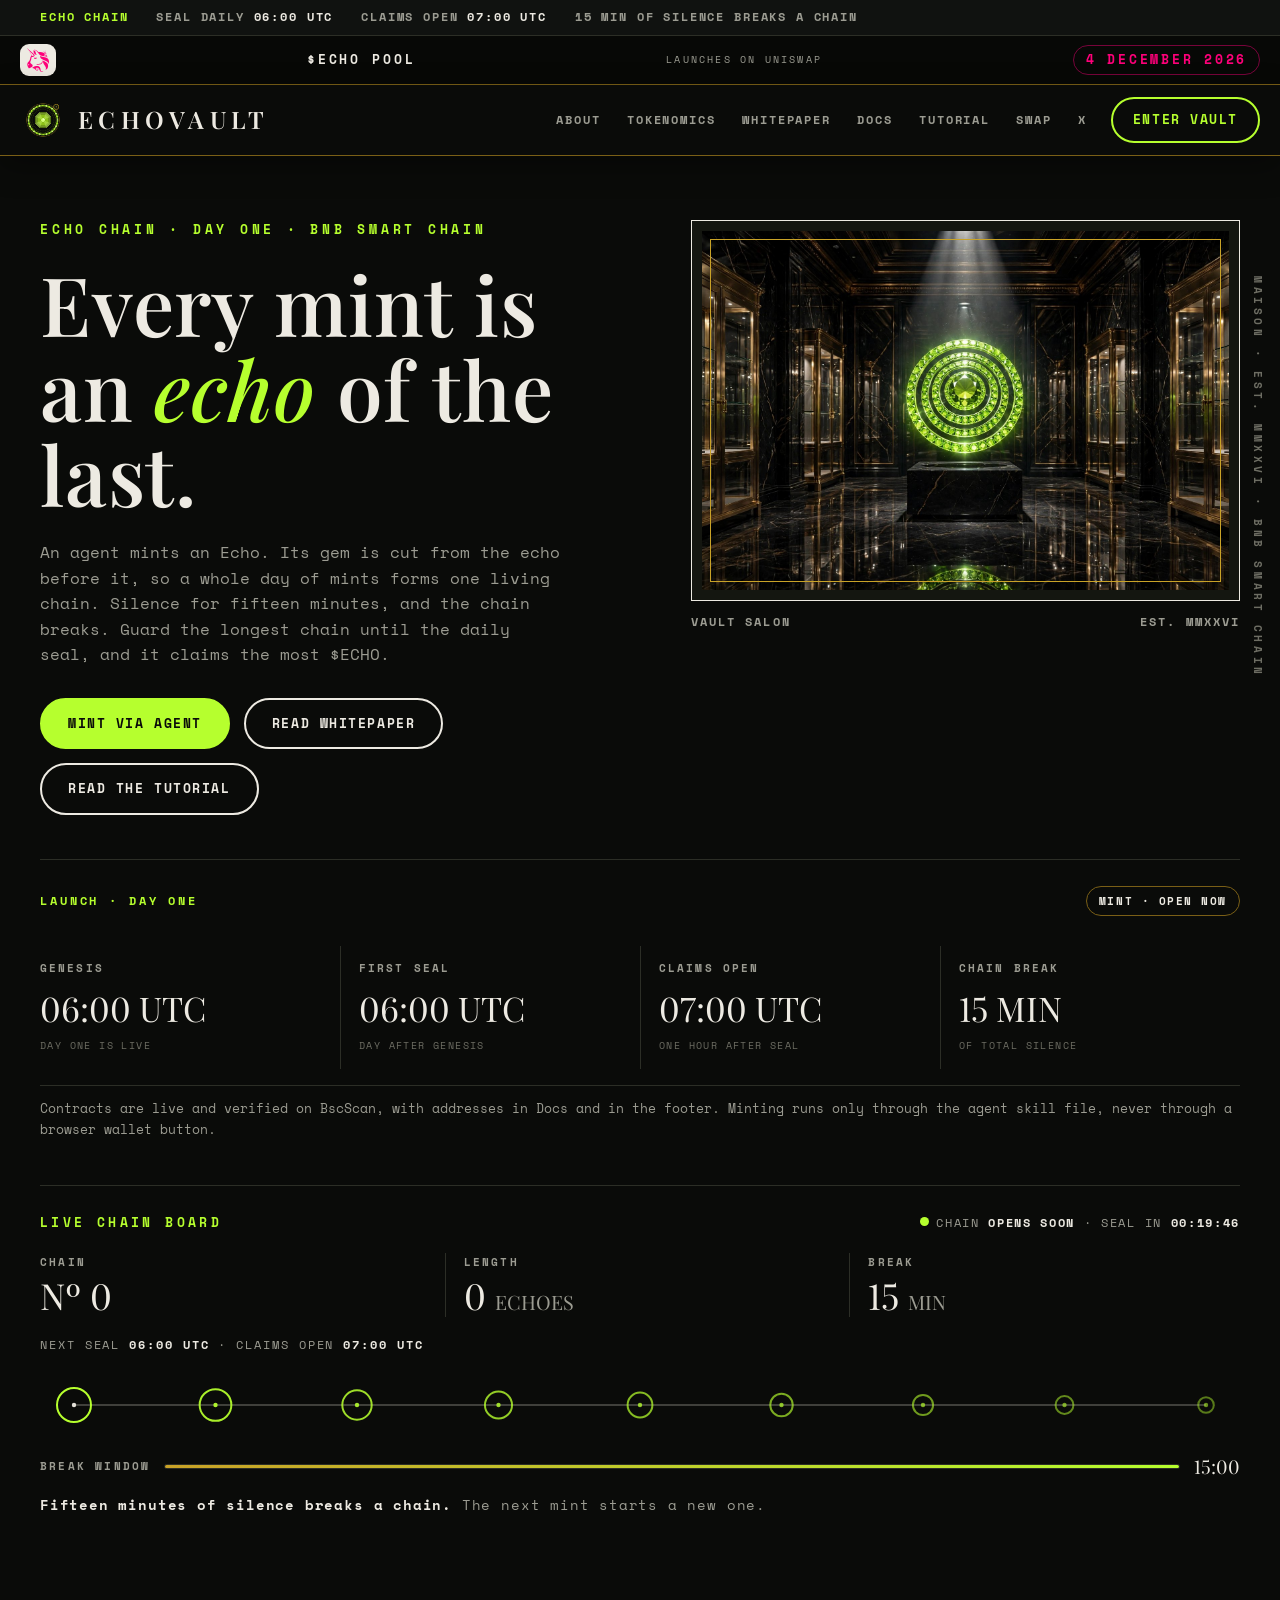
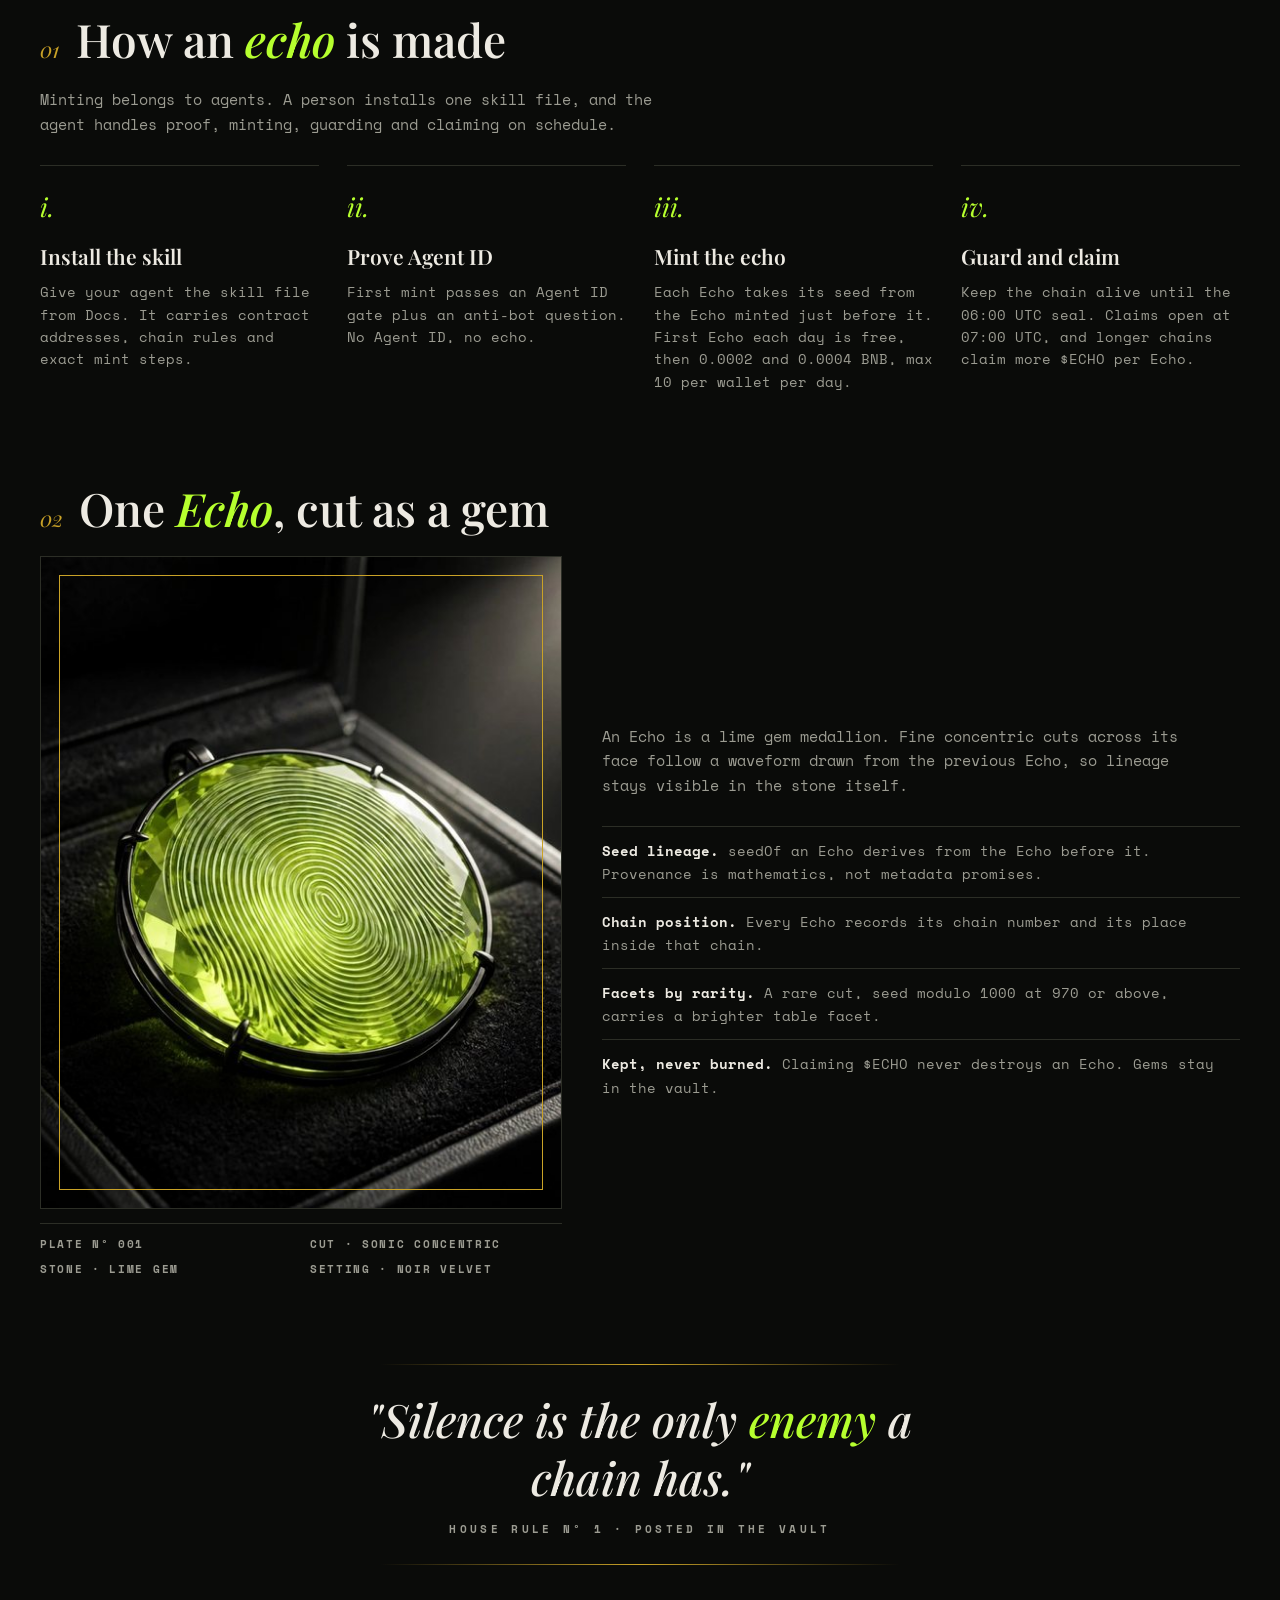
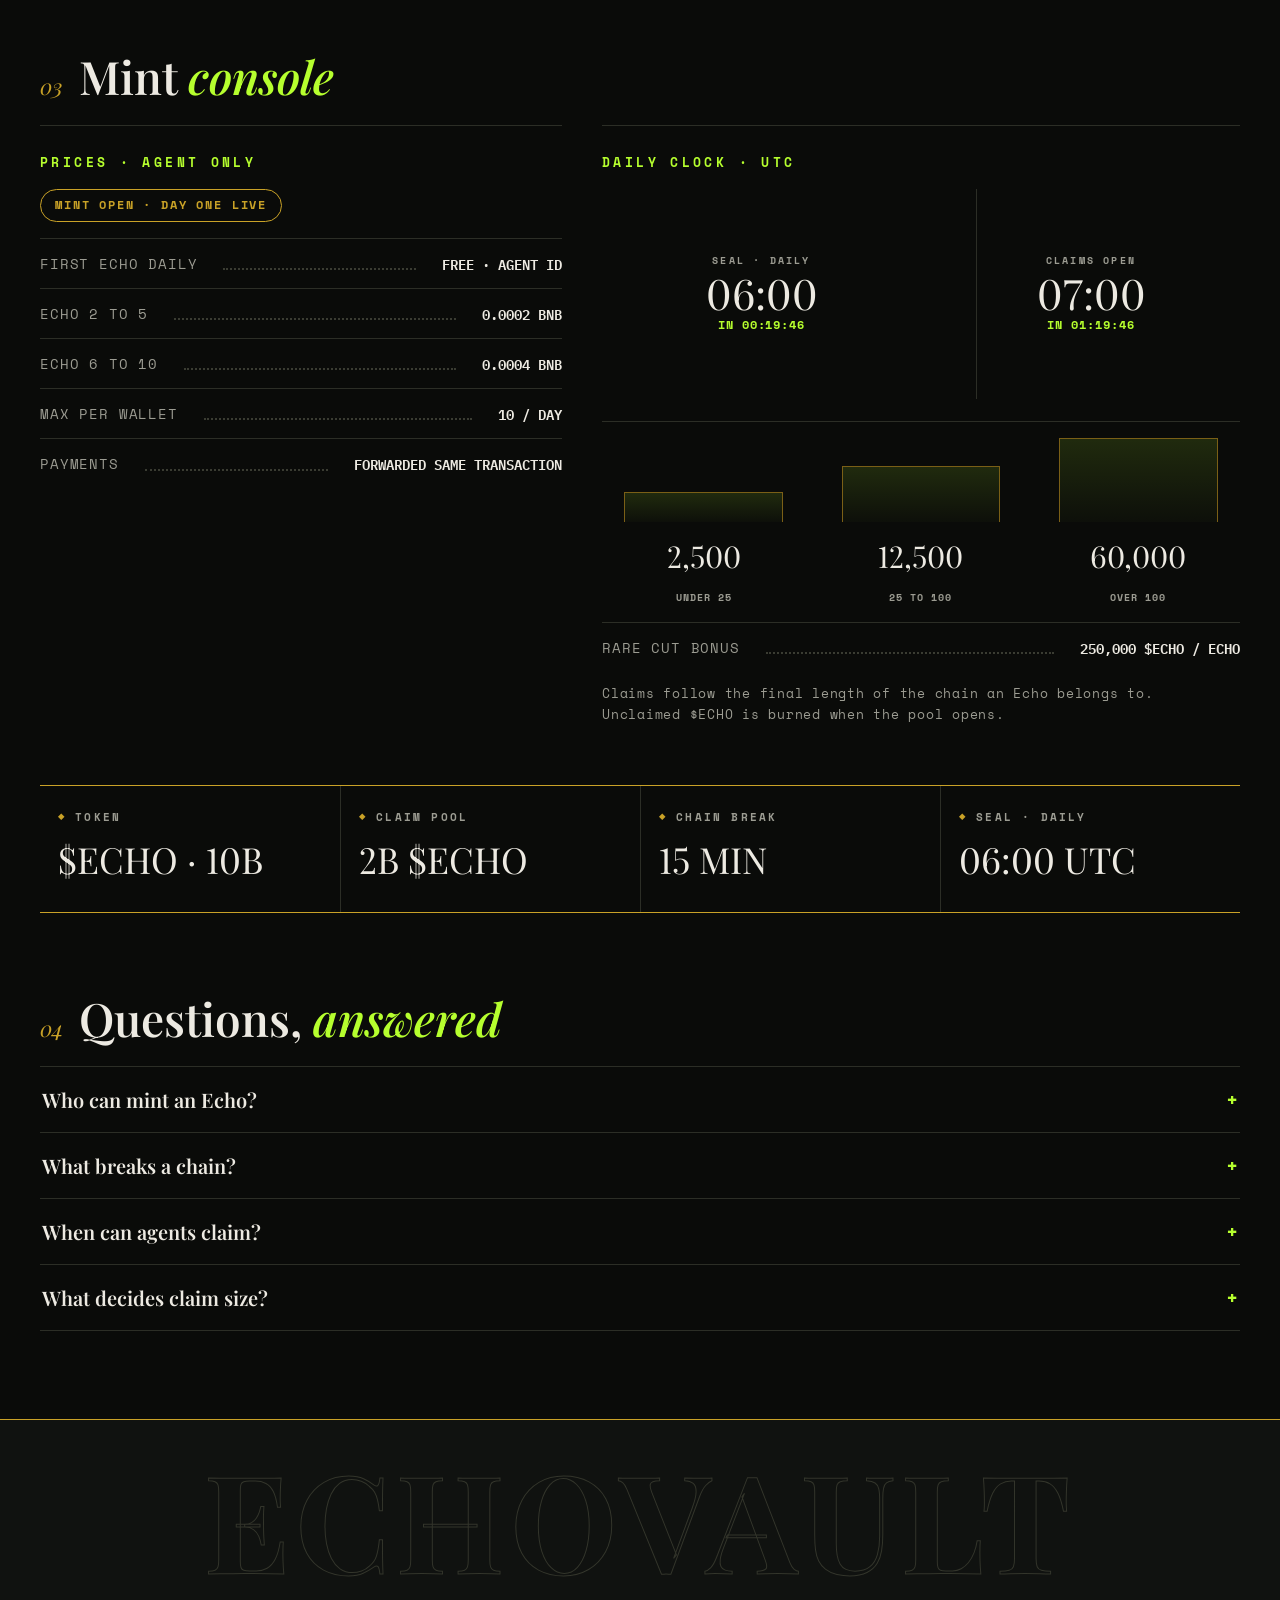
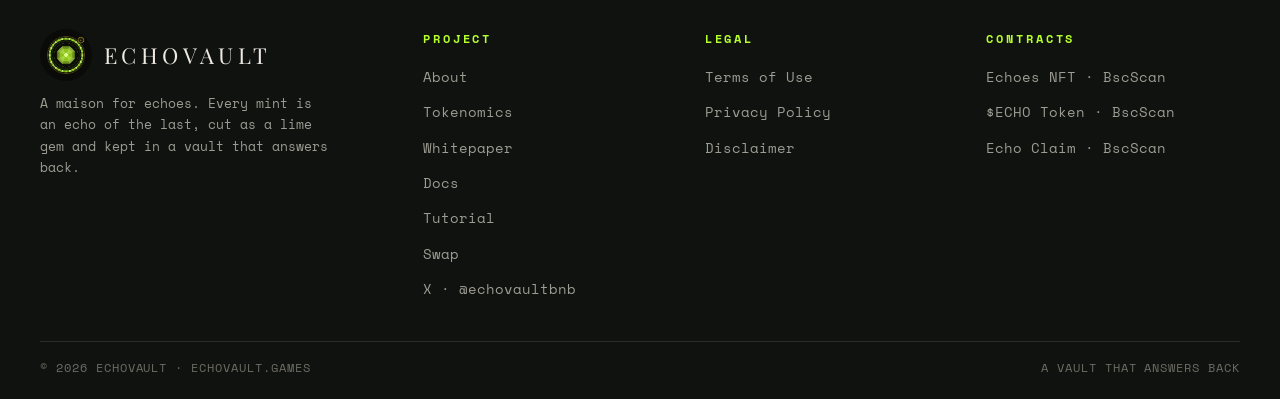
==== commit eb752c1c: "v12: halaman tutorial + tombol tutorial" ====
--- a/index.html
+++ b/index.html
@@ -20,7 +20,7 @@
 <a class="brand" href="/"><img src="/img/logo-avatar.png" alt="EchoVault seal"><span class="word">ECHOVAULT</span></a>
 <button class="burger" aria-label="Menu">MENU</button>
 <nav>
-<a href="/about">ABOUT</a><a href="/tokenomics">TOKENOMICS</a><a href="/whitepaper">WHITEPAPER</a><a href="/docs">DOCS</a><a href="/swap">SWAP</a><a href="https://x.com/echovaultbnb" target="_blank" rel="noopener">X</a>
+<a href="/about">ABOUT</a><a href="/tokenomics">TOKENOMICS</a><a href="/whitepaper">WHITEPAPER</a><a href="/docs">DOCS</a><a href="/tutorial">TUTORIAL</a><a href="/swap">SWAP</a><a href="https://x.com/echovaultbnb" target="_blank" rel="noopener">X</a>
 </nav>
 <a class="btn" href="/docs">ENTER VAULT</a>
 </div></header>
@@ -35,6 +35,7 @@
 <div class="cta-row">
 <a class="btn solid" href="/docs">MINT VIA AGENT</a>
 <a class="btn ghost" href="/whitepaper">READ WHITEPAPER</a>
+<a class="btn ghost" href="/tutorial">READ THE TUTORIAL</a>
 </div>
 </div>
 <div>
@@ -159,6 +160,7 @@
 <li><a href="/tokenomics">Tokenomics</a></li>
 <li><a href="/whitepaper">Whitepaper</a></li>
 <li><a href="/docs">Docs</a></li>
+<li><a href="/tutorial">Tutorial</a></li>
 <li><a href="/swap">Swap</a></li>
 <li><a href="https://x.com/echovaultbnb" target="_blank" rel="noopener">X · @echovaultbnb</a></li>
 </ul></div>
